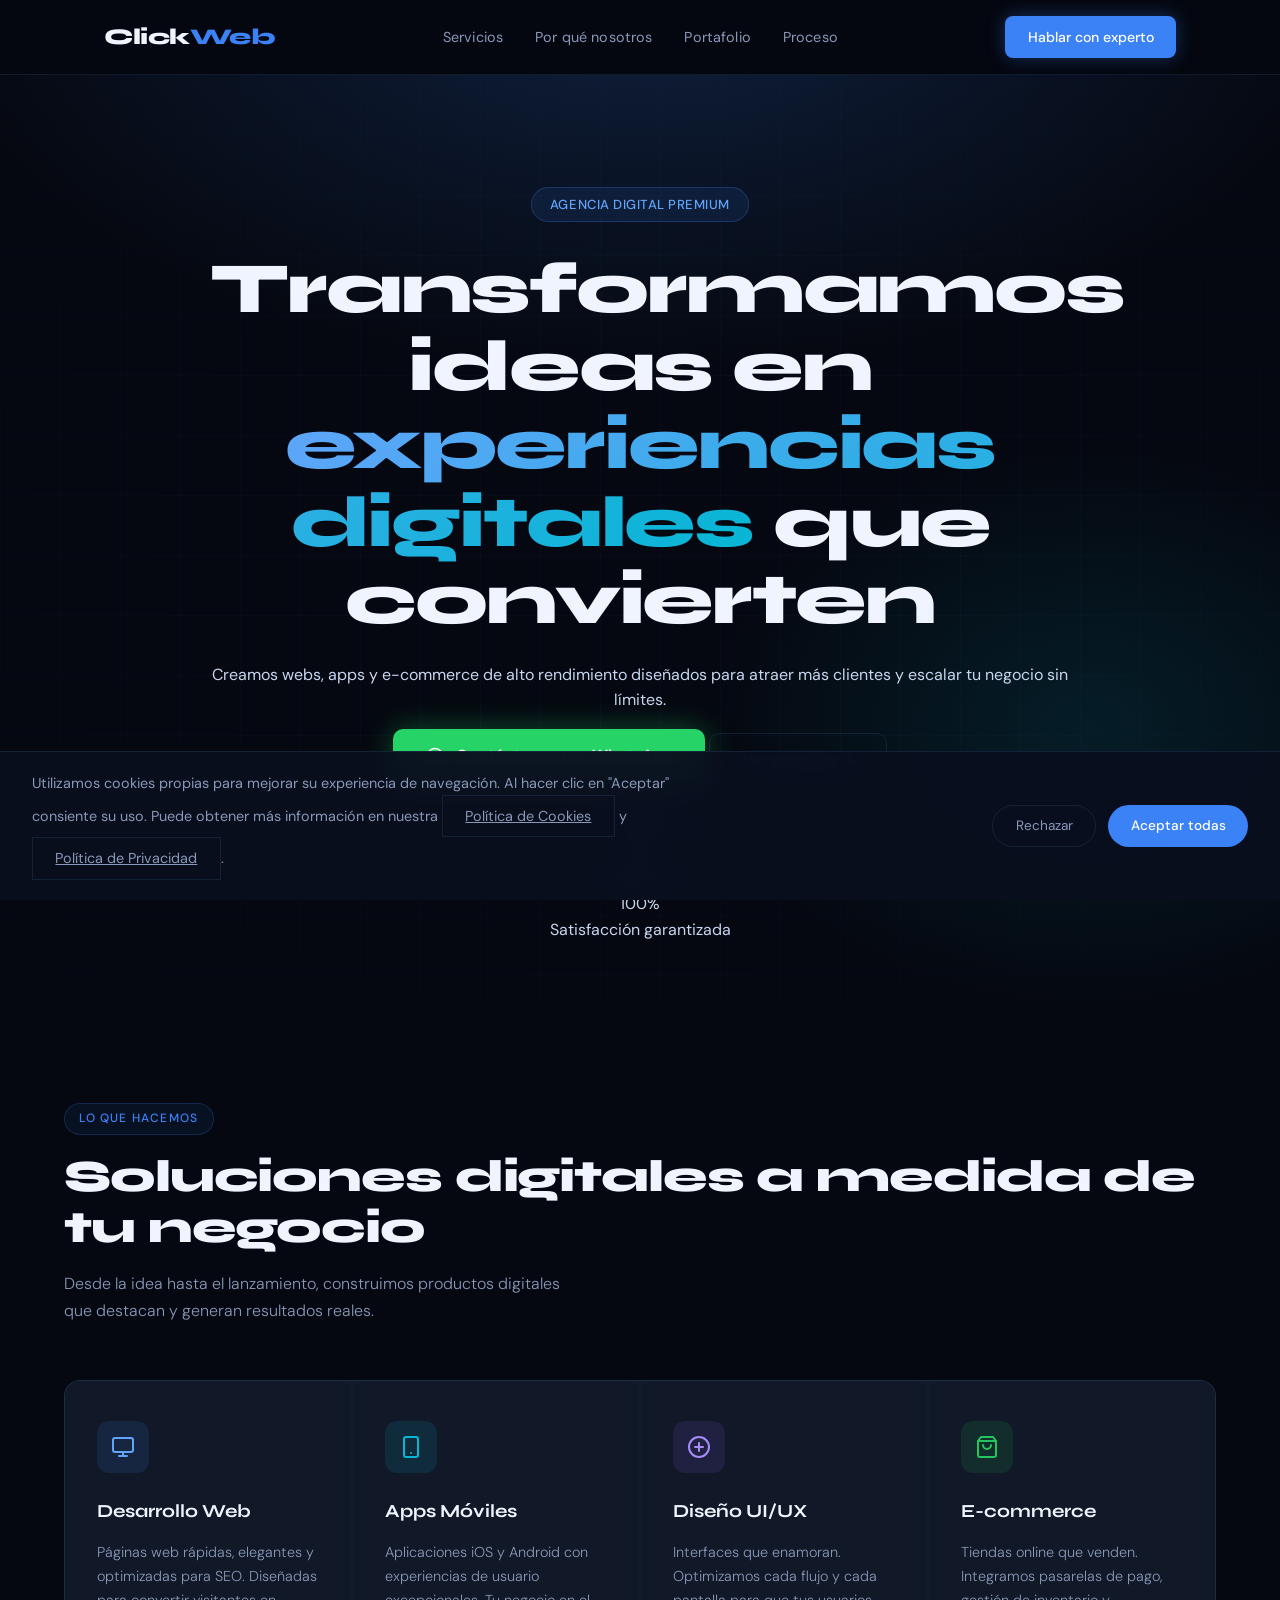
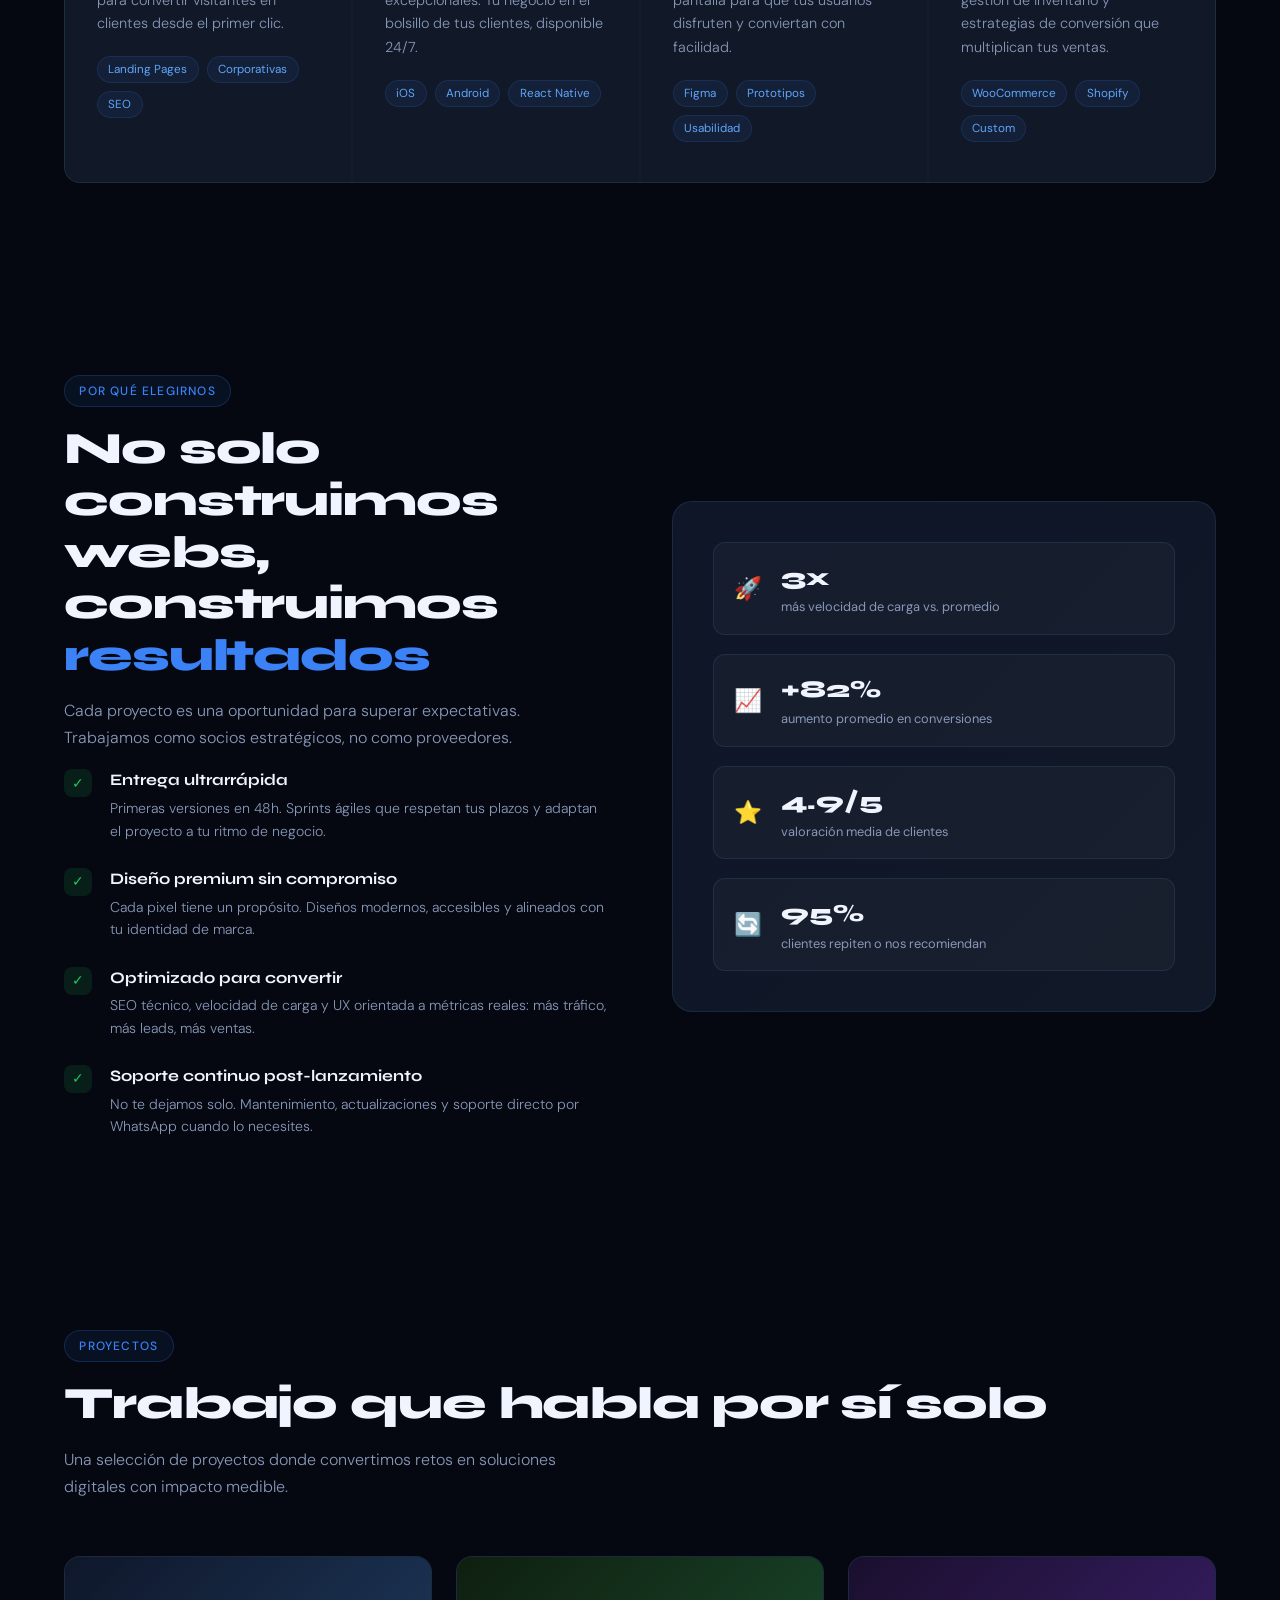
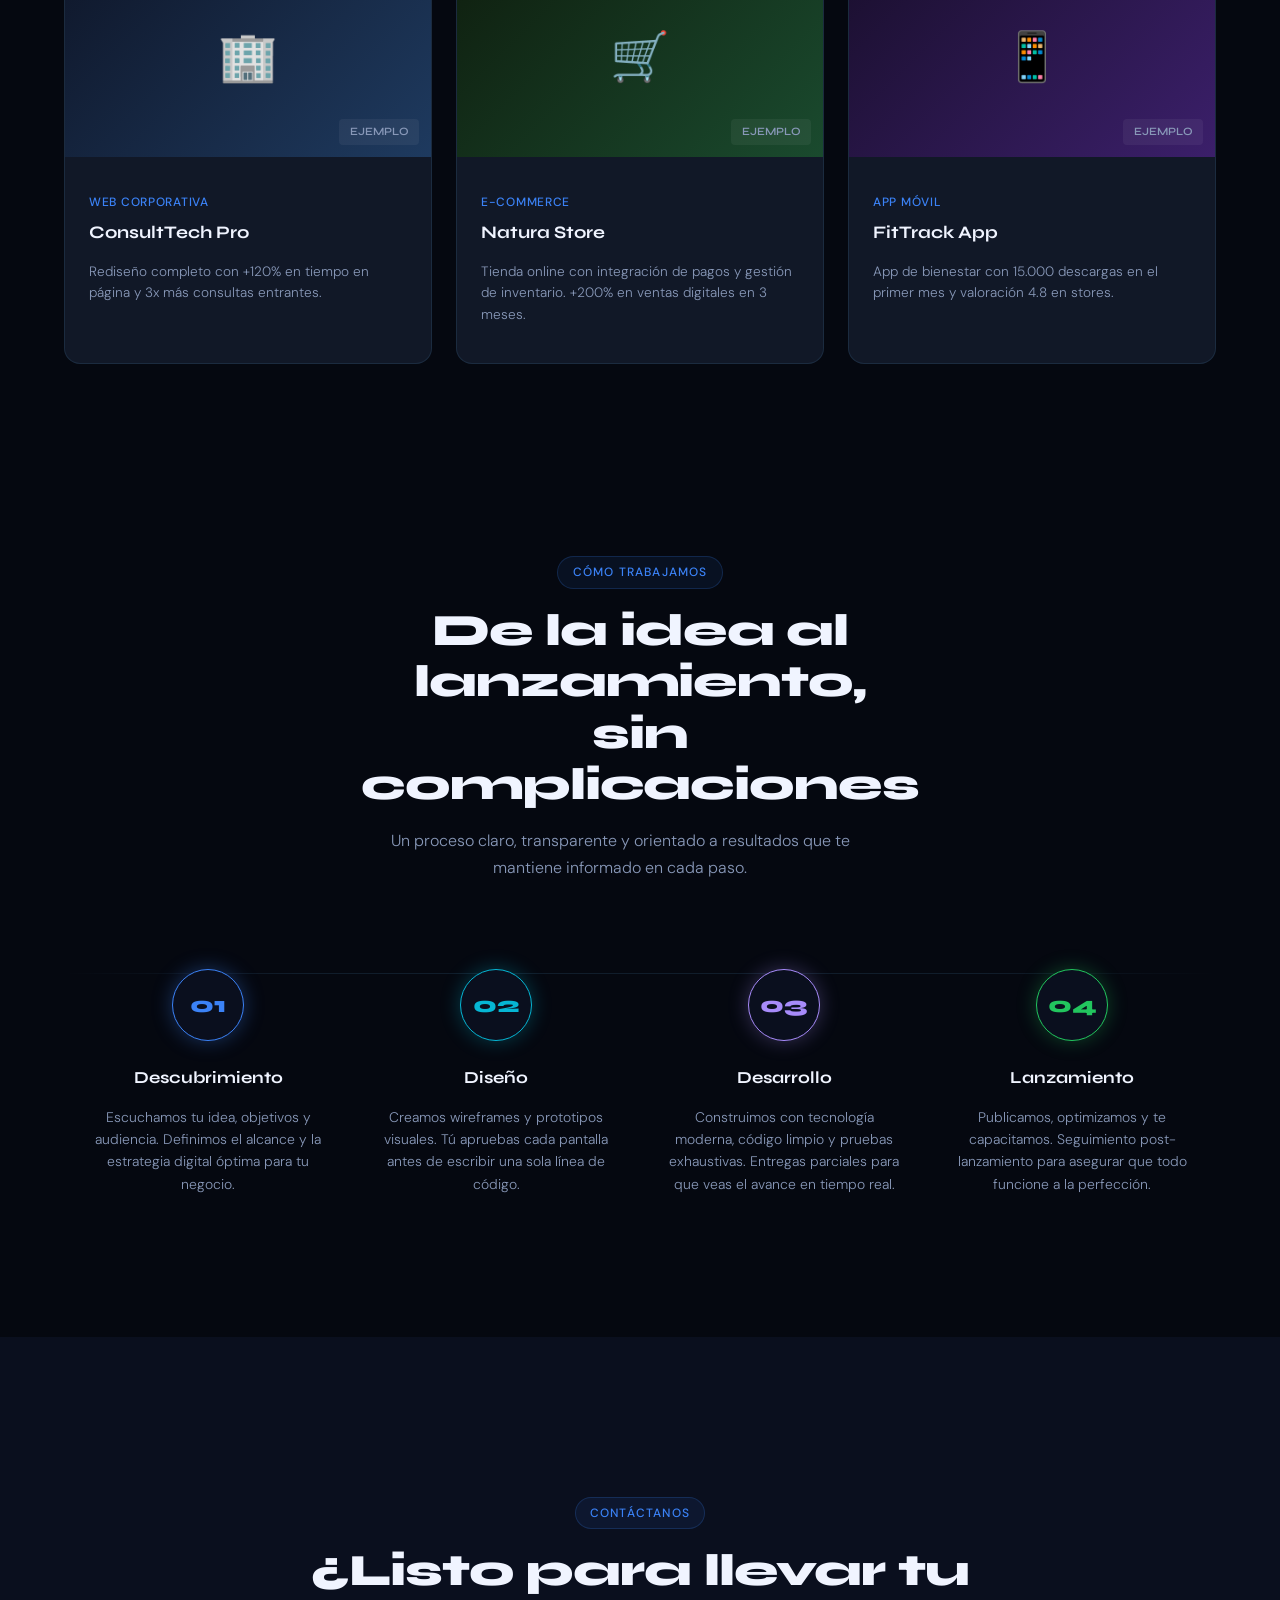
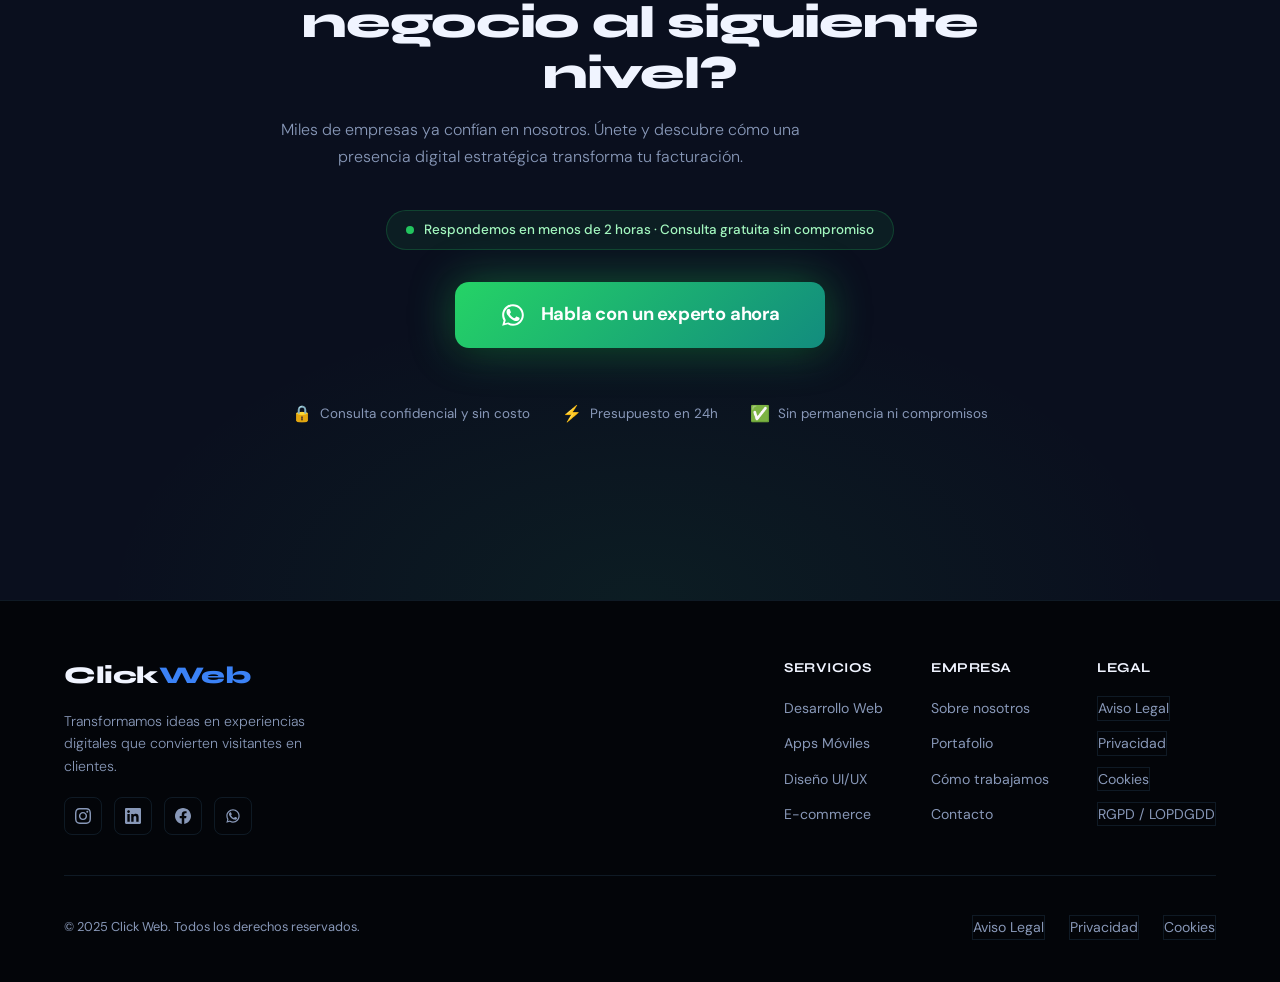
==== index.html @ bdb77111 "first commit" ====
<!DOCTYPE html>
<html lang="es">
<head>
  <meta charset="UTF-8" />
  <meta name="viewport" content="width=device-width, initial-scale=1.0" />
  <title>Click Web — Soluciones Digitales que Convierten</title>
  <meta name="description" content="Click Web: desarrollo web, apps móviles, UI/UX y e-commerce. Transformamos ideas en experiencias digitales que generan resultados." />
  <link rel="preconnect" href="https://fonts.googleapis.com" />
  <link rel="preconnect" href="https://fonts.gstatic.com" crossorigin />
  <link href="https://fonts.googleapis.com/css2?family=Syne:wght@400;600;700;800&family=DM+Sans:ital,wght@0,300;0,400;0,500;1,300&display=swap" rel="stylesheet" />
  <link rel="stylesheet" href="assets/css/styles.css" />
</head>
<body>
  <a class="skip-link" href="#main-content">Saltar al contenido</a>

  <div id="cookie-banner" class="cookie-banner" role="dialog" aria-live="polite" aria-label="Aviso de cookies" aria-hidden="true">
    <p>Utilizamos cookies propias para mejorar su experiencia de navegación. Al hacer clic en "Aceptar" consiente su uso. Puede obtener más información en nuestra <button class="link-button" data-open-modal="modal-cookies">Política de Cookies</button> y <button class="link-button" data-open-modal="modal-privacidad">Política de Privacidad</button>.</p>
    <div class="cookie-btns">
      <button type="button" class="btn-cookie-reject" data-cookie-action="reject">Rechazar</button>
      <button type="button" class="btn-cookie-accept" data-cookie-action="accept">Aceptar todas</button>
    </div>
  </div>

  <header class="site-header">
    <nav class="site-nav" aria-label="Navegación principal">
      <a href="#main-content" class="nav-logo">Click<span>Web</span></a>
      <button id="burgerButton" class="nav-burger" aria-controls="mobileNav" aria-expanded="false" aria-label="Abrir menú">
        <span></span>
        <span></span>
        <span></span>
      </button>
      <ul class="nav-links">
        <li><a href="#servicios">Servicios</a></li>
        <li><a href="#por-que">Por qué nosotros</a></li>
        <li><a href="#portafolio">Portafolio</a></li>
        <li><a href="#proceso">Proceso</a></li>
      </ul>
      <a class="nav-cta" href="https://wa.me/573001234567?text=Hola%20Click%20Web%2C%20me%20gustar%C3%ADa%20hablar%20sobre%20mi%20proyecto%20digital.%20%C2%BFPodemos%20agendar%20una%20llamada%3F" target="_blank" rel="noopener noreferrer">Hablar con experto</a>
    </nav>

    <nav id="mobileNav" class="mobile-nav" aria-label="Menú móvil" aria-hidden="true">
      <a href="#servicios">Servicios</a>
      <a href="#por-que">Por qué nosotros</a>
      <a href="#portafolio">Portafolio</a>
      <a href="#proceso">Proceso</a>
      <a href="https://wa.me/573001234567?text=Hola%20Click%20Web%2C%20me%20gustar%C3%ADa%20hablar%20sobre%20mi%20proyecto%20digital.%20%C2%BFPodemos%20agendar%20una%20llamada%3F" target="_blank" rel="noopener noreferrer">Contáctanos ↗</a>
    </nav>
  </header>

  <main id="main-content">
    <section id="hero" class="hero" aria-labelledby="hero-title">
      <div class="hero-bg"></div>
      <div class="hero-grid"></div>
      <div class="hero-content">
        <div class="hero-badge">Agencia Digital Premium</div>
        <h1 id="hero-title">Transformamos ideas en <span class="grad">experiencias digitales</span> que convierten</h1>
        <p class="hero-sub">Creamos webs, apps y e-commerce de alto rendimiento diseñados para atraer más clientes y escalar tu negocio sin límites.</p>
        <div class="hero-btns">
          <a class="btn-wa" href="https://wa.me/573001234567?text=Hola%20Click%20Web%2C%20me%20gustar%C3%ADa%20hablar%20sobre%20mi%20proyecto%20digital.%20%C2%BFPodemos%20agendar%20una%20llamada%3F" target="_blank" rel="noopener noreferrer">
            <svg width="20" height="20" viewBox="0 0 24 24" fill="currentColor" aria-hidden="true"><path d="M17.472 14.382c-.297-.149-1.758-.867-2.03-.967-.273-.099-.471-.148-.67.15-.197.297-.767.966-.94 1.164-.173.199-.347.223-.644.075-.297-.15-1.255-.463-2.39-1.475-.883-.788-1.48-1.761-1.653-2.059-.173-.297-.018-.458.13-.606.134-.133.298-.347.446-.52.149-.174.198-.298.298-.497.099-.198.05-.371-.025-.52-.075-.149-.669-1.612-.916-2.207-.242-.579-.487-.5-.669-.51-.173-.008-.371-.01-.57-.01-.198 0-.52.074-.792.372-.272.297-1.04 1.016-1.04 2.479 0 1.462 1.065 2.875 1.213 3.074.149.198 2.096 3.2 5.077 4.487.709.306 1.262.489 1.694.625.712.227 1.36.195 1.871.118.571-.085 1.758-.719 2.006-1.413.248-.694.248-1.289.173-1.413-.074-.124-.272-.198-.57-.347z"/><path d="M11.999 2C6.478 2 2 6.478 2 12c0 1.85.504 3.58 1.38 5.07L2 22l5.13-1.347A9.953 9.953 0 0012 22c5.522 0 10-4.478 10-10S17.522 2 12 2zm0 18.153a8.128 8.128 0 01-4.146-1.134l-.298-.177-3.046.798.814-2.974-.194-.306A8.113 8.113 0 013.847 12c0-4.497 3.657-8.153 8.152-8.153 4.496 0 8.153 3.656 8.153 8.153 0 4.496-3.657 8.153-8.153 8.153z"/></svg>
            Contáctanos por WhatsApp
          </a>
          <a class="btn-secondary" href="#servicios">Ver servicios →</a>
        </div>
        <div class="hero-stats">
          <div class="stat"><div class="stat-num">+80<span>%</span></div><div class="stat-label">Más conversiones</div></div>
          <div class="stat"><div class="stat-num">48<span>h</span></div><div class="stat-label">Entrega inicial</div></div>
          <div class="stat"><div class="stat-num">100<span>%</span></div><div class="stat-label">Satisfacción garantizada</div></div>
        </div>
      </div>
    </section>

    <section id="servicios" class="section section-services" aria-labelledby="servicios-title">
      <div class="section-head reveal">
        <span class="section-tag">Lo que hacemos</span>
        <h2 id="servicios-title" class="section-title">Soluciones digitales a medida de tu negocio</h2>
        <p class="section-sub">Desde la idea hasta el lanzamiento, construimos productos digitales que destacan y generan resultados reales.</p>
      </div>
      <div class="services-grid reveal">
        <article class="service-card">
          <div class="svc-icon blue" aria-hidden="true">
            <svg width="24" height="24" viewBox="0 0 24 24" fill="none" stroke="#60a5fa" stroke-width="2" stroke-linecap="round" stroke-linejoin="round"><rect x="2" y="3" width="20" height="14" rx="2"/><path d="M8 21h8M12 17v4"/></svg>
          </div>
          <h3 class="svc-title">Desarrollo Web</h3>
          <p class="svc-desc">Páginas web rápidas, elegantes y optimizadas para SEO. Diseñadas para convertir visitantes en clientes desde el primer clic.</p>
          <div class="svc-tags"><span class="svc-tag">Landing Pages</span><span class="svc-tag">Corporativas</span><span class="svc-tag">SEO</span></div>
        </article>
        <article class="service-card">
          <div class="svc-icon cyan" aria-hidden="true">
            <svg width="24" height="24" viewBox="0 0 24 24" fill="none" stroke="#06b6d4" stroke-width="2" stroke-linecap="round" stroke-linejoin="round"><rect x="5" y="2" width="14" height="20" rx="2"/><path d="M12 18h.01"/></svg>
          </div>
          <h3 class="svc-title">Apps Móviles</h3>
          <p class="svc-desc">Aplicaciones iOS y Android con experiencias de usuario excepcionales. Tu negocio en el bolsillo de tus clientes, disponible 24/7.</p>
          <div class="svc-tags"><span class="svc-tag">iOS</span><span class="svc-tag">Android</span><span class="svc-tag">React Native</span></div>
        </article>
        <article class="service-card">
          <div class="svc-icon purple" aria-hidden="true">
            <svg width="24" height="24" viewBox="0 0 24 24" fill="none" stroke="#a78bfa" stroke-width="2" stroke-linecap="round" stroke-linejoin="round"><circle cx="12" cy="12" r="10"/><path d="M8 12h8M12 8v8"/></svg>
          </div>
          <h3 class="svc-title">Diseño UI/UX</h3>
          <p class="svc-desc">Interfaces que enamoran. Optimizamos cada flujo y cada pantalla para que tus usuarios disfruten y conviertan con facilidad.</p>
          <div class="svc-tags"><span class="svc-tag">Figma</span><span class="svc-tag">Prototipos</span><span class="svc-tag">Usabilidad</span></div>
        </article>
        <article class="service-card">
          <div class="svc-icon green" aria-hidden="true">
            <svg width="24" height="24" viewBox="0 0 24 24" fill="none" stroke="#22c55e" stroke-width="2" stroke-linecap="round" stroke-linejoin="round"><path d="M6 2L3 6v14a2 2 0 002 2h14a2 2 0 002-2V6l-3-4z"/><line x1="3" y1="6" x2="21" y2="6"/><path d="M16 10a4 4 0 01-8 0"/></svg>
          </div>
          <h3 class="svc-title">E-commerce</h3>
          <p class="svc-desc">Tiendas online que venden. Integramos pasarelas de pago, gestión de inventario y estrategias de conversión que multiplican tus ventas.</p>
          <div class="svc-tags"><span class="svc-tag">WooCommerce</span><span class="svc-tag">Shopify</span><span class="svc-tag">Custom</span></div>
        </article>
      </div>
    </section>

    <section id="por-que" class="section section-why" aria-labelledby="por-que-title">
      <div class="why-grid">
        <div class="reveal">
          <span class="section-tag">Por qué elegirnos</span>
          <h2 id="por-que-title" class="section-title">No solo construimos webs, construimos <span class="accent-text">resultados</span></h2>
          <p class="section-sub">Cada proyecto es una oportunidad para superar expectativas. Trabajamos como socios estratégicos, no como proveedores.</p>
          <div class="benefits">
            <div class="benefit">
              <div class="benefit-check">✓</div>
              <div><div class="benefit-title">Entrega ultrarrápida</div><div class="benefit-desc">Primeras versiones en 48h. Sprints ágiles que respetan tus plazos y adaptan el proyecto a tu ritmo de negocio.</div></div>
            </div>
            <div class="benefit">
              <div class="benefit-check">✓</div>
              <div><div class="benefit-title">Diseño premium sin compromiso</div><div class="benefit-desc">Cada pixel tiene un propósito. Diseños modernos, accesibles y alineados con tu identidad de marca.</div></div>
            </div>
            <div class="benefit">
              <div class="benefit-check">✓</div>
              <div><div class="benefit-title">Optimizado para convertir</div><div class="benefit-desc">SEO técnico, velocidad de carga y UX orientada a métricas reales: más tráfico, más leads, más ventas.</div></div>
            </div>
            <div class="benefit">
              <div class="benefit-check">✓</div>
              <div><div class="benefit-title">Soporte continuo post-lanzamiento</div><div class="benefit-desc">No te dejamos solo. Mantenimiento, actualizaciones y soporte directo por WhatsApp cuando lo necesites.</div></div>
            </div>
          </div>
        </div>
        <div class="why-visual reveal" aria-hidden="true">
          <div class="why-metric">
            <div class="why-metric-icon">🚀</div>
            <div><div class="why-metric-num">3x</div><div class="why-metric-label">más velocidad de carga vs. promedio</div></div>
          </div>
          <div class="why-metric">
            <div class="why-metric-icon">📈</div>
            <div><div class="why-metric-num">+82%</div><div class="why-metric-label">aumento promedio en conversiones</div></div>
          </div>
          <div class="why-metric">
            <div class="why-metric-icon">⭐</div>
            <div><div class="why-metric-num">4.9/5</div><div class="why-metric-label">valoración media de clientes</div></div>
          </div>
          <div class="why-metric">
            <div class="why-metric-icon">🔄</div>
            <div><div class="why-metric-num">95%</div><div class="why-metric-label">clientes repiten o nos recomiendan</div></div>
          </div>
        </div>
      </div>
    </section>

    <section id="portafolio" class="section section-portfolio" aria-labelledby="portafolio-title">
      <div class="section-head reveal">
        <span class="section-tag">Proyectos</span>
        <h2 id="portafolio-title" class="section-title">Trabajo que habla por sí solo</h2>
        <p class="section-sub">Una selección de proyectos donde convertimos retos en soluciones digitales con impacto medible.</p>
      </div>
      <div class="portfolio-grid reveal">
        <article class="portfolio-card">
          <div class="portfolio-thumb portfolio-thumb-1" aria-hidden="true">
            <span>🏢</span>
            <div class="portfolio-overlay"><span>Ver proyecto →</span></div>
            <span class="portfolio-mock-label">EJEMPLO</span>
          </div>
          <div class="portfolio-info">
            <p class="portfolio-cat">Web Corporativa</p>
            <h3 class="portfolio-name">ConsultTech Pro</h3>
            <p class="portfolio-desc">Rediseño completo con +120% en tiempo en página y 3x más consultas entrantes.</p>
          </div>
        </article>
        <article class="portfolio-card">
          <div class="portfolio-thumb portfolio-thumb-2" aria-hidden="true">
            <span>🛒</span>
            <div class="portfolio-overlay"><span>Ver proyecto →</span></div>
            <span class="portfolio-mock-label">EJEMPLO</span>
          </div>
          <div class="portfolio-info">
            <p class="portfolio-cat">E-commerce</p>
            <h3 class="portfolio-name">Natura Store</h3>
            <p class="portfolio-desc">Tienda online con integración de pagos y gestión de inventario. +200% en ventas digitales en 3 meses.</p>
          </div>
        </article>
        <article class="portfolio-card">
          <div class="portfolio-thumb portfolio-thumb-3" aria-hidden="true">
            <span>📱</span>
            <div class="portfolio-overlay"><span>Ver proyecto →</span></div>
            <span class="portfolio-mock-label">EJEMPLO</span>
          </div>
          <div class="portfolio-info">
            <p class="portfolio-cat">App Móvil</p>
            <h3 class="portfolio-name">FitTrack App</h3>
            <p class="portfolio-desc">App de bienestar con 15.000 descargas en el primer mes y valoración 4.8 en stores.</p>
          </div>
        </article>
      </div>
    </section>

    <section id="proceso" class="section section-process" aria-labelledby="proceso-title">
      <div class="section-head reveal section-head-centered">
        <span class="section-tag">Cómo trabajamos</span>
        <h2 id="proceso-title" class="section-title">De la idea al lanzamiento, sin complicaciones</h2>
        <p class="section-sub">Un proceso claro, transparente y orientado a resultados que te mantiene informado en cada paso.</p>
      </div>
      <div class="process-steps reveal">
        <article class="step">
          <div class="step-num s1">01</div>
          <h3 class="step-title">Descubrimiento</h3>
          <p class="step-desc">Escuchamos tu idea, objetivos y audiencia. Definimos el alcance y la estrategia digital óptima para tu negocio.</p>
        </article>
        <article class="step">
          <div class="step-num s2">02</div>
          <h3 class="step-title">Diseño</h3>
          <p class="step-desc">Creamos wireframes y prototipos visuales. Tú apruebas cada pantalla antes de escribir una sola línea de código.</p>
        </article>
        <article class="step">
          <div class="step-num s3">03</div>
          <h3 class="step-title">Desarrollo</h3>
          <p class="step-desc">Construimos con tecnología moderna, código limpio y pruebas exhaustivas. Entregas parciales para que veas el avance en tiempo real.</p>
        </article>
        <article class="step">
          <div class="step-num s4">04</div>
          <h3 class="step-title">Lanzamiento</h3>
          <p class="step-desc">Publicamos, optimizamos y te capacitamos. Seguimiento post-lanzamiento para asegurar que todo funcione a la perfección.</p>
        </article>
      </div>
    </section>

    <section id="contacto" class="section section-contact" aria-labelledby="contacto-title">
      <div class="contact-bg"></div>
      <div class="contact-inner reveal">
        <span class="section-tag">Contáctanos</span>
        <h2 id="contacto-title" class="section-title">¿Listo para llevar tu negocio al siguiente nivel?</h2>
        <p class="section-sub">Miles de empresas ya confían en nosotros. Únete y descubre cómo una presencia digital estratégica transforma tu facturación.</p>
        <div class="urgency-bar">
          <span class="urgency-dot"></span>
          Respondemos en menos de 2 horas · Consulta gratuita sin compromiso
        </div>
        <a class="btn-wa-big" href="https://wa.me/573001234567?text=Hola%20Click%20Web%20%F0%9F%91%8B%20Quiero%20una%20consulta%20gratuita%20para%20mi%20proyecto%20digital.%20%C2%BFTienen%20disponibilidad%20hoy%3F" target="_blank" rel="noopener noreferrer">
          <svg width="26" height="26" viewBox="0 0 24 24" fill="currentColor" aria-hidden="true"><path d="M17.472 14.382c-.297-.149-1.758-.867-2.03-.967-.273-.099-.471-.148-.67.15-.197.297-.767.966-.94 1.164-.173.199-.347.223-.644.075-.297-.15-1.255-.463-2.39-1.475-.883-.788-1.48-1.761-1.653-2.059-.173-.297-.018-.458.13-.606.134-.133.298-.347.446-.52.149-.174.198-.298.298-.497.099-.198.05-.371-.025-.52-.075-.149-.669-1.612-.916-2.207-.242-.579-.487-.5-.669-.51-.173-.008-.371-.01-.57-.01-.198 0-.52.074-.792.372-.272.297-1.04 1.016-1.04 2.479 0 1.462 1.065 2.875 1.213 3.074.149.198 2.096 3.2 5.077 4.487.709.306 1.262.489 1.694.625.712.227 1.36.195 1.871.118.571-.085 1.758-.719 2.006-1.413.248-.694.248-1.289.173-1.413-.074-.124-.272-.198-.57-.347z"/><path d="M11.999 2C6.478 2 2 6.478 2 12c0 1.85.504 3.58 1.38 5.07L2 22l5.13-1.347A9.953 9.953 0 0012 22c5.522 0 10-4.478 10-10S17.522 2 12 2zm0 18.153a8.128 8.128 0 01-4.146-1.134l-.298-.177-3.046.798.814-2.974-.194-.306A8.113 8.113 0 013.847 12c0-4.497 3.657-8.153 8.152-8.153 4.496 0 8.153 3.656 8.153 8.153 0 4.496-3.657 8.153-8.153 8.153z"/></svg>
          Habla con un experto ahora
        </a>
        <div class="contact-trust">
          <p class="trust-item"><strong>🔒</strong> Consulta confidencial y sin costo</p>
          <p class="trust-item"><strong>⚡</strong> Presupuesto en 24h</p>
          <p class="trust-item"><strong>✅</strong> Sin permanencia ni compromisos</p>
        </div>
      </div>
    </section>
  </main>

  <footer class="site-footer">
    <div class="footer-main">
      <div class="footer-brand">
        <a href="#main-content" class="nav-logo">Click<span>Web</span></a>
        <p class="footer-tagline">Transformamos ideas en experiencias digitales que convierten visitantes en clientes.</p>
        <div class="socials">
          <a href="#" class="social-link" aria-label="Instagram">
            <svg width="16" height="16" viewBox="0 0 24 24" fill="currentColor" aria-hidden="true"><path d="M12 2.163c3.204 0 3.584.012 4.85.07 3.252.148 4.771 1.691 4.919 4.919.058 1.265.069 1.645.069 4.849 0 3.205-.012 3.584-.069 4.849-.149 3.225-1.664 4.771-4.919 4.919-1.266.058-1.644.07-4.85.07-3.204 0-3.584-.012-4.849-.07-3.26-.149-4.771-1.699-4.919-4.92-.058-1.265-.07-1.644-.07-4.849 0-3.204.013-3.583.07-4.849.149-3.227 1.664-4.771 4.919-4.919 1.266-.057 1.645-.069 4.849-.069zm0-2.163c-3.259 0-3.667.014-4.947.072-4.358.2-6.78 2.618-6.98 6.98-.059 1.281-.073 1.689-.073 4.948 0 3.259.014 3.668.072 4.948.2 4.358 2.618 6.78 6.98 6.98 1.281.058 1.689.072 4.948.072 3.259 0 3.668-.014 4.948-.072 4.354-.2 6.782-2.618 6.979-6.98.059-1.28.073-1.689.073-4.948 0-3.259-.014-3.667-.072-4.947-.196-4.354-2.617-6.78-6.979-6.98-1.281-.059-1.69-.073-4.949-.073zm0 5.838c-3.403 0-6.162 2.759-6.162 6.162s2.759 6.163 6.162 6.163 6.162-2.759 6.162-6.163c0-3.403-2.759-6.162-6.162-6.162zm0 10.162c-2.209 0-4-1.79-4-4 0-2.209 1.791-4 4-4s4 1.791 4 4c0 2.21-1.791 4-4 4zm6.406-11.845c-.796 0-1.441.645-1.441 1.44s.645 1.44 1.441 1.44c.795 0 1.439-.645 1.439-1.44s-.644-1.44-1.439-1.44z"/></svg>
          </a>
          <a href="#" class="social-link" aria-label="LinkedIn">
            <svg width="16" height="16" viewBox="0 0 24 24" fill="currentColor" aria-hidden="true"><path d="M20.447 20.452h-3.554v-5.569c0-1.328-.027-3.037-1.852-3.037-1.853 0-2.136 1.445-2.136 2.939v5.667H9.351V9h3.414v1.561h.046c.477-.9 1.637-1.85 3.37-1.85 3.601 0 4.267 2.37 4.267 5.455v6.286zM5.337 7.433c-1.144 0-2.063-.926-2.063-2.065 0-1.138.92-2.063 2.063-2.063 1.14 0 2.064.925 2.064 2.063 0 1.139-.925 2.065-2.064 2.065zm1.782 13.019H3.555V9h3.564v11.452zM22.225 0H1.771C.792 0 0 .774 0 1.729v20.542C0 23.227.792 24 1.771 24h20.451C23.2 24 24 23.227 24 22.271V1.729C24 .774 23.2 0 22.222 0h.003z"/></svg>
          </a>
          <a href="#" class="social-link" aria-label="Facebook">
            <svg width="16" height="16" viewBox="0 0 24 24" fill="currentColor" aria-hidden="true"><path d="M24 12.073c0-6.627-5.373-12-12-12s-12 5.373-12 12c0 5.99 4.388 10.954 10.125 11.854v-8.385H7.078v-3.47h3.047V9.43c0-3.007 1.792-4.669 4.533-4.669 1.312 0 2.686.235 2.686.235v2.953H15.83c-1.491 0-1.956.925-1.956 1.874v2.25h3.328l-.532 3.47h-2.796v8.385C19.612 23.027 24 18.062 24 12.073z"/></svg>
          </a>
          <a href="https://wa.me/573001234567" target="_blank" rel="noopener noreferrer" class="social-link" aria-label="WhatsApp">
            <svg width="16" height="16" viewBox="0 0 24 24" fill="currentColor" aria-hidden="true"><path d="M17.472 14.382c-.297-.149-1.758-.867-2.03-.967-.273-.099-.471-.148-.67.15-.197.297-.767.966-.94 1.164-.173.199-.347.223-.644.075-.297-.15-1.255-.463-2.39-1.475-.883-.788-1.48-1.761-1.653-2.059-.173-.297-.018-.458.13-.606.134-.133.298-.347.446-.52.149-.174.198-.298.298-.497.099-.198.05-.371-.025-.52-.075-.149-.669-1.612-.916-2.207-.242-.579-.487-.5-.669-.51-.173-.008-.371-.01-.57-.01-.198 0-.52.074-.792.372-.272.297-1.04 1.016-1.04 2.479 0 1.462 1.065 2.875 1.213 3.074.149.198 2.096 3.2 5.077 4.487.709.306 1.262.489 1.694.625.712.227 1.36.195 1.871.118.571-.085 1.758-.719 2.006-1.413.248-.694.248-1.289.173-1.413-.074-.124-.272-.198-.57-.347z"/><path d="M11.999 2C6.478 2 2 6.478 2 12c0 1.85.504 3.58 1.38 5.07L2 22l5.13-1.347A9.953 9.953 0 0012 22c5.522 0 10-4.478 10-10S17.522 2 12 2zm0 18.153a8.128 8.128 0 01-4.146-1.134l-.298-.177-3.046.798.814-2.974-.194-.306A8.113 8.113 0 013.847 12c0-4.497 3.657-8.153 8.152-8.153 4.496 0 8.153 3.656 8.153 8.153 0 4.496-3.657 8.153-8.153 8.153z"/></svg>
          </a>
        </div>
      </div>

      <div class="footer-links">
        <div class="footer-col">
          <h4>Servicios</h4>
          <ul>
            <li><a href="#servicios">Desarrollo Web</a></li>
            <li><a href="#servicios">Apps Móviles</a></li>
            <li><a href="#servicios">Diseño UI/UX</a></li>
            <li><a href="#servicios">E-commerce</a></li>
          </ul>
        </div>
        <div class="footer-col">
          <h4>Empresa</h4>
          <ul>
            <li><a href="#por-que">Sobre nosotros</a></li>
            <li><a href="#portafolio">Portafolio</a></li>
            <li><a href="#proceso">Cómo trabajamos</a></li>
            <li><a href="#contacto">Contacto</a></li>
          </ul>
        </div>
        <div class="footer-col">
          <h4>Legal</h4>
          <ul>
            <li><button class="link-button" data-open-modal="modal-aviso">Aviso Legal</button></li>
            <li><button class="link-button" data-open-modal="modal-privacidad">Privacidad</button></li>
            <li><button class="link-button" data-open-modal="modal-cookies">Cookies</button></li>
            <li><button class="link-button" data-open-modal="modal-rgpd">RGPD / LOPDGDD</button></li>
          </ul>
        </div>
      </div>
    </div>

    <div class="footer-bottom">
      <p class="footer-copy">© 2025 Click Web. Todos los derechos reservados.</p>
      <div class="footer-legal">
        <button class="link-button" data-open-modal="modal-aviso">Aviso Legal</button>
        <button class="link-button" data-open-modal="modal-privacidad">Privacidad</button>
        <button class="link-button" data-open-modal="modal-cookies">Cookies</button>
      </div>
    </div>
  </footer>

  <div class="modal-overlay" id="modal-aviso" role="dialog" aria-modal="true" aria-labelledby="aviso-title" aria-hidden="true">
    <div class="modal">
      <button class="modal-close" type="button" data-close-modal="modal-aviso" aria-label="Cerrar">×</button>
      <h2 id="aviso-title">Aviso Legal</h2>
      <h3>1. Identificación del Responsable</h3>
      <p><strong>Razón Social:</strong> Click Web S.A.S.<br>
      <strong>CIF/NIT:</strong> [Número de identificación tributaria]<br>
      <strong>Domicilio social:</strong> [Dirección completa]<br>
      <strong>Correo electrónico:</strong> legal@clickweb.co<br>
      <strong>Teléfono:</strong> +57 300 123 4567</p>
      <h3>2. Objeto y Ámbito de Aplicación</h3>
      <p>El presente Aviso Legal regula el acceso y uso del sitio web <strong>clickweb.co</strong> (en adelante, "el Sitio Web"), titularidad de Click Web S.A.S., con domicilio en Colombia. El acceso al Sitio Web implica la aceptación plena y sin reservas de todas y cada una de las disposiciones incluidas en este Aviso Legal.</p>
      <h3>3. Condiciones de Uso</h3>
      <p>El usuario se compromete a hacer un uso adecuado del Sitio Web y a no emplearlo para actividades ilícitas, contrarias a la buena fe o al orden público. Click Web S.A.S. se reserva el derecho a denegar o retirar el acceso al Sitio Web a cualquier usuario que incumpla estas condiciones.</p>
      <h3>4. Propiedad Intelectual e Industrial</h3>
      <p>Todos los contenidos del Sitio Web (textos, fotografías, gráficos, imágenes, iconos, tecnología, software, marcas, etc.) son titularidad de Click Web S.A.S. o de terceros que han autorizado su uso. Queda expresamente prohibida su reproducción, distribución, comunicación pública o transformación sin autorización previa y por escrito.</p>
      <h3>5. Exclusión de Responsabilidad</h3>
      <p>Click Web S.A.S. no se responsabiliza de los daños o perjuicios de cualquier naturaleza que puedan derivarse del acceso o uso del Sitio Web, incluyendo los causados por virus informáticos o los producidos por el mal uso de los contenidos.</p>
      <h3>6. Legislación Aplicable y Jurisdicción</h3>
      <p>Este Aviso Legal se rige por la legislación colombiana vigente. Para cualquier controversia serán competentes los Juzgados y Tribunales de la ciudad de Bogotá, Colombia.</p>
    </div>
  </div>

  <div class="modal-overlay" id="modal-privacidad" role="dialog" aria-modal="true" aria-labelledby="privacidad-title" aria-hidden="true">
    <div class="modal">
      <button class="modal-close" type="button" data-close-modal="modal-privacidad" aria-label="Cerrar">×</button>
      <h2 id="privacidad-title">Política de Privacidad</h2>
      <h3>1. Responsable del Tratamiento</h3>
      <p>Click Web S.A.S., con domicilio en Colombia, es el responsable del tratamiento de los datos personales recabados a través de este Sitio Web, de conformidad con el Reglamento (UE) 2016/679 (RGPD), la Ley Orgánica 3/2018 (LOPDGDD) para usuarios en España/UE, y la Ley 1581 de 2012 de Protección de Datos Personales de Colombia.</p>
      <h3>2. Datos Personales Recabados</h3>
      <ul>
        <li>Datos de contacto: nombre, número de teléfono (WhatsApp), correo electrónico.</li>
        <li>Datos de navegación: dirección IP, tipo de navegador, páginas visitadas (ver Política de Cookies).</li>
      </ul>
      <h3>3. Finalidad y Base Legitimadora</h3>
      <p>Los datos se tratan para: (a) gestionar las consultas comerciales y dar respuesta a través de WhatsApp o email —base legal: ejecución de un contrato o medidas precontractuales—; (b) enviar comunicaciones comerciales con su consentimiento previo (base legal: consentimiento del interesado).</p>
      <h3>4. Conservación de los Datos</h3>
      <p>Los datos se conservarán durante el tiempo necesario para la prestación del servicio y, en su caso, durante los plazos legales aplicables. Los datos de comunicaciones comerciales se conservarán hasta que el interesado retire su consentimiento.</p>
      <h3>5. Comunicación a Terceros</h3>
      <p>No se cederán datos a terceros salvo obligación legal o encargos de tratamiento necesarios para la prestación del servicio (p. ej. proveedores de hosting o herramientas de analítica bajo acuerdo de confidencialidad).</p>
      <h3>6. Derechos del Interesado</h3>
      <p>Puede ejercer sus derechos de acceso, rectificación, supresión, portabilidad, limitación y oposición enviando un correo a <strong>privacidad@clickweb.co</strong> con su solicitud y documento de identidad. Tiene derecho a presentar una reclamación ante la autoridad de control competente (en Colombia: Superintendencia de Industria y Comercio; en la UE: la AEPD u homóloga).</p>
      <h3>7. Seguridad</h3>
      <p>Click Web adopta las medidas técnicas y organizativas necesarias para garantizar la seguridad de los datos personales y evitar su alteración, pérdida o acceso no autorizado.</p>
    </div>
  </div>

  <div class="modal-overlay" id="modal-cookies" role="dialog" aria-modal="true" aria-labelledby="cookies-title" aria-hidden="true">
    <div class="modal">
      <button class="modal-close" type="button" data-close-modal="modal-cookies" aria-label="Cerrar">×</button>
      <h2 id="cookies-title">Política de Cookies</h2>
      <h3>¿Qué son las cookies?</h3>
      <p>Las cookies son pequeños archivos de texto que se almacenan en su dispositivo cuando visita un sitio web. Permiten recordar sus preferencias y mejorar la experiencia de navegación.</p>
      <h3>Tipos de Cookies que utilizamos</h3>
      <ul>
        <li><strong>Cookies técnicas (necesarias):</strong> Imprescindibles para el funcionamiento del Sitio Web. No requieren consentimiento.</li>
        <li><strong>Cookies analíticas:</strong> Nos permiten analizar el uso del Sitio Web de forma anonimizada para mejorarlo (p. ej. Google Analytics). Requieren su consentimiento.</li>
        <li><strong>Cookies de preferencias:</strong> Recuerdan sus opciones y configuraciones para personalizar su experiencia. Requieren su consentimiento.</li>
      </ul>
      <h3>¿Cómo gestionar las cookies?</h3>
      <p>Puede aceptar, rechazar o gestionar las cookies a través del banner de cookies que aparece al acceder al Sitio Web. Asimismo, puede configurar su navegador para bloquear o eliminar cookies. Tenga en cuenta que deshabilitar ciertas cookies puede afectar la funcionalidad del Sitio Web.</p>
      <h3>Base legal</h3>
      <p>El uso de cookies analíticas y de preferencias se basa en su consentimiento, de conformidad con el RGPD y la normativa colombiana vigente. Puede retirar su consentimiento en cualquier momento.</p>
      <h3>Más información</h3>
      <p>Para más información sobre el tratamiento de sus datos, consulte nuestra <button class="link-button" data-open-modal="modal-privacidad">Política de Privacidad</button>.</p>
    </div>
  </div>

  <div class="modal-overlay" id="modal-rgpd" role="dialog" aria-modal="true" aria-labelledby="rgpd-title" aria-hidden="true">
    <div class="modal">
      <button class="modal-close" type="button" data-close-modal="modal-rgpd" aria-label="Cerrar">×</button>
      <h2 id="rgpd-title">Cumplimiento RGPD / LOPDGDD</h2>
      <h3>Reglamento General de Protección de Datos (RGPD)</h3>
      <p>Click Web S.A.S. trata los datos personales de usuarios de la Unión Europea conforme al Reglamento (UE) 2016/679. Garantizamos el cumplimiento de los principios de licitud, lealtad, transparencia, limitación de la finalidad, minimización de datos, exactitud, limitación del plazo de conservación e integridad y confidencialidad.</p>
      <h3>Ley Orgánica 3/2018 (LOPDGDD) — España</h3>
      <p>Para usuarios residentes en España, complementamos el RGPD con las disposiciones de la LOPDGDD, incluyendo el derecho al olvido digital, el derecho a la portabilidad y el derecho de acceso reforzado. Los interesados pueden ejercer sus derechos dirigiéndose a <strong>privacidad@clickweb.co</strong>.</p>
      <h3>Ley 1581 de 2012 — Colombia</h3>
      <p>En cumplimiento de la Ley Estatutaria 1581 de 2012 y el Decreto 1377 de 2013, Click Web S.A.S. solicita autorización previa, expresa e informada para el tratamiento de datos personales. Los titulares tienen derecho a conocer, actualizar, rectificar y suprimir sus datos, así como a revocar la autorización otorgada.</p>
      <h3>Transferencias Internacionales de Datos</h3>
      <p>En caso de transferir datos fuera de Colombia o del Espacio Económico Europeo, Click Web garantizará que el país destinatario ofrece un nivel adecuado de protección o que se han implementado garantías apropiadas.</p>
      <h3>Libro de Reclamaciones (normativa local)</h3>
      <p>En cumplimiento de normativas locales aplicables, el usuario puede presentar reclamaciones a través del correo <strong>reclamaciones@clickweb.co</strong>. Nos comprometemos a responder en un plazo máximo de 15 días hábiles.</p>
    </div>
  </div>

  <script src="assets/js/scripts.js"></script>
</body>
</html>
---- assets/css/styles.css ----
:root {
  --night: #050810;
  --deep: #0a0f1e;
  --surface: #0e1628;
  --card: #111827;
  --border: rgba(99,179,237,0.12);
  --accent: #3b82f6;
  --accent-light: #60a5fa;
  --accent-glow: rgba(59,130,246,0.35);
  --cyan: #06b6d4;
  --cyan-glow: rgba(6,182,212,0.3);
  --white: #f0f4ff;
  --muted: #8898b8;
  --text: #c8d6f0;
  --green: #22c55e;
  --wa: #25D366;
  --wa-dark: #128C7E;
  --max-width: 1200px;
}

*, *::before, *::after {
  box-sizing: border-box;
}
html {
  scroll-behavior: smooth;
  font-size: 16px;
}
body {
  margin: 0;
  font-family: 'DM Sans', sans-serif;
  background: var(--night);
  color: var(--text);
  line-height: 1.6;
  min-height: 100vh;
}

img,
svg {
  display: block;
  max-width: 100%;
}

button,
a {
  font: inherit;
}

button {
  border: none;
  background: none;
  color: inherit;
}

button:focus-visible,
a:focus-visible {
  outline: 3px solid var(--accent-light);
  outline-offset: 3px;
}

.skip-link {
  position: absolute;
  left: -999px;
  top: auto;
  width: 1px;
  height: 1px;
  overflow: hidden;
}

.skip-link:focus {
  left: 1rem;
  top: 1rem;
  width: auto;
  height: auto;
  padding: 0.9rem 1.2rem;
  background: var(--accent);
  color: #fff;
  border-radius: 8px;
  z-index: 9999;
}

.cookie-banner,
.modal-overlay {
  transition: opacity 0.3s ease, transform 0.3s ease;
}

.cookie-banner {
  position: fixed;
  bottom: 0;
  left: 0;
  right: 0;
  z-index: 9999;
  background: rgba(10,15,30,0.97);
  border-top: 1px solid var(--border);
  padding: 1.25rem 2rem;
  display: flex;
  align-items: center;
  justify-content: space-between;
  flex-wrap: wrap;
  gap: 1rem;
  backdrop-filter: blur(14px);
  transform: translateY(110%);
  opacity: 0;
}

.cookie-banner[data-visible="true"] {
  transform: translateY(0);
  opacity: 1;
}

.cookie-banner p {
  font-size: 0.9rem;
  color: var(--muted);
  max-width: 70ch;
  margin: 0;
}

.cookie-banner a,
.link-button {
  color: var(--accent-light);
  text-decoration: underline;
  cursor: pointer;
}

.cookie-btns {
  display: flex;
  gap: 0.75rem;
  flex-shrink: 0;
}

.btn-cookie-accept,
.btn-cookie-reject,
.btn-wa,
.btn-secondary,
.btn-wa-big,
.modal-close {
  border-radius: 999px;
  transition: transform 0.2s ease, background 0.2s ease, box-shadow 0.2s ease;
}

.btn-cookie-accept,
.btn-wa,
.btn-wa-big,
.nav-cta {
  background: var(--accent);
  color: #fff;
}

.btn-cookie-accept:hover,
.btn-wa:hover,
.btn-wa-big:hover,
.nav-cta:hover {
  transform: translateY(-2px);
}

.btn-cookie-reject,
.btn-secondary,
.link-button {
  color: var(--muted);
  border: 1px solid var(--border);
  padding: 0.55rem 1.4rem;
  background: transparent;
}

.btn-cookie-accept {
  padding: 0.55rem 1.4rem;
  font-size: 0.85rem;
  font-weight: 500;
}

.btn-cookie-reject {
  padding: 0.55rem 1.4rem;
  font-size: 0.85rem;
  font-weight: 400;
}

.nav-cta {
  padding: 0.6rem 1.4rem;
  border-radius: 8px;
  text-decoration: none;
  display: inline-flex;
  align-items: center;
  justify-content: center;
  font-size: 0.88rem;
  font-weight: 500;
  box-shadow: 0 0 18px var(--accent-glow);
}

.btn-wa,
.btn-secondary {
  display: inline-flex;
  align-items: center;
  justify-content: center;
  gap: 0.65rem;
  text-decoration: none;
  padding: 0.9rem 2rem;
  border-radius: 10px;
  font-size: 1rem;
  font-weight: 600;
}

.btn-wa {
  background: var(--wa);
  box-shadow: 0 0 30px rgba(37,211,102,0.35);
}

.btn-secondary {
  border: 1px solid var(--border);
  color: var(--text);
  font-weight: 500;
}

.btn-secondary:hover {
  border-color: var(--accent);
  color: var(--white);
}

.btn-wa-big {
  display: inline-flex;
  align-items: center;
  justify-content: center;
  gap: 0.9rem;
  background: linear-gradient(135deg, #25D366, #128C7E);
  color: #fff;
  padding: 1.15rem 2.8rem;
  border-radius: 14px;
  font-size: 1.15rem;
  font-weight: 700;
  letter-spacing: -0.01em;
  box-shadow: 0 0 45px rgba(37,211,102,0.4), 0 4px 20px rgba(0,0,0,0.4);
  text-decoration: none;
}

.site-header {
  position: sticky;
  top: 0;
  z-index: 100;
  background: rgba(5,8,16,0.85);
  border-bottom: 1px solid var(--border);
  backdrop-filter: blur(18px);
}

.site-nav {
  display: flex;
  align-items: center;
  justify-content: space-between;
  gap: 1rem;
  padding: 1rem 5%;
  max-width: var(--max-width);
  margin: 0 auto;
}

.nav-logo {
  font-family: 'Syne', sans-serif;
  font-weight: 800;
  font-size: 1.4rem;
  color: var(--white);
  text-decoration: none;
  letter-spacing: -0.02em;
}

.nav-logo span {
  color: var(--accent);
}

.nav-links {
  display: flex;
  gap: 2rem;
  list-style: none;
  margin: 0;
  padding: 0;
}

.nav-links a {
  color: var(--muted);
  text-decoration: none;
  font-size: 0.9rem;
  font-weight: 400;
  letter-spacing: 0.01em;
}

.nav-links a:hover {
  color: var(--white);
}

.nav-burger {
  display: none;
  width: 46px;
  height: 42px;
  border-radius: 14px;
  background: rgba(255,255,255,0.05);
  border: 1px solid var(--border);
  padding: 0.75rem;
  align-items: center;
  justify-content: center;
  gap: 5px;
  cursor: pointer;
}

.nav-burger span {
  width: 24px;
  height: 2px;
  background: var(--white);
  border-radius: 2px;
}

.hero {
  min-height: 100vh;
  display: flex;
  align-items: center;
  justify-content: center;
  position: relative;
  overflow: hidden;
  padding: 7rem 5% 4rem;
  text-align: center;
}

.hero-bg,
.hero-grid {
  position: absolute;
  inset: 0;
  z-index: 0;
}

.hero-bg {
  background: radial-gradient(ellipse 80% 60% at 50% -10%, rgba(59,130,246,0.2) 0%, transparent 70%),
              radial-gradient(ellipse 50% 50% at 85% 70%, rgba(6,182,212,0.12) 0%, transparent 60%),
              var(--night);
}

.hero-grid {
  background-image:
    linear-gradient(rgba(59,130,246,0.04) 1px, transparent 1px),
    linear-gradient(90deg, rgba(59,130,246,0.04) 1px, transparent 1px);
  background-size: 60px 60px;
  mask-image: radial-gradient(ellipse 80% 80% at 50% 50%, black 30%, transparent 100%);
}

.hero-content {
  position: relative;
  z-index: 1;
  max-width: 860px;
  margin: 0 auto;
}

.hero-badge {
  display: inline-flex;
  align-items: center;
  gap: 0.5rem;
  background: rgba(59,130,246,0.1);
  border: 1px solid rgba(59,130,246,0.25);
  padding: 0.4rem 1.1rem;
  border-radius: 50px;
  font-size: 0.82rem;
  color: var(--accent-light);
  font-weight: 500;
  margin-bottom: 1.75rem;
  letter-spacing: 0.04em;
  text-transform: uppercase;
}

h1,
h2,
h3,
h4 {
  margin: 0;
}

h1 {
  font-family: 'Syne', sans-serif;
  font-size: clamp(2.4rem, 6vw, 4.5rem);
  font-weight: 800;
  line-height: 1.08;
  letter-spacing: -0.03em;
  color: var(--white);
  margin-bottom: 1.4rem;
}

.grad {
  background: linear-gradient(135deg, var(--accent-light) 0%, var(--cyan) 100%);
  -webkit-background-clip: text;
  -webkit-text-fill-color: transparent;
}

.section {
  padding: 6rem 5%;
}

.section-title {
  font-family: 'Syne', sans-serif;
  font-size: clamp(1.8rem, 4vw, 2.8rem);
  font-weight: 800;
  color: var(--white);
  line-height: 1.15;
  letter-spacing: -0.025em;
  margin-bottom: 0.75rem;
}

.accent-text {
  color: var(--accent);
}

.section-sub {
  color: var(--muted);
  max-width: 520px;
  font-size: 1rem;
  line-height: 1.7;
  font-weight: 300;
}

.section-head {
  margin-bottom: 3.5rem;
}

.section-tag {
  display: inline-block;
  font-size: 0.75rem;
  font-weight: 500;
  letter-spacing: 0.1em;
  text-transform: uppercase;
  color: var(--accent);
  background: rgba(59,130,246,0.08);
  border: 1px solid rgba(59,130,246,0.2);
  padding: 0.35rem 0.9rem;
  border-radius: 50px;
  margin-bottom: 1rem;
}

.section-head-centered {
  text-align: center;
  margin-left: auto;
  margin-right: auto;
  max-width: 560px;
}

.services-grid {
  display: grid;
  grid-template-columns: repeat(auto-fit, minmax(260px, 1fr));
  gap: 1.5px;
  background: var(--border);
  border: 1px solid var(--border);
  border-radius: 16px;
  overflow: hidden;
}

.service-card {
  background: var(--card);
  padding: 2.5rem 2rem;
  transition: background 0.3s ease, transform 0.3s ease;
  position: relative;
  overflow: hidden;
}

.service-card:hover {
  background: #141e33;
}

.service-card:hover::before {
  transform: scaleX(1);
}

.service-card::before {
  content: '';
  position: absolute;
  top: 0;
  left: 0;
  right: 0;
  height: 2px;
  background: linear-gradient(90deg, var(--accent), var(--cyan));
  transform: scaleX(0);
  transform-origin: left;
  transition: transform 0.35s ease;
}

.svc-icon {
  width: 52px;
  height: 52px;
  border-radius: 12px;
  display: flex;
  align-items: center;
  justify-content: center;
  margin-bottom: 1.5rem;
  font-size: 1.4rem;
}

.svc-icon.blue {
  background: rgba(59,130,246,0.12);
}

.svc-icon.cyan {
  background: rgba(6,182,212,0.12);
}

.svc-icon.purple {
  background: rgba(139,92,246,0.12);
}

.svc-icon.green {
  background: rgba(34,197,94,0.12);
}

.svc-title {
  font-family: 'Syne', sans-serif;
  font-size: 1.15rem;
  font-weight: 700;
  color: var(--white);
  margin-bottom: 0.6rem;
}

.svc-desc {
  font-size: 0.9rem;
  color: var(--muted);
  line-height: 1.65;
  font-weight: 300;
}

.svc-tags {
  display: flex;
  gap: 0.5rem;
  flex-wrap: wrap;
  margin-top: 1.25rem;
}

.svc-tag {
  font-size: 0.73rem;
  color: var(--accent-light);
  background: rgba(59,130,246,0.08);
  border: 1px solid rgba(59,130,246,0.15);
  padding: 0.2rem 0.65rem;
  border-radius: 50px;
}

.why-grid {
  display: grid;
  grid-template-columns: 1fr 1fr;
  gap: 4rem;
  align-items: center;
}

.why-visual {
  position: relative;
  border-radius: 20px;
  overflow: hidden;
  background: linear-gradient(135deg, var(--surface), var(--card));
  border: 1px solid var(--border);
  padding: 2.5rem;
  display: flex;
  flex-direction: column;
  gap: 1.2rem;
}

.why-metric {
  display: flex;
  align-items: center;
  gap: 1.2rem;
  background: rgba(255,255,255,0.03);
  border: 1px solid var(--border);
  border-radius: 12px;
  padding: 1rem 1.25rem;
}

.why-metric-icon {
  font-size: 1.4rem;
  flex-shrink: 0;
}

.why-metric-num {
  font-family: 'Syne', sans-serif;
  font-size: 1.5rem;
  font-weight: 800;
  color: var(--white);
}

.why-metric-label {
  font-size: 0.8rem;
  color: var(--muted);
}

.benefits {
  display: flex;
  flex-direction: column;
  gap: 1.5rem;
}

.benefit {
  display: flex;
  gap: 1.1rem;
  align-items: flex-start;
}

.benefit-check {
  width: 28px;
  height: 28px;
  border-radius: 8px;
  flex-shrink: 0;
  background: rgba(34,197,94,0.12);
  display: flex;
  align-items: center;
  justify-content: center;
  color: var(--green);
  font-size: 0.85rem;
  margin-top: 2px;
}

.benefit-title {
  font-family: 'Syne', sans-serif;
  font-weight: 700;
  color: var(--white);
  font-size: 1rem;
  margin-bottom: 0.25rem;
}

.benefit-desc {
  font-size: 0.88rem;
  color: var(--muted);
  font-weight: 300;
  line-height: 1.6;
}

.portfolio-grid {
  display: grid;
  grid-template-columns: repeat(auto-fit, minmax(300px, 1fr));
  gap: 1.5rem;
}

.portfolio-card {
  border-radius: 16px;
  overflow: hidden;
  border: 1px solid var(--border);
  background: var(--card);
  transition: transform 0.3s ease, box-shadow 0.3s ease;
}

.portfolio-card:hover {
  transform: translateY(-6px);
  box-shadow: 0 20px 50px rgba(0,0,0,0.5);
}

.portfolio-thumb {
  height: 200px;
  display: flex;
  align-items: center;
  justify-content: center;
  font-size: 3rem;
  position: relative;
  overflow: hidden;
}

.portfolio-thumb-1 {
  background: linear-gradient(135deg, #0f172a, #1e3a5f);
}

.portfolio-thumb-2 {
  background: linear-gradient(135deg, #0f1f0f, #1a4a2e);
}

.portfolio-thumb-3 {
  background: linear-gradient(135deg, #1a0f2e, #3b1f6a);
}

.portfolio-overlay {
  position: absolute;
  inset: 0;
  background: rgba(59,130,246,0.08);
  display: flex;
  align-items: center;
  justify-content: center;
  opacity: 0;
  transition: opacity 0.3s ease;
}

.portfolio-card:hover .portfolio-overlay {
  opacity: 1;
}

.portfolio-info {
  padding: 1.5rem;
}

.portfolio-cat {
  font-size: 0.75rem;
  color: var(--accent);
  letter-spacing: 0.06em;
  text-transform: uppercase;
  font-weight: 500;
  margin-bottom: 0.4rem;
}

.portfolio-name {
  font-family: 'Syne', sans-serif;
  font-size: 1.1rem;
  font-weight: 700;
  color: var(--white);
  margin-bottom: 0.4rem;
}

.portfolio-desc {
  font-size: 0.85rem;
  color: var(--muted);
  font-weight: 300;
}

.portfolio-mock-label {
  font-family: 'Syne', sans-serif;
  font-size: 0.7rem;
  font-weight: 600;
  color: var(--muted);
  background: rgba(255,255,255,0.05);
  padding: 0.25rem 0.65rem;
  border-radius: 4px;
  position: absolute;
  bottom: 0.75rem;
  right: 0.75rem;
}

.section-process {
  background: var(--night);
}

.process-steps {
  display: grid;
  grid-template-columns: repeat(auto-fit, minmax(220px, 1fr));
  gap: 0;
  position: relative;
}

.process-steps::before {
  content: '';
  position: absolute;
  top: 36px;
  left: 0;
  right: 0;
  height: 1px;
  background: linear-gradient(90deg, transparent, var(--border) 20%, var(--border) 80%, transparent);
  z-index: 0;
}

.step {
  text-align: center;
  padding: 2rem 1.5rem;
  position: relative;
  z-index: 1;
}

.step-num {
  width: 72px;
  height: 72px;
  border-radius: 50%;
  display: flex;
  align-items: center;
  justify-content: center;
  margin: 0 auto 1.5rem;
  font-family: 'Syne', sans-serif;
  font-size: 1.4rem;
  font-weight: 800;
  border: 1px solid var(--border);
  background: var(--deep);
  position: relative;
  transition: transform 0.3s ease;
}

.step:hover .step-num {
  transform: scale(1.08);
}

.step-num.s1 {
  color: var(--accent);
  box-shadow: 0 0 20px var(--accent-glow);
  border-color: var(--accent);
}

.step-num.s2 {
  color: var(--cyan);
  box-shadow: 0 0 20px var(--cyan-glow);
  border-color: var(--cyan);
}

.step-num.s3 {
  color: #a78bfa;
  box-shadow: 0 0 20px rgba(167,139,250,0.3);
  border-color: #a78bfa;
}

.step-num.s4 {
  color: var(--green);
  box-shadow: 0 0 20px rgba(34,197,94,0.3);
  border-color: var(--green);
}

.step-title {
  font-family: 'Syne', sans-serif;
  font-weight: 700;
  color: var(--white);
  font-size: 1.05rem;
  margin-bottom: 0.5rem;
}

.step-desc {
  font-size: 0.87rem;
  color: var(--muted);
  font-weight: 300;
  line-height: 1.6;
}

.section-contact {
  background: var(--deep);
  position: relative;
  overflow: hidden;
}

.contact-bg {
  position: absolute;
  inset: 0;
  z-index: 0;
  background: radial-gradient(ellipse 60% 50% at 50% 100%, rgba(37,211,102,0.07) 0%, transparent 70%);
}

.contact-inner {
  position: relative;
  z-index: 1;
  max-width: 720px;
  margin: 0 auto;
  text-align: center;
  padding: 4rem 0;
}

.urgency-bar {
  display: inline-flex;
  align-items: center;
  gap: 0.6rem;
  background: rgba(37,211,102,0.08);
  border: 1px solid rgba(37,211,102,0.2);
  padding: 0.5rem 1.2rem;
  border-radius: 50px;
  margin: 1.5rem 0 2rem;
  font-size: 0.84rem;
  color: #a3f7bf;
  font-weight: 500;
}

.urgency-dot {
  width: 8px;
  height: 8px;
  border-radius: 50%;
  background: var(--green);
  animation: pulse 1.5s infinite;
}

.contact-trust {
  display: flex;
  justify-content: center;
  gap: 2rem;
  margin-top: 2.5rem;
  flex-wrap: wrap;
}

.trust-item {
  display: flex;
  align-items: center;
  gap: 0.5rem;
  font-size: 0.84rem;
  color: var(--muted);
}

.trust-item strong {
  font-size: 1rem;
}

.site-footer {
  background: #030509;
  border-top: 1px solid var(--border);
  padding: 3.5rem 5% 2rem;
}

.footer-main {
  display: flex;
  justify-content: space-between;
  align-items: flex-start;
  flex-wrap: wrap;
  gap: 2rem;
  margin-bottom: 2.5rem;
}

.footer-brand .nav-logo {
  font-size: 1.5rem;
  display: block;
  margin-bottom: 0.75rem;
}

.footer-tagline {
  font-size: 0.88rem;
  color: var(--muted);
  font-weight: 300;
  max-width: 280px;
  line-height: 1.6;
}

.footer-links {
  display: flex;
  gap: 3rem;
  flex-wrap: wrap;
}

.footer-col h4 {
  font-family: 'Syne', sans-serif;
  font-size: 0.85rem;
  font-weight: 700;
  color: var(--white);
  margin-bottom: 1rem;
  letter-spacing: 0.04em;
  text-transform: uppercase;
}

.footer-col ul {
  list-style: none;
  display: flex;
  flex-direction: column;
  gap: 0.6rem;
  margin: 0;
  padding: 0;
}

.footer-col ul a,
.footer-col ul .link-button,
.footer-legal .link-button {
  font-size: 0.88rem;
  color: var(--muted);
  text-decoration: none;
  transition: color 0.2s ease;
  background: none;
  padding: 0;
}

.footer-col ul a:hover,
.footer-col ul .link-button:hover,
.footer-legal .link-button:hover {
  color: var(--white);
}

.socials {
  display: flex;
  gap: 0.75rem;
  margin-top: 1.25rem;
}

.social-link {
  width: 38px;
  height: 38px;
  border-radius: 8px;
  border: 1px solid var(--border);
  display: flex;
  align-items: center;
  justify-content: center;
  color: var(--muted);
  text-decoration: none;
  font-size: 0.9rem;
  transition: border-color 0.2s ease, color 0.2s ease;
}

.social-link:hover {
  border-color: var(--accent);
  color: var(--accent-light);
}

.footer-bottom {
  border-top: 1px solid var(--border);
  padding-top: 1.75rem;
  display: flex;
  justify-content: space-between;
  align-items: center;
  flex-wrap: wrap;
  gap: 0.75rem;
}

.footer-copy,
.footer-legal {
  font-size: 0.8rem;
  color: var(--muted);
}

.footer-legal {
  display: flex;
  gap: 1.5rem;
}

.modal-overlay {
  position: fixed;
  inset: 0;
  z-index: 9000;
  background: rgba(0,0,0,0.8);
  backdrop-filter: blur(8px);
  display: none;
  align-items: center;
  justify-content: center;
  padding: 1rem;
}

.modal-overlay.open {
  display: flex;
}

.modal {
  background: var(--card);
  border: 1px solid var(--border);
  border-radius: 16px;
  max-width: 680px;
  width: 100%;
  max-height: 85vh;
  overflow-y: auto;
  padding: 2.5rem;
  position: relative;
}

.modal h2 {
  font-family: 'Syne', sans-serif;
  font-size: 1.5rem;
  font-weight: 800;
  color: var(--white);
  margin-bottom: 1rem;
}

.modal h3 {
  font-family: 'Syne', sans-serif;
  font-size: 1rem;
  font-weight: 700;
  color: var(--accent-light);
  margin: 1.5rem 0 0.5rem;
}

.modal p,
.modal li {
  font-size: 0.88rem;
  color: var(--muted);
  line-height: 1.7;
  font-weight: 300;
  margin-bottom: 0.5rem;
}

.modal ul {
  padding-left: 1.25rem;
}

.modal-close {
  position: absolute;
  top: 1rem;
  right: 1.25rem;
  color: var(--muted);
  font-size: 1.4rem;
  cursor: pointer;
  background: none;
  border: none;
}

.modal-close:hover {
  color: var(--white);
}

.reveal {
  opacity: 0;
  transform: translateY(30px);
  transition: opacity 0.7s ease, transform 0.7s ease;
}

.reveal.visible {
  opacity: 1;
  transform: translateY(0);
}

@keyframes fadeUp {
  from { opacity: 0; transform: translateY(24px); }
  to { opacity: 1; transform: translateY(0); }
}

@keyframes fadeDown {
  from { opacity: 0; transform: translateY(-12px); }
  to { opacity: 1; transform: translateY(0); }
}

@keyframes pulse {
  0%, 100% { opacity: 1; transform: scale(1); }
  50% { opacity: 0.5; transform: scale(1.4); }
}

.mobile-nav {
  position: fixed;
  top: 0;
  left: 0;
  right: 0;
  bottom: 0;
  z-index: 99;
  background: rgba(5,8,16,0.97);
  backdrop-filter: blur(20px);
  display: flex;
  flex-direction: column;
  align-items: center;
  justify-content: center;
  gap: 2.5rem;
  transform: translateX(100%);
  transition: transform 0.35s ease;
}

.mobile-nav.open {
  transform: translateX(0);
}

.mobile-nav a {
  font-family: 'Syne', sans-serif;
  font-size: 1.5rem;
  font-weight: 700;
  color: var(--white);
  text-decoration: none;
}

.mobile-nav a:hover {
  color: var(--accent);
}

@media (max-width: 860px) {
  .nav-links,
  .nav-cta {
    display: none;
  }

  .nav-burger {
    display: flex;
  }

  .why-grid {
    grid-template-columns: 1fr;
  }

  .why-visual {
    display: none;
  }

  .process-steps::before {
    display: none;
  }

  .footer-main {
    flex-direction: column;
  }
}

@media (max-width: 600px) {
  .section {
    padding: 4rem 4%;
  }

  .hero-stats {
    gap: 1.5rem;
  }

  .portfolio-grid {
    grid-template-columns: 1fr;
  }
}
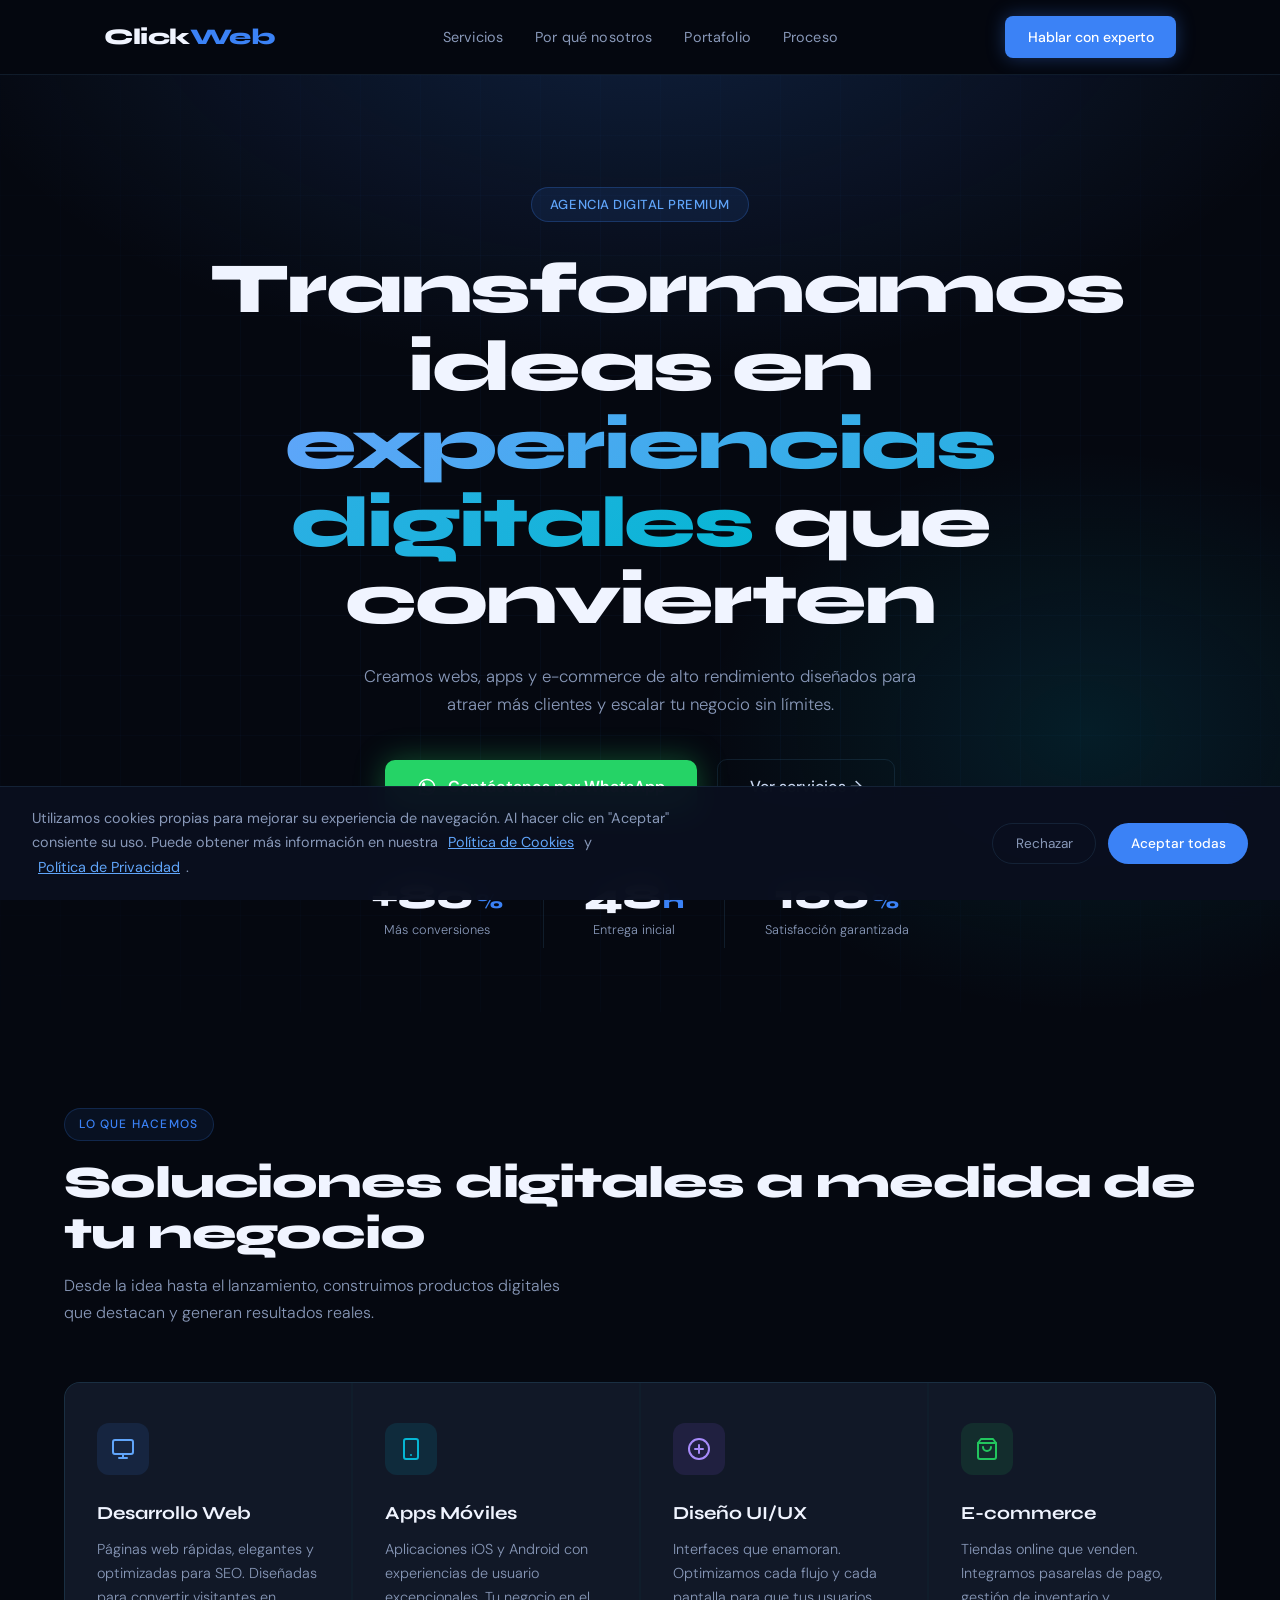
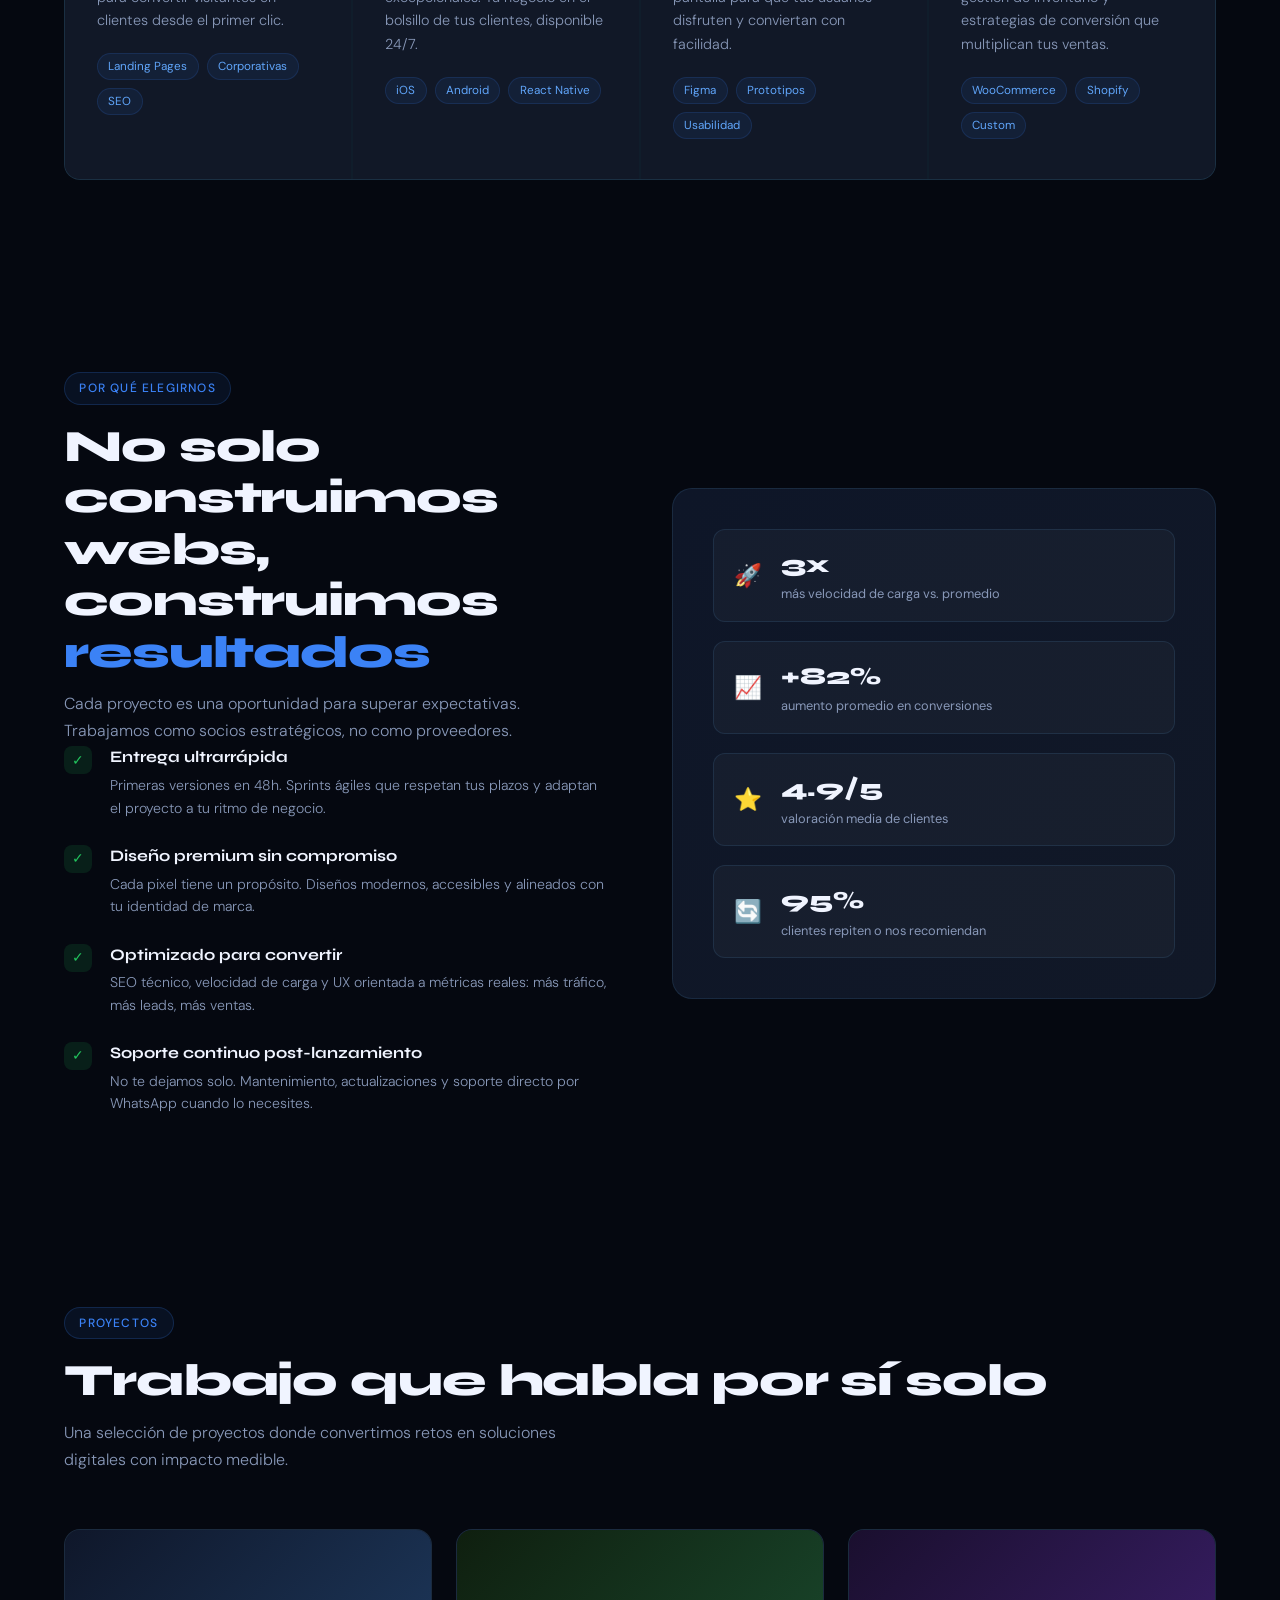
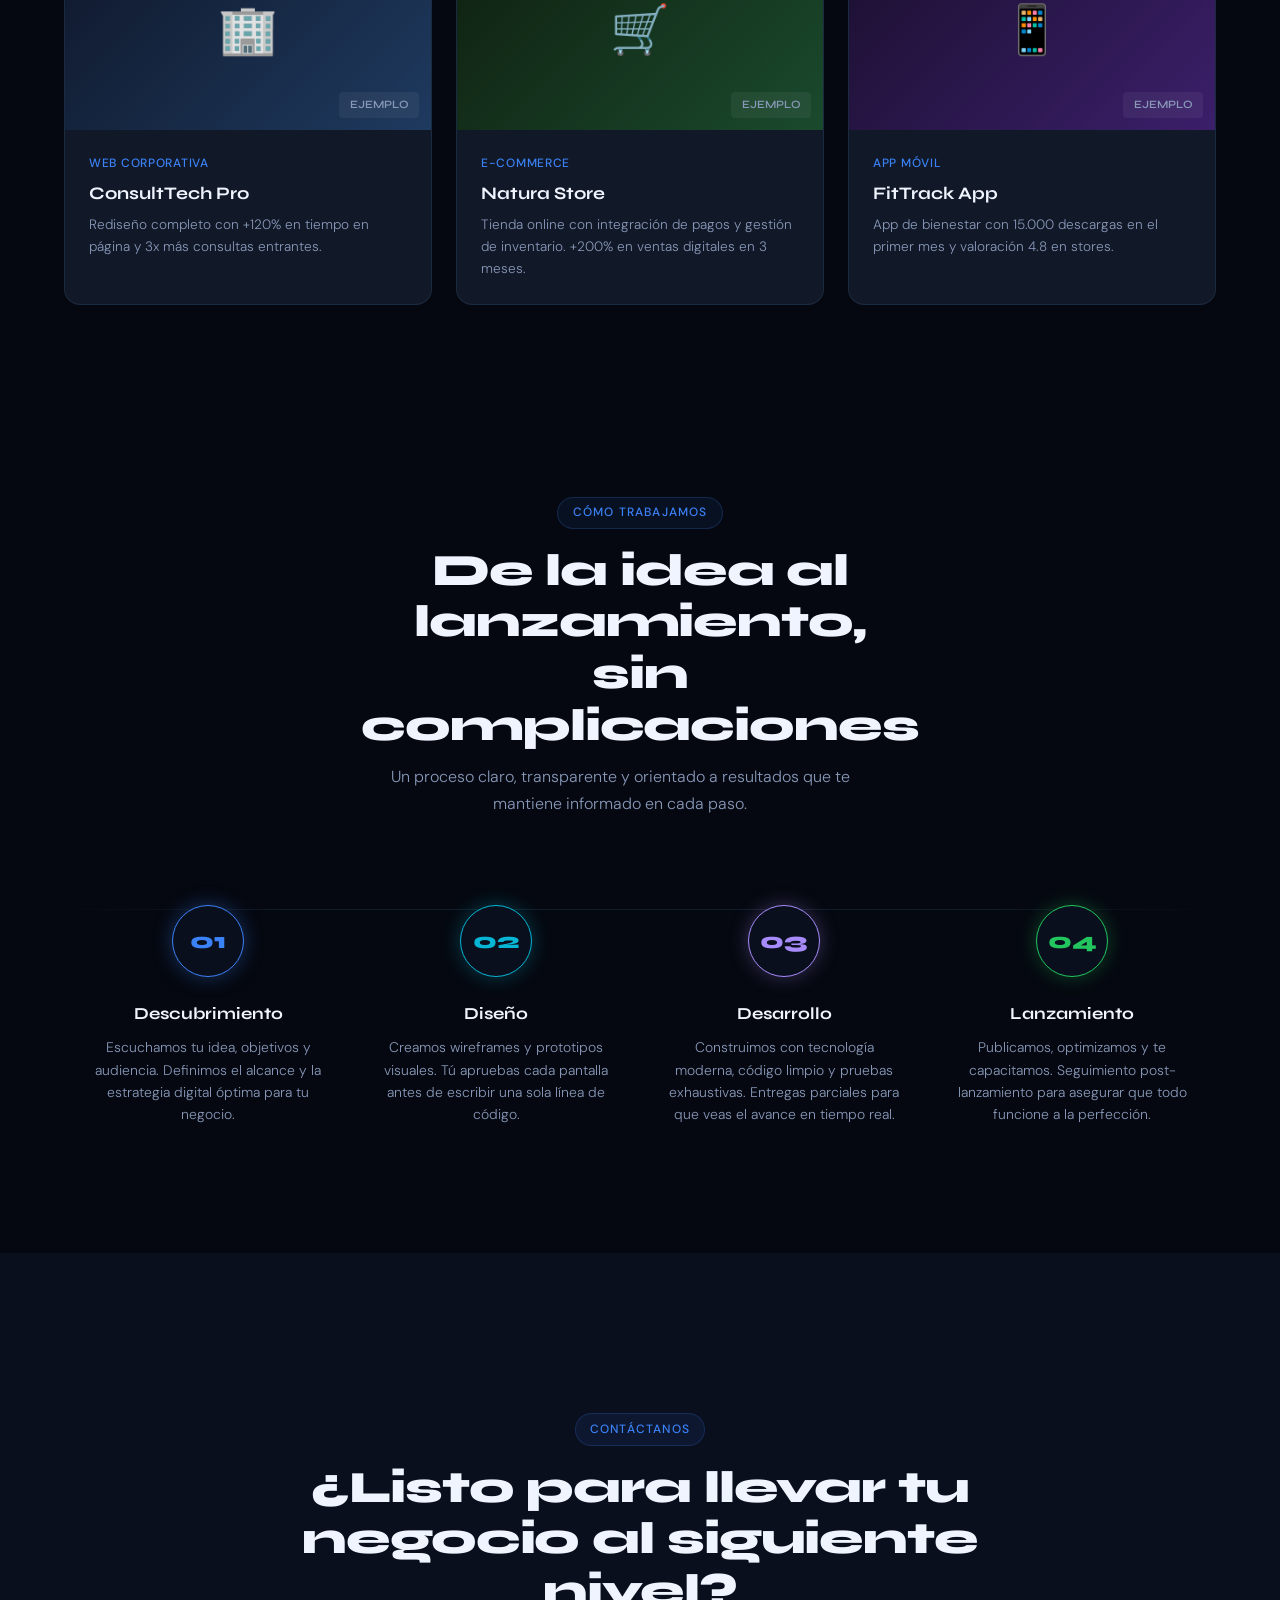
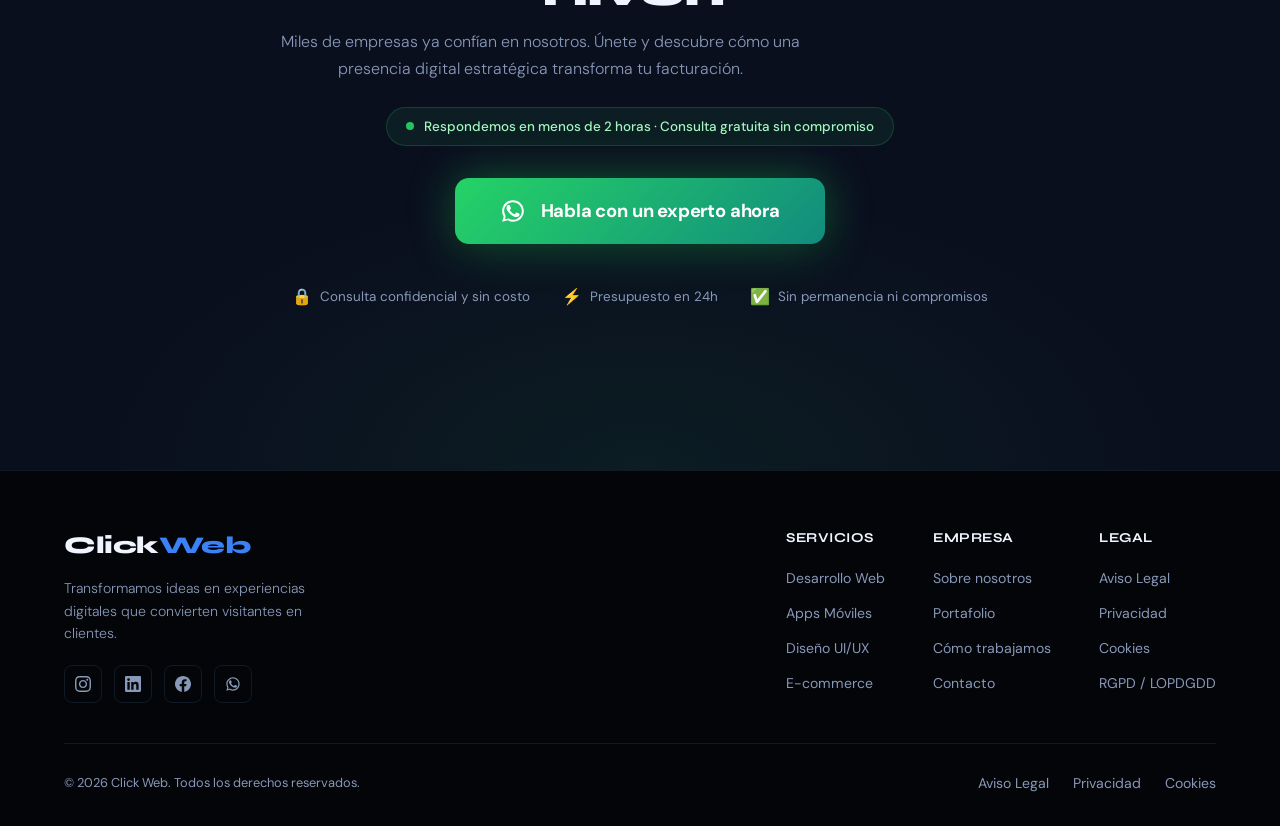
==== commit ba349a76: "feat: correciones en la pagina" ====
--- a/index.html
+++ b/index.html
@@ -5,6 +5,16 @@
   <meta name="viewport" content="width=device-width, initial-scale=1.0" />
   <title>Click Web — Soluciones Digitales que Convierten</title>
   <meta name="description" content="Click Web: desarrollo web, apps móviles, UI/UX y e-commerce. Transformamos ideas en experiencias digitales que generan resultados." />
+  <meta name="robots" content="index, follow" />
+  <meta name="author" content="Click Web" />
+  <meta name="theme-color" content="#050810" />
+  <meta property="og:type" content="website" />
+  <meta property="og:title" content="Click Web — Soluciones Digitales que Convierten" />
+  <meta property="og:description" content="Click Web: desarrollo web, apps móviles, UI/UX y e-commerce. Transformamos ideas en experiencias digitales que generan resultados." />
+  <meta property="og:locale" content="es_CO" />
+  <meta name="twitter:card" content="summary_large_image" />
+  <meta name="twitter:title" content="Click Web — Soluciones Digitales que Convierten" />
+  <meta name="twitter:description" content="Click Web: desarrollo web, apps móviles, UI/UX y e-commerce. Transformamos ideas en experiencias digitales que generan resultados." />
   <link rel="preconnect" href="https://fonts.googleapis.com" />
   <link rel="preconnect" href="https://fonts.gstatic.com" crossorigin />
   <link href="https://fonts.googleapis.com/css2?family=Syne:wght@400;600;700;800&family=DM+Sans:ital,wght@0,300;0,400;0,500;1,300&display=swap" rel="stylesheet" />
@@ -310,7 +320,7 @@
     </div>
 
     <div class="footer-bottom">
-      <p class="footer-copy">© 2025 Click Web. Todos los derechos reservados.</p>
+      <p class="footer-copy">© 2026 Click Web. Todos los derechos reservados.</p>
       <div class="footer-legal">
         <button class="link-button" data-open-modal="modal-aviso">Aviso Legal</button>
         <button class="link-button" data-open-modal="modal-privacidad">Privacidad</button>
--- a/assets/css/styles.css
+++ b/assets/css/styles.css
@@ -153,8 +153,7 @@
 }
 
 .btn-cookie-reject,
-.btn-secondary,
-.link-button {
+.btn-secondary {
   color: var(--muted);
   border: 1px solid var(--border);
   padding: 0.55rem 1.4rem;
@@ -290,6 +289,7 @@
   background: rgba(255,255,255,0.05);
   border: 1px solid var(--border);
   padding: 0.75rem;
+  flex-direction: column;
   align-items: center;
   justify-content: center;
   gap: 5px;
@@ -361,7 +361,8 @@
 h1,
 h2,
 h3,
-h4 {
+h4,
+p {
   margin: 0;
 }
 
@@ -378,6 +379,7 @@
 .grad {
   background: linear-gradient(135deg, var(--accent-light) 0%, var(--cyan) 100%);
   -webkit-background-clip: text;
+  background-clip: text;
   -webkit-text-fill-color: transparent;
 }
 
@@ -405,6 +407,71 @@
   font-size: 1rem;
   line-height: 1.7;
   font-weight: 300;
+  margin: 0;
+}
+
+.hero-sub {
+  color: var(--muted);
+  font-size: 1.05rem;
+  line-height: 1.7;
+  font-weight: 300;
+  max-width: 600px;
+  margin: 0 auto 2.5rem;
+}
+
+.hero-btns {
+  display: flex;
+  align-items: center;
+  justify-content: center;
+  gap: 1.25rem;
+  flex-wrap: wrap;
+}
+
+.hero-stats {
+  display: flex;
+  justify-content: center;
+  align-items: center;
+  flex-wrap: wrap;
+  margin-top: 3.5rem;
+}
+
+.stat {
+  text-align: center;
+  padding: 0.5rem 2.5rem;
+  border-left: 1px solid var(--border);
+}
+
+.stat:first-child {
+  border-left: none;
+  padding-left: 0;
+}
+
+.stat:last-child {
+  padding-right: 0;
+}
+
+.stat-num {
+  font-family: 'Syne', sans-serif;
+  font-size: 2.2rem;
+  font-weight: 800;
+  color: var(--white);
+  line-height: 1;
+  display: flex;
+  align-items: baseline;
+  justify-content: center;
+  gap: 0.05em;
+}
+
+.stat-num span {
+  font-size: 1.3rem;
+  color: var(--accent);
+}
+
+.stat-label {
+  font-size: 0.8rem;
+  color: var(--muted);
+  font-weight: 300;
+  margin-top: 0.35rem;
 }
 
 .section-head {
@@ -859,6 +926,7 @@
   gap: 0.5rem;
   font-size: 0.84rem;
   color: var(--muted);
+  margin: 0;
 }
 
 .trust-item strong {
@@ -892,6 +960,7 @@
   font-weight: 300;
   max-width: 280px;
   line-height: 1.6;
+  margin: 0;
 }
 
 .footer-links {
@@ -927,6 +996,7 @@
   text-decoration: none;
   transition: color 0.2s ease;
   background: none;
+  border: none;
   padding: 0;
 }
 
@@ -975,6 +1045,7 @@
 .footer-legal {
   font-size: 0.8rem;
   color: var(--muted);
+  margin: 0;
 }
 
 .footer-legal {
@@ -1039,6 +1110,12 @@
   padding-left: 1.25rem;
 }
 
+.modal .link-button {
+  border: none;
+  padding: 0;
+  font-size: inherit;
+}
+
 .modal-close {
   position: absolute;
   top: 1rem;
@@ -1114,7 +1191,33 @@
   color: var(--accent);
 }
 
+@media (max-width: 1024px) {
+  .hero {
+    padding: 6rem 5% 3rem;
+  }
+
+  .hero-badge {
+    margin-bottom: 1.5rem;
+  }
+
+  .hero-sub {
+    max-width: 100%;
+  }
+
+  .hero-stats {
+    gap: 1.75rem;
+  }
+
+  .service-card {
+    padding: 2.2rem 1.6rem;
+  }
+}
+
 @media (max-width: 860px) {
+  .site-nav {
+    padding: 1rem 4%;
+  }
+
   .nav-links,
   .nav-cta {
     display: none;
@@ -1124,33 +1227,187 @@
     display: flex;
   }
 
+  .hero {
+    padding: 5.5rem 5% 3rem;
+  }
+
+  .hero-badge {
+    padding: 0.35rem 0.95rem;
+    font-size: 0.75rem;
+  }
+
+  .hero-sub {
+    margin: 0 auto 2rem;
+  }
+
+  .hero-btns {
+    display: flex;
+    flex-direction: column;
+    gap: 0.95rem;
+    width: min(100%, 380px);
+    margin: 0 auto;
+  }
+
+  .btn-wa,
+  .btn-secondary {
+    width: 100%;
+    justify-content: center;
+    padding: 0.95rem 1.15rem;
+  }
+
+  .hero-stats {
+    flex-direction: column;
+    gap: 1rem;
+  }
+
+  .stat {
+    width: 100%;
+    max-width: 320px;
+    margin: 0 auto;
+    border-left: none;
+    padding: 0;
+  }
+
   .why-grid {
     grid-template-columns: 1fr;
+    gap: 2.5rem;
   }
 
   .why-visual {
     display: none;
   }
 
+  .portfolio-grid {
+    gap: 1rem;
+  }
+
+  .portfolio-thumb {
+    height: 180px;
+  }
+
+  .process-steps {
+    gap: 1rem;
+  }
+
+  .step {
+    padding: 1.8rem 1.3rem;
+  }
+
+  .footer-main {
+    flex-direction: column;
+    align-items: center;
+  }
+
+  .footer-links {
+    width: 100%;
+    gap: 1.75rem;
+    justify-content: space-between;
+  }
+
+  .footer-col {
+    min-width: 180px;
+  }
+
+  .footer-bottom {
+    flex-direction: column;
+    align-items: center;
+    text-align: center;
+    gap: 0.75rem;
+  }
+
+  .footer-legal {
+    justify-content: center;
+    flex-wrap: wrap;
+  }
+
+  .cookie-banner {
+    padding: 1rem 1rem 1.2rem;
+  }
+
+  .cookie-banner p {
+    max-width: 100%;
+  }
+
+  .cookie-btns {
+    width: 100%;
+    justify-content: flex-start;
+    flex-wrap: wrap;
+  }
+
+  .modal {
+    max-width: 95%;
+    padding: 1.75rem;
+  }
+}
+
+@media (max-width: 600px) {
+  .site-nav {
+    padding: 0.85rem 4%;
+  }
+
+  .hero {
+    padding: 5rem 4% 2.5rem;
+  }
+
+  h1 {
+    font-size: clamp(2rem, 8vw, 3.4rem);
+  }
+
+  .hero-sub {
+    font-size: 1rem;
+  }
+
+  .hero-btns {
+    width: 100%;
+    gap: 0.85rem;
+  }
+
+  .btn-wa,
+  .btn-secondary {
+    font-size: 0.95rem;
+    padding: 0.9rem 1.1rem;
+  }
+
+  .hero-stats {
+    gap: 0.9rem;
+  }
+
+  .portfolio-thumb {
+    height: 160px;
+  }
+
+  .section {
+    padding: 4rem 4%;
+  }
+
+  .section-title {
+    font-size: clamp(1.7rem, 6vw, 2.3rem);
+  }
+
+  .section-sub {
+    max-width: 100%;
+  }
+
   .process-steps::before {
     display: none;
   }
 
-  .footer-main {
+  .step {
+    padding: 1.5rem 1rem;
+  }
+
+  .footer-links {
     flex-direction: column;
-  }
-}
-
-@media (max-width: 600px) {
-  .section {
-    padding: 4rem 4%;
-  }
-
-  .hero-stats {
     gap: 1.5rem;
   }
 
-  .portfolio-grid {
-    grid-template-columns: 1fr;
-  }
-}
+  .socials {
+    justify-content: center;
+  }
+
+  .trust-item {
+    width: 100%;
+    justify-content: center;
+    text-align: center;
+  }
+}
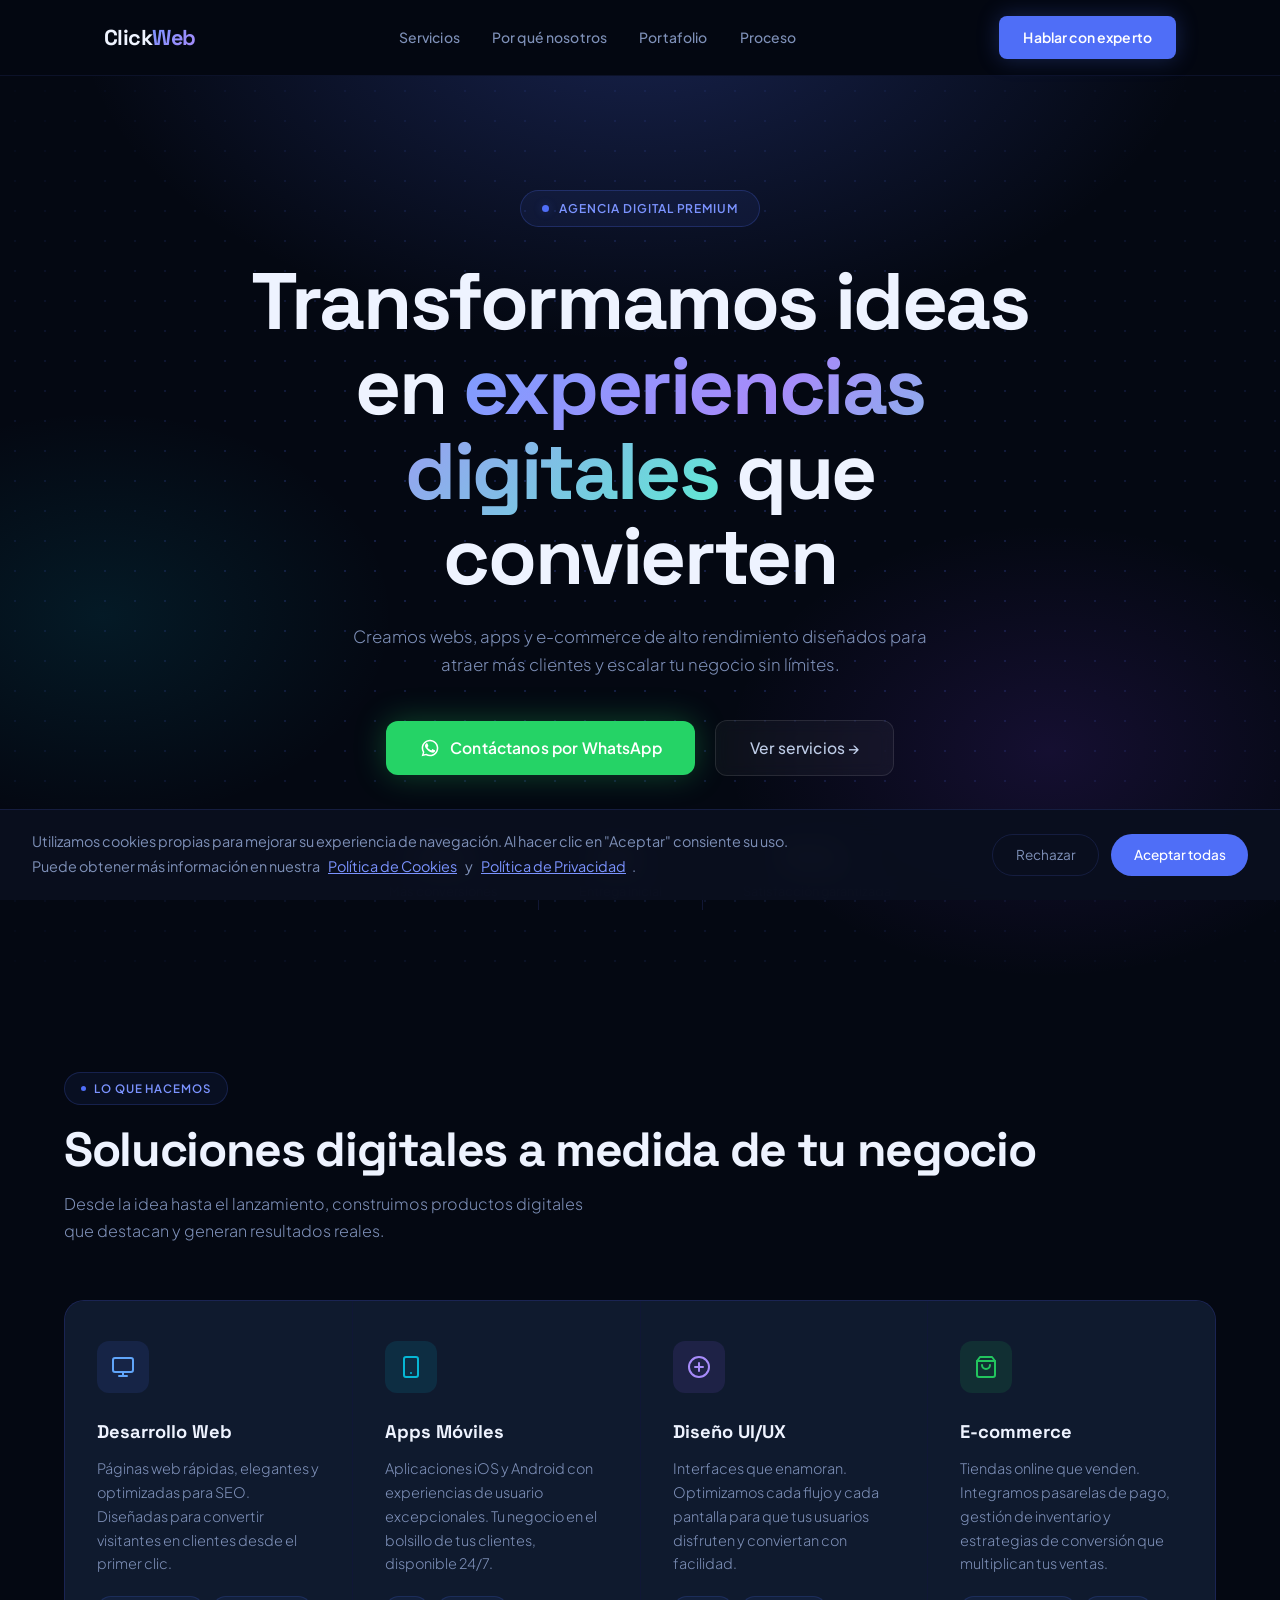
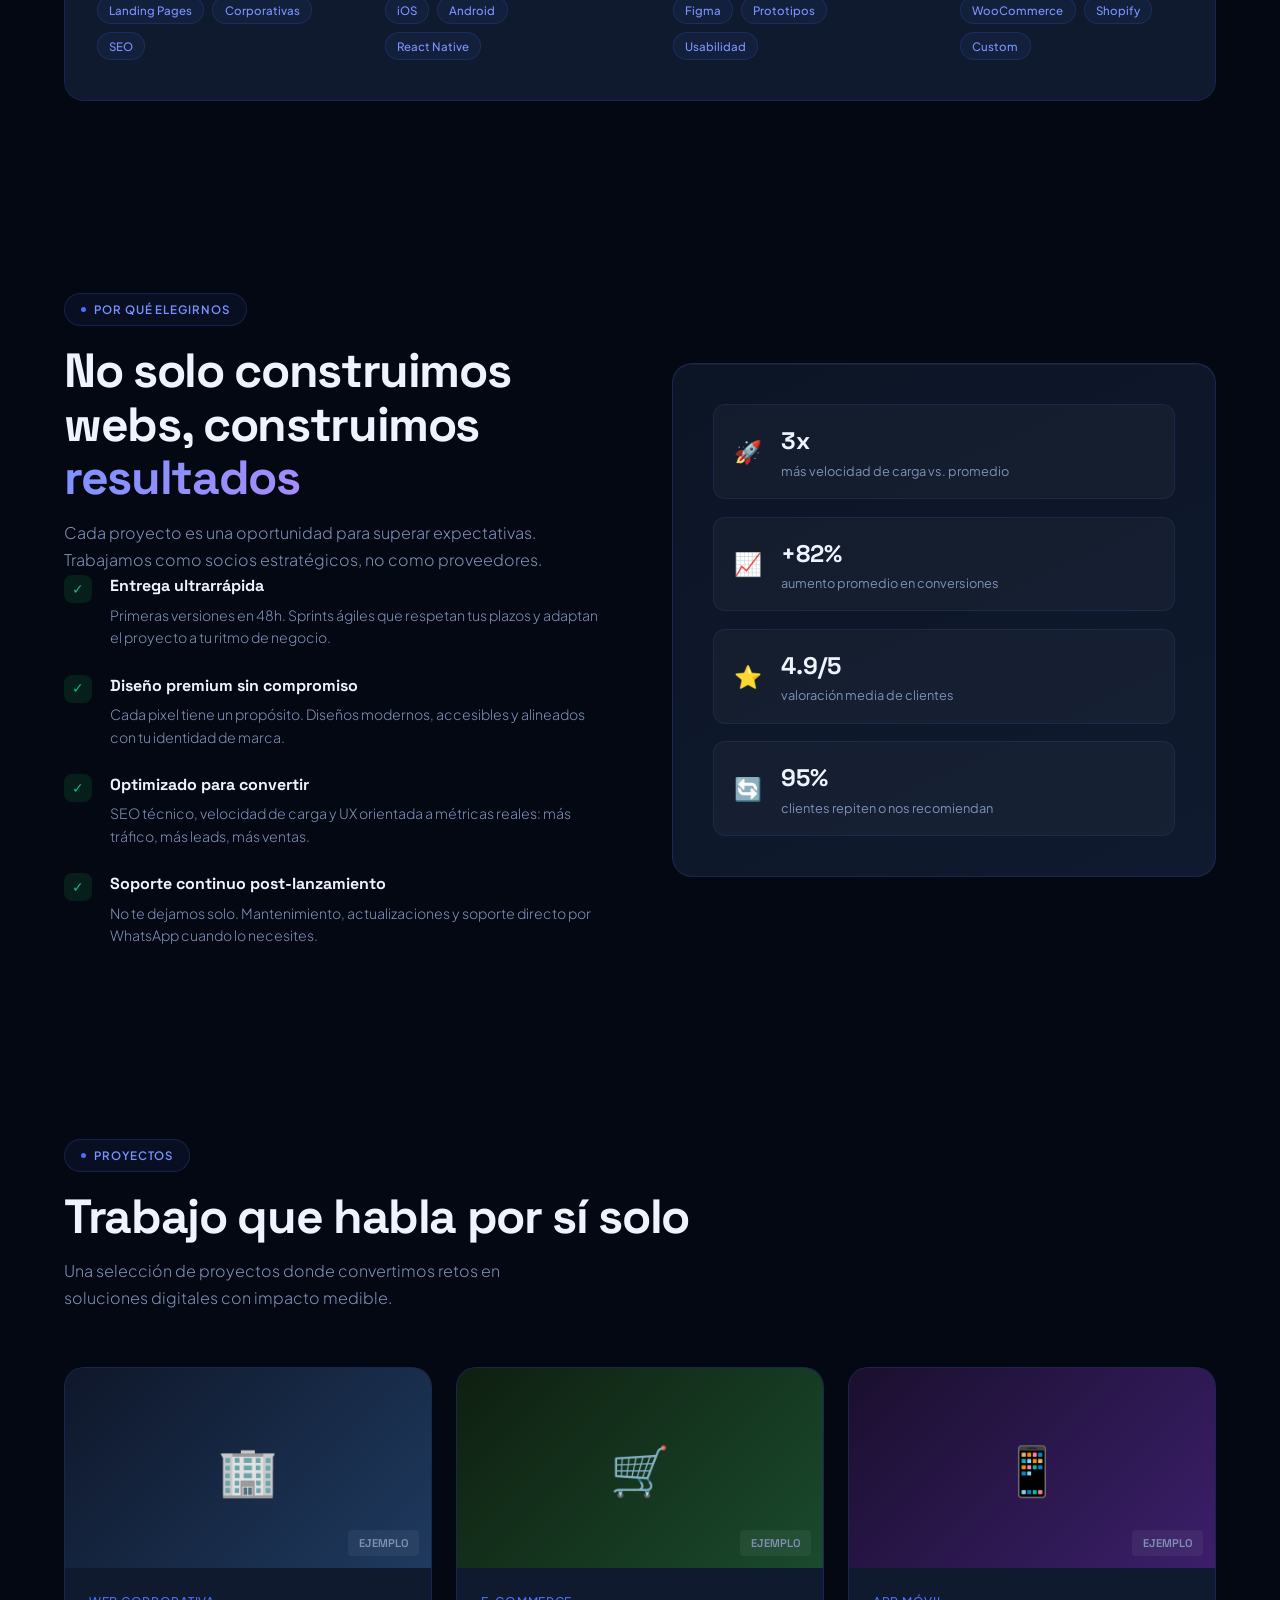
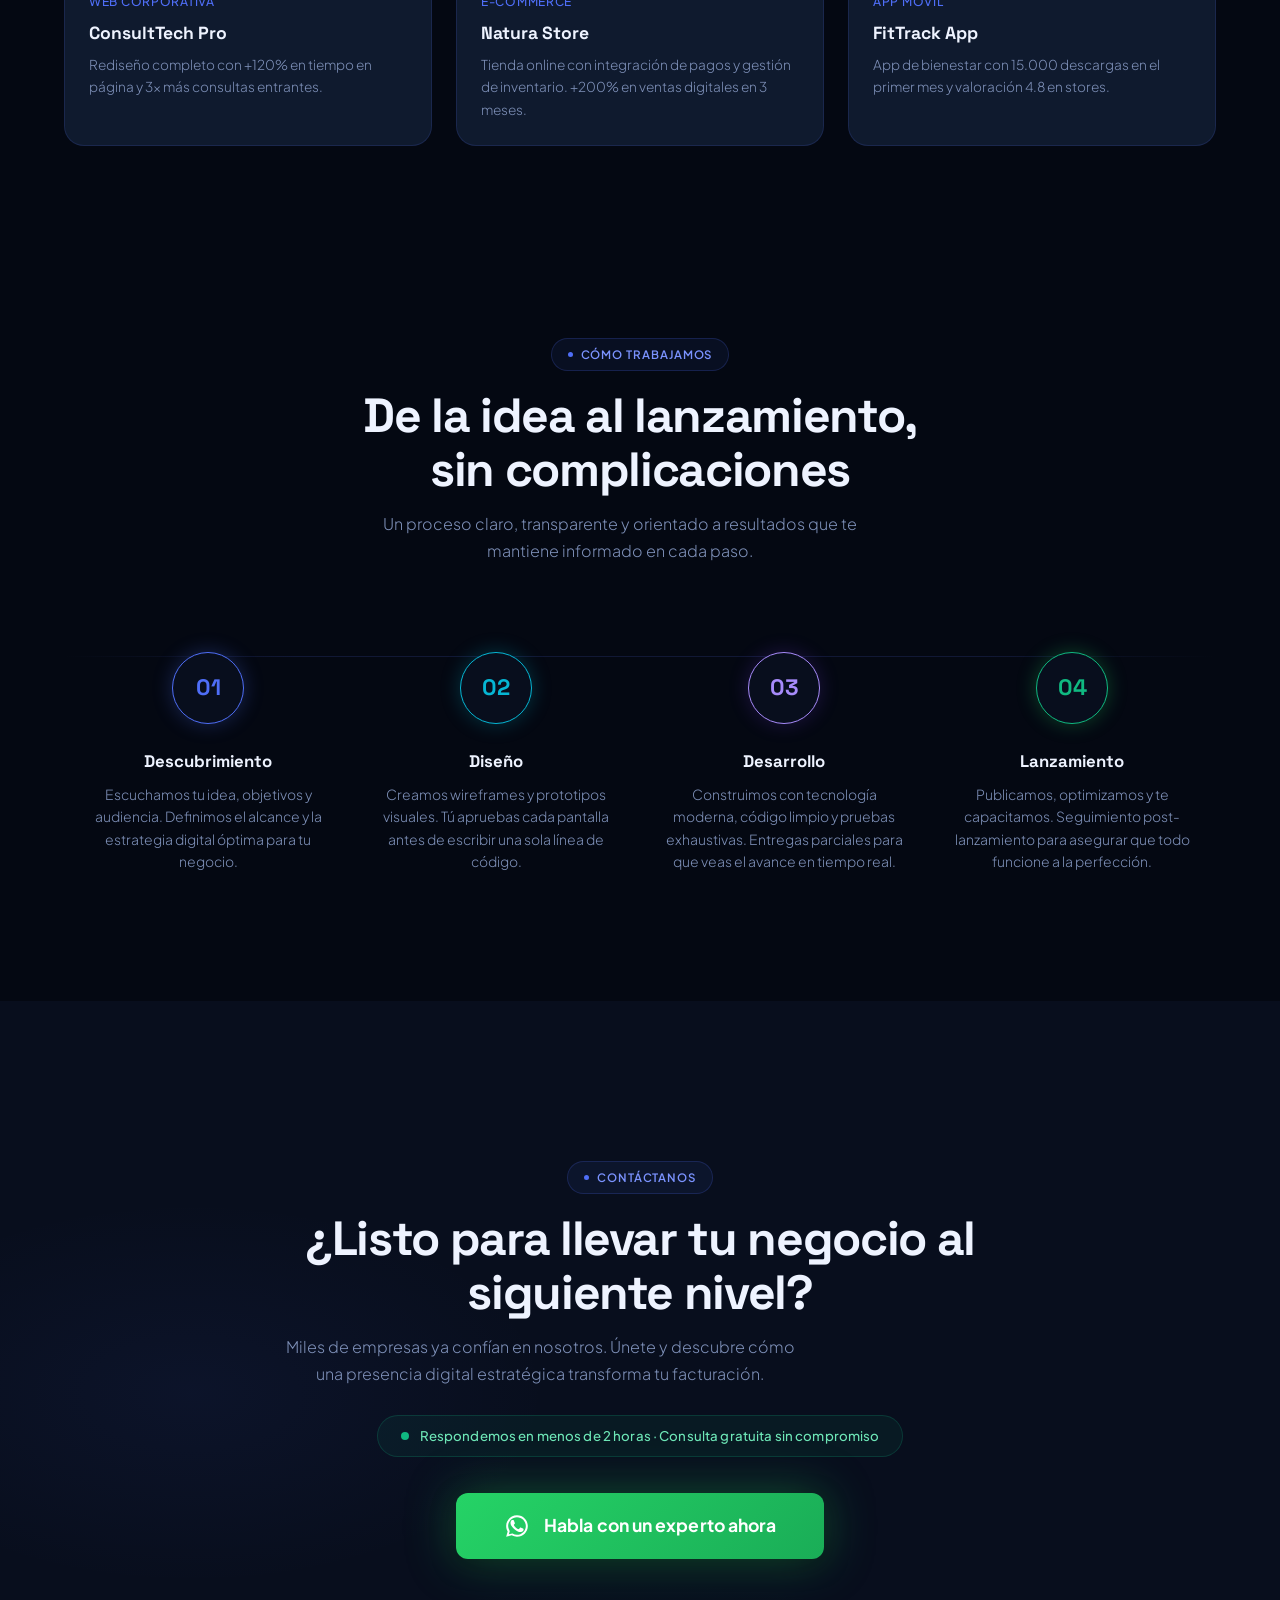
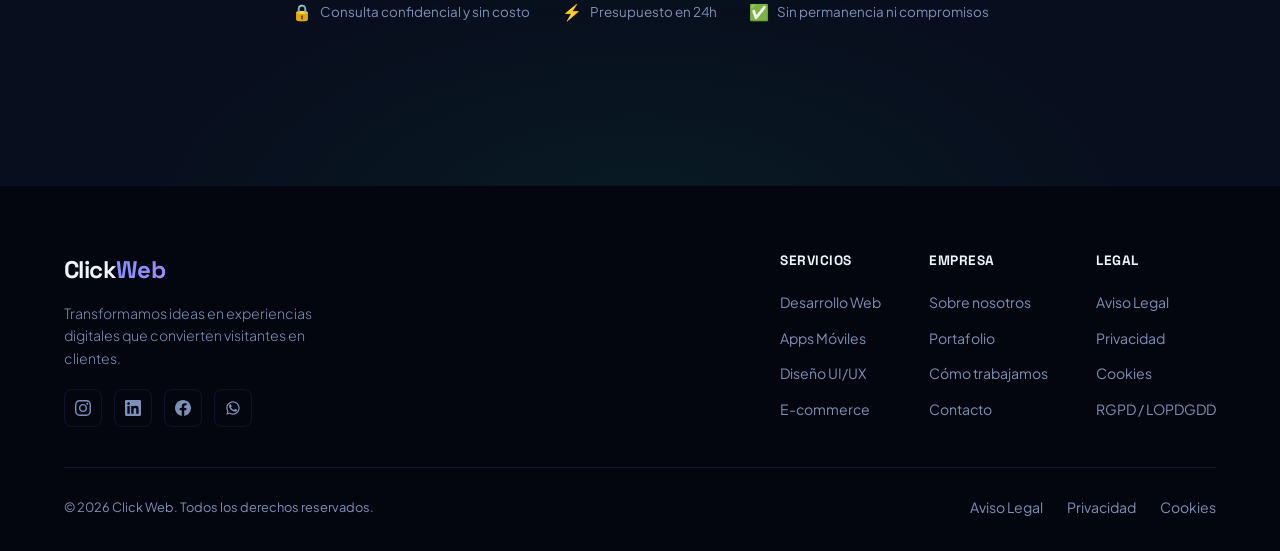
==== commit c08a256e: "Rediseño estético completo: Space Grotesk + Plus Jakarta Sans, paleta índigo-violeta, dot-grid hero," ====
--- a/index.html
+++ b/index.html
@@ -17,7 +17,7 @@
   <meta name="twitter:description" content="Click Web: desarrollo web, apps móviles, UI/UX y e-commerce. Transformamos ideas en experiencias digitales que generan resultados." />
   <link rel="preconnect" href="https://fonts.googleapis.com" />
   <link rel="preconnect" href="https://fonts.gstatic.com" crossorigin />
-  <link href="https://fonts.googleapis.com/css2?family=Syne:wght@400;600;700;800&family=DM+Sans:ital,wght@0,300;0,400;0,500;1,300&display=swap" rel="stylesheet" />
+  <link href="https://fonts.googleapis.com/css2?family=Space+Grotesk:wght@400;500;600;700&family=Plus+Jakarta+Sans:ital,wght@0,300;0,400;0,500;0,600;1,400&display=swap" rel="stylesheet" />
   <link rel="stylesheet" href="assets/css/styles.css" />
 </head>
 <body>
--- a/assets/css/styles.css
+++ b/assets/css/styles.css
@@ -1,21 +1,27 @@
 :root {
-  --night: #050810;
-  --deep: #0a0f1e;
-  --surface: #0e1628;
-  --card: #111827;
-  --border: rgba(99,179,237,0.12);
-  --accent: #3b82f6;
-  --accent-light: #60a5fa;
-  --accent-glow: rgba(59,130,246,0.35);
+  --night: #040812;
+  --deep: #080e1d;
+  --surface: #0c1526;
+  --card: #0f1a2e;
+  --border: rgba(91,115,255,0.15);
+  --accent: #4f6ef7;
+  --accent-light: #7b93ff;
+  --accent-glow: rgba(79,110,247,0.28);
+  --violet: #7c3aed;
+  --violet-light: #a78bfa;
+  --violet-glow: rgba(124,58,237,0.22);
   --cyan: #06b6d4;
-  --cyan-glow: rgba(6,182,212,0.3);
-  --white: #f0f4ff;
-  --muted: #8898b8;
-  --text: #c8d6f0;
-  --green: #22c55e;
+  --cyan-glow: rgba(6,182,212,0.25);
+  --white: #eef3ff;
+  --muted: #7e90b8;
+  --text: #bfcde8;
+  --green: #10b981;
   --wa: #25D366;
   --wa-dark: #128C7E;
   --max-width: 1200px;
+  --radius-sm: 8px;
+  --radius-md: 12px;
+  --radius-lg: 20px;
 }
 
 *, *::before, *::after {
@@ -27,11 +33,13 @@
 }
 body {
   margin: 0;
-  font-family: 'DM Sans', sans-serif;
+  font-family: 'Plus Jakarta Sans', sans-serif;
   background: var(--night);
   color: var(--text);
-  line-height: 1.6;
+  line-height: 1.65;
   min-height: 100vh;
+  -webkit-font-smoothing: antialiased;
+  -moz-osx-font-smoothing: grayscale;
 }
 
 img,
@@ -173,15 +181,16 @@
 }
 
 .nav-cta {
-  padding: 0.6rem 1.4rem;
-  border-radius: 8px;
+  padding: 0.62rem 1.5rem;
+  border-radius: var(--radius-sm);
   text-decoration: none;
   display: inline-flex;
   align-items: center;
   justify-content: center;
-  font-size: 0.88rem;
-  font-weight: 500;
-  box-shadow: 0 0 18px var(--accent-glow);
+  font-size: 0.875rem;
+  font-weight: 600;
+  letter-spacing: 0.01em;
+  box-shadow: 0 0 22px var(--accent-glow);
 }
 
 .btn-wa,
@@ -191,26 +200,30 @@
   justify-content: center;
   gap: 0.65rem;
   text-decoration: none;
-  padding: 0.9rem 2rem;
-  border-radius: 10px;
-  font-size: 1rem;
+  padding: 0.9rem 2.1rem;
+  border-radius: var(--radius-md);
+  font-size: 0.975rem;
   font-weight: 600;
+  letter-spacing: 0.01em;
 }
 
 .btn-wa {
   background: var(--wa);
-  box-shadow: 0 0 30px rgba(37,211,102,0.35);
+  box-shadow: 0 0 32px rgba(37,211,102,0.3);
 }
 
 .btn-secondary {
-  border: 1px solid var(--border);
+  border: 1px solid rgba(255,255,255,0.1);
   color: var(--text);
   font-weight: 500;
+  background: rgba(255,255,255,0.04);
+  backdrop-filter: blur(8px);
 }
 
 .btn-secondary:hover {
-  border-color: var(--accent);
-  color: var(--white);
+  border-color: rgba(79,110,247,0.4);
+  color: var(--white);
+  background: rgba(79,110,247,0.08);
 }
 
 .btn-wa-big {
@@ -218,14 +231,14 @@
   align-items: center;
   justify-content: center;
   gap: 0.9rem;
-  background: linear-gradient(135deg, #25D366, #128C7E);
+  background: linear-gradient(135deg, #25D366 0%, #1aad57 100%);
   color: #fff;
-  padding: 1.15rem 2.8rem;
-  border-radius: 14px;
-  font-size: 1.15rem;
+  padding: 1.15rem 3rem;
+  border-radius: var(--radius-md);
+  font-size: 1.1rem;
   font-weight: 700;
-  letter-spacing: -0.01em;
-  box-shadow: 0 0 45px rgba(37,211,102,0.4), 0 4px 20px rgba(0,0,0,0.4);
+  letter-spacing: 0.005em;
+  box-shadow: 0 0 50px rgba(37,211,102,0.35), 0 6px 24px rgba(0,0,0,0.4);
   text-decoration: none;
 }
 
@@ -233,9 +246,10 @@
   position: sticky;
   top: 0;
   z-index: 100;
-  background: rgba(5,8,16,0.85);
-  border-bottom: 1px solid var(--border);
-  backdrop-filter: blur(18px);
+  background: rgba(4,8,18,0.82);
+  border-bottom: 1px solid rgba(91,115,255,0.1);
+  backdrop-filter: blur(20px);
+  -webkit-backdrop-filter: blur(20px);
 }
 
 .site-nav {
@@ -249,16 +263,19 @@
 }
 
 .nav-logo {
-  font-family: 'Syne', sans-serif;
-  font-weight: 800;
-  font-size: 1.4rem;
+  font-family: 'Space Grotesk', sans-serif;
+  font-weight: 700;
+  font-size: 1.35rem;
   color: var(--white);
   text-decoration: none;
-  letter-spacing: -0.02em;
+  letter-spacing: -0.025em;
 }
 
 .nav-logo span {
-  color: var(--accent);
+  background: linear-gradient(135deg, var(--accent-light), var(--violet-light));
+  -webkit-background-clip: text;
+  background-clip: text;
+  -webkit-text-fill-color: transparent;
 }
 
 .nav-links {
@@ -272,9 +289,10 @@
 .nav-links a {
   color: var(--muted);
   text-decoration: none;
-  font-size: 0.9rem;
-  font-weight: 400;
+  font-size: 0.875rem;
+  font-weight: 500;
   letter-spacing: 0.01em;
+  transition: color 0.2s ease;
 }
 
 .nav-links a:hover {
@@ -322,17 +340,17 @@
 }
 
 .hero-bg {
-  background: radial-gradient(ellipse 80% 60% at 50% -10%, rgba(59,130,246,0.2) 0%, transparent 70%),
-              radial-gradient(ellipse 50% 50% at 85% 70%, rgba(6,182,212,0.12) 0%, transparent 60%),
-              var(--night);
+  background:
+    radial-gradient(ellipse 65% 55% at 50% -8%, rgba(79,110,247,0.26) 0%, transparent 68%),
+    radial-gradient(ellipse 42% 42% at 82% 75%, rgba(124,58,237,0.14) 0%, transparent 60%),
+    radial-gradient(ellipse 38% 38% at 8% 60%, rgba(6,182,212,0.1) 0%, transparent 60%),
+    var(--night);
 }
 
 .hero-grid {
-  background-image:
-    linear-gradient(rgba(59,130,246,0.04) 1px, transparent 1px),
-    linear-gradient(90deg, rgba(59,130,246,0.04) 1px, transparent 1px);
-  background-size: 60px 60px;
-  mask-image: radial-gradient(ellipse 80% 80% at 50% 50%, black 30%, transparent 100%);
+  background-image: radial-gradient(rgba(79,110,247,0.22) 1px, transparent 1px);
+  background-size: 30px 30px;
+  mask-image: radial-gradient(ellipse 80% 70% at 50% 50%, black 25%, transparent 100%);
 }
 
 .hero-content {
@@ -345,17 +363,28 @@
 .hero-badge {
   display: inline-flex;
   align-items: center;
-  gap: 0.5rem;
-  background: rgba(59,130,246,0.1);
-  border: 1px solid rgba(59,130,246,0.25);
-  padding: 0.4rem 1.1rem;
+  gap: 0.65rem;
+  background: rgba(79,110,247,0.08);
+  border: 1px solid rgba(79,110,247,0.24);
+  padding: 0.5rem 1.3rem;
   border-radius: 50px;
-  font-size: 0.82rem;
+  font-size: 0.75rem;
   color: var(--accent-light);
-  font-weight: 500;
-  margin-bottom: 1.75rem;
-  letter-spacing: 0.04em;
+  font-weight: 600;
+  margin-bottom: 2rem;
+  letter-spacing: 0.08em;
   text-transform: uppercase;
+}
+
+.hero-badge::before {
+  content: '';
+  width: 7px;
+  height: 7px;
+  border-radius: 50%;
+  background: var(--accent);
+  box-shadow: 0 0 10px var(--accent-glow);
+  animation: pulse 2s infinite;
+  flex-shrink: 0;
 }
 
 h1,
@@ -367,17 +396,17 @@
 }
 
 h1 {
-  font-family: 'Syne', sans-serif;
-  font-size: clamp(2.4rem, 6vw, 4.5rem);
-  font-weight: 800;
-  line-height: 1.08;
+  font-family: 'Space Grotesk', sans-serif;
+  font-size: clamp(2.6rem, 6.5vw, 5rem);
+  font-weight: 700;
+  line-height: 1.06;
   letter-spacing: -0.03em;
   color: var(--white);
-  margin-bottom: 1.4rem;
+  margin-bottom: 1.5rem;
 }
 
 .grad {
-  background: linear-gradient(135deg, var(--accent-light) 0%, var(--cyan) 100%);
+  background: linear-gradient(135deg, #7b9fff 0%, #a78bfa 42%, #5eead4 100%);
   -webkit-background-clip: text;
   background-clip: text;
   -webkit-text-fill-color: transparent;
@@ -388,17 +417,20 @@
 }
 
 .section-title {
-  font-family: 'Syne', sans-serif;
-  font-size: clamp(1.8rem, 4vw, 2.8rem);
-  font-weight: 800;
-  color: var(--white);
-  line-height: 1.15;
-  letter-spacing: -0.025em;
-  margin-bottom: 0.75rem;
+  font-family: 'Space Grotesk', sans-serif;
+  font-size: clamp(1.9rem, 4vw, 3rem);
+  font-weight: 700;
+  color: var(--white);
+  line-height: 1.12;
+  letter-spacing: -0.028em;
+  margin-bottom: 0.85rem;
 }
 
 .accent-text {
-  color: var(--accent);
+  background: linear-gradient(135deg, var(--accent-light), var(--violet-light));
+  -webkit-background-clip: text;
+  background-clip: text;
+  -webkit-text-fill-color: transparent;
 }
 
 .section-sub {
@@ -451,9 +483,9 @@
 }
 
 .stat-num {
-  font-family: 'Syne', sans-serif;
+  font-family: 'Space Grotesk', sans-serif;
   font-size: 2.2rem;
-  font-weight: 800;
+  font-weight: 700;
   color: var(--white);
   line-height: 1;
   display: flex;
@@ -479,17 +511,28 @@
 }
 
 .section-tag {
-  display: inline-block;
-  font-size: 0.75rem;
-  font-weight: 500;
-  letter-spacing: 0.1em;
+  display: inline-flex;
+  align-items: center;
+  gap: 0.5rem;
+  font-size: 0.72rem;
+  font-weight: 600;
+  letter-spacing: 0.08em;
   text-transform: uppercase;
-  color: var(--accent);
-  background: rgba(59,130,246,0.08);
-  border: 1px solid rgba(59,130,246,0.2);
-  padding: 0.35rem 0.9rem;
+  color: var(--accent-light);
+  background: rgba(79,110,247,0.07);
+  border: 1px solid rgba(79,110,247,0.2);
+  padding: 0.38rem 1rem;
   border-radius: 50px;
-  margin-bottom: 1rem;
+  margin-bottom: 1.1rem;
+}
+
+.section-tag::before {
+  content: '';
+  width: 5px;
+  height: 5px;
+  border-radius: 50%;
+  background: var(--accent);
+  flex-shrink: 0;
 }
 
 .section-head-centered {
@@ -502,10 +545,10 @@
 .services-grid {
   display: grid;
   grid-template-columns: repeat(auto-fit, minmax(260px, 1fr));
-  gap: 1.5px;
+  gap: 1px;
   background: var(--border);
   border: 1px solid var(--border);
-  border-radius: 16px;
+  border-radius: var(--radius-lg);
   overflow: hidden;
 }
 
@@ -518,7 +561,7 @@
 }
 
 .service-card:hover {
-  background: #141e33;
+  background: #121c34;
 }
 
 .service-card:hover::before {
@@ -532,10 +575,10 @@
   left: 0;
   right: 0;
   height: 2px;
-  background: linear-gradient(90deg, var(--accent), var(--cyan));
+  background: linear-gradient(90deg, var(--accent), var(--violet), var(--cyan));
   transform: scaleX(0);
   transform-origin: left;
-  transition: transform 0.35s ease;
+  transition: transform 0.4s ease;
 }
 
 .svc-icon {
@@ -550,7 +593,7 @@
 }
 
 .svc-icon.blue {
-  background: rgba(59,130,246,0.12);
+  background: rgba(79,110,247,0.12);
 }
 
 .svc-icon.cyan {
@@ -566,7 +609,7 @@
 }
 
 .svc-title {
-  font-family: 'Syne', sans-serif;
+  font-family: 'Space Grotesk', sans-serif;
   font-size: 1.15rem;
   font-weight: 700;
   color: var(--white);
@@ -588,12 +631,13 @@
 }
 
 .svc-tag {
-  font-size: 0.73rem;
+  font-size: 0.72rem;
   color: var(--accent-light);
-  background: rgba(59,130,246,0.08);
-  border: 1px solid rgba(59,130,246,0.15);
-  padding: 0.2rem 0.65rem;
+  background: rgba(79,110,247,0.07);
+  border: 1px solid rgba(79,110,247,0.16);
+  padding: 0.22rem 0.7rem;
   border-radius: 50px;
+  font-weight: 500;
 }
 
 .why-grid {
@@ -605,14 +649,15 @@
 
 .why-visual {
   position: relative;
-  border-radius: 20px;
+  border-radius: var(--radius-lg);
   overflow: hidden;
-  background: linear-gradient(135deg, var(--surface), var(--card));
-  border: 1px solid var(--border);
+  background: linear-gradient(155deg, var(--surface) 0%, var(--card) 100%);
+  border: 1px solid rgba(79,110,247,0.18);
   padding: 2.5rem;
   display: flex;
   flex-direction: column;
-  gap: 1.2rem;
+  gap: 1.1rem;
+  box-shadow: inset 0 1px 0 rgba(255,255,255,0.04);
 }
 
 .why-metric {
@@ -620,9 +665,15 @@
   align-items: center;
   gap: 1.2rem;
   background: rgba(255,255,255,0.03);
-  border: 1px solid var(--border);
-  border-radius: 12px;
+  border: 1px solid rgba(91,115,255,0.12);
+  border-radius: var(--radius-md);
   padding: 1rem 1.25rem;
+  transition: border-color 0.25s ease, background 0.25s ease;
+}
+
+.why-metric:hover {
+  border-color: rgba(79,110,247,0.28);
+  background: rgba(79,110,247,0.05);
 }
 
 .why-metric-icon {
@@ -631,9 +682,9 @@
 }
 
 .why-metric-num {
-  font-family: 'Syne', sans-serif;
+  font-family: 'Space Grotesk', sans-serif;
   font-size: 1.5rem;
-  font-weight: 800;
+  font-weight: 700;
   color: var(--white);
 }
 
@@ -669,7 +720,7 @@
 }
 
 .benefit-title {
-  font-family: 'Syne', sans-serif;
+  font-family: 'Space Grotesk', sans-serif;
   font-weight: 700;
   color: var(--white);
   font-size: 1rem;
@@ -690,16 +741,17 @@
 }
 
 .portfolio-card {
-  border-radius: 16px;
+  border-radius: var(--radius-lg);
   overflow: hidden;
   border: 1px solid var(--border);
   background: var(--card);
-  transition: transform 0.3s ease, box-shadow 0.3s ease;
+  transition: transform 0.35s ease, box-shadow 0.35s ease, border-color 0.35s ease;
 }
 
 .portfolio-card:hover {
-  transform: translateY(-6px);
-  box-shadow: 0 20px 50px rgba(0,0,0,0.5);
+  transform: translateY(-8px);
+  box-shadow: 0 24px 60px rgba(0,0,0,0.55);
+  border-color: rgba(79,110,247,0.3);
 }
 
 .portfolio-thumb {
@@ -727,7 +779,7 @@
 .portfolio-overlay {
   position: absolute;
   inset: 0;
-  background: rgba(59,130,246,0.08);
+  background: linear-gradient(135deg, rgba(79,110,247,0.1), rgba(124,58,237,0.12));
   display: flex;
   align-items: center;
   justify-content: center;
@@ -753,7 +805,7 @@
 }
 
 .portfolio-name {
-  font-family: 'Syne', sans-serif;
+  font-family: 'Space Grotesk', sans-serif;
   font-size: 1.1rem;
   font-weight: 700;
   color: var(--white);
@@ -767,7 +819,7 @@
 }
 
 .portfolio-mock-label {
-  font-family: 'Syne', sans-serif;
+  font-family: 'Space Grotesk', sans-serif;
   font-size: 0.7rem;
   font-weight: 600;
   color: var(--muted);
@@ -816,9 +868,9 @@
   align-items: center;
   justify-content: center;
   margin: 0 auto 1.5rem;
-  font-family: 'Syne', sans-serif;
+  font-family: 'Space Grotesk', sans-serif;
   font-size: 1.4rem;
-  font-weight: 800;
+  font-weight: 700;
   border: 1px solid var(--border);
   background: var(--deep);
   position: relative;
@@ -842,9 +894,9 @@
 }
 
 .step-num.s3 {
-  color: #a78bfa;
-  box-shadow: 0 0 20px rgba(167,139,250,0.3);
-  border-color: #a78bfa;
+  color: var(--violet-light);
+  box-shadow: 0 0 20px var(--violet-glow);
+  border-color: var(--violet-light);
 }
 
 .step-num.s4 {
@@ -854,7 +906,7 @@
 }
 
 .step-title {
-  font-family: 'Syne', sans-serif;
+  font-family: 'Space Grotesk', sans-serif;
   font-weight: 700;
   color: var(--white);
   font-size: 1.05rem;
@@ -878,7 +930,9 @@
   position: absolute;
   inset: 0;
   z-index: 0;
-  background: radial-gradient(ellipse 60% 50% at 50% 100%, rgba(37,211,102,0.07) 0%, transparent 70%);
+  background:
+    radial-gradient(ellipse 55% 45% at 50% 105%, rgba(16,185,129,0.08) 0%, transparent 70%),
+    radial-gradient(ellipse 40% 35% at 15% 50%, rgba(79,110,247,0.06) 0%, transparent 70%);
 }
 
 .contact-inner {
@@ -893,15 +947,16 @@
 .urgency-bar {
   display: inline-flex;
   align-items: center;
-  gap: 0.6rem;
-  background: rgba(37,211,102,0.08);
-  border: 1px solid rgba(37,211,102,0.2);
-  padding: 0.5rem 1.2rem;
+  gap: 0.7rem;
+  background: rgba(16,185,129,0.07);
+  border: 1px solid rgba(16,185,129,0.2);
+  padding: 0.55rem 1.4rem;
   border-radius: 50px;
-  margin: 1.5rem 0 2rem;
-  font-size: 0.84rem;
-  color: #a3f7bf;
+  margin: 1.75rem 0 2.25rem;
+  font-size: 0.83rem;
+  color: #6ee7b7;
   font-weight: 500;
+  letter-spacing: 0.01em;
 }
 
 .urgency-dot {
@@ -934,9 +989,9 @@
 }
 
 .site-footer {
-  background: #030509;
-  border-top: 1px solid var(--border);
-  padding: 3.5rem 5% 2rem;
+  background: #03060f;
+  border-top: 1px solid rgba(91,115,255,0.1);
+  padding: 4rem 5% 2rem;
 }
 
 .footer-main {
@@ -970,7 +1025,7 @@
 }
 
 .footer-col h4 {
-  font-family: 'Syne', sans-serif;
+  font-family: 'Space Grotesk', sans-serif;
   font-size: 0.85rem;
   font-weight: 700;
   color: var(--white);
@@ -1015,20 +1070,21 @@
 .social-link {
   width: 38px;
   height: 38px;
-  border-radius: 8px;
-  border: 1px solid var(--border);
+  border-radius: var(--radius-sm);
+  border: 1px solid rgba(91,115,255,0.12);
   display: flex;
   align-items: center;
   justify-content: center;
   color: var(--muted);
   text-decoration: none;
   font-size: 0.9rem;
-  transition: border-color 0.2s ease, color 0.2s ease;
+  transition: border-color 0.25s ease, color 0.25s ease, background 0.25s ease;
 }
 
 .social-link:hover {
-  border-color: var(--accent);
+  border-color: rgba(79,110,247,0.4);
   color: var(--accent-light);
+  background: rgba(79,110,247,0.08);
 }
 
 .footer-bottom {
@@ -1070,9 +1126,9 @@
 }
 
 .modal {
-  background: var(--card);
+  background: var(--surface);
   border: 1px solid var(--border);
-  border-radius: 16px;
+  border-radius: var(--radius-lg);
   max-width: 680px;
   width: 100%;
   max-height: 85vh;
@@ -1082,15 +1138,15 @@
 }
 
 .modal h2 {
-  font-family: 'Syne', sans-serif;
+  font-family: 'Space Grotesk', sans-serif;
   font-size: 1.5rem;
-  font-weight: 800;
+  font-weight: 700;
   color: var(--white);
   margin-bottom: 1rem;
 }
 
 .modal h3 {
-  font-family: 'Syne', sans-serif;
+  font-family: 'Space Grotesk', sans-serif;
   font-size: 1rem;
   font-weight: 700;
   color: var(--accent-light);
@@ -1164,15 +1220,16 @@
   right: 0;
   bottom: 0;
   z-index: 99;
-  background: rgba(5,8,16,0.97);
-  backdrop-filter: blur(20px);
+  background: rgba(4,8,18,0.97);
+  backdrop-filter: blur(24px);
+  -webkit-backdrop-filter: blur(24px);
   display: flex;
   flex-direction: column;
   align-items: center;
   justify-content: center;
   gap: 2.5rem;
   transform: translateX(100%);
-  transition: transform 0.35s ease;
+  transition: transform 0.4s cubic-bezier(0.32, 0.72, 0, 1);
 }
 
 .mobile-nav.open {
@@ -1180,15 +1237,20 @@
 }
 
 .mobile-nav a {
-  font-family: 'Syne', sans-serif;
-  font-size: 1.5rem;
+  font-family: 'Space Grotesk', sans-serif;
+  font-size: 1.6rem;
   font-weight: 700;
   color: var(--white);
   text-decoration: none;
+  letter-spacing: -0.02em;
+  transition: color 0.2s ease;
 }
 
 .mobile-nav a:hover {
-  color: var(--accent);
+  background: linear-gradient(135deg, var(--accent-light), var(--violet-light));
+  -webkit-background-clip: text;
+  background-clip: text;
+  -webkit-text-fill-color: transparent;
 }
 
 @media (max-width: 1024px) {
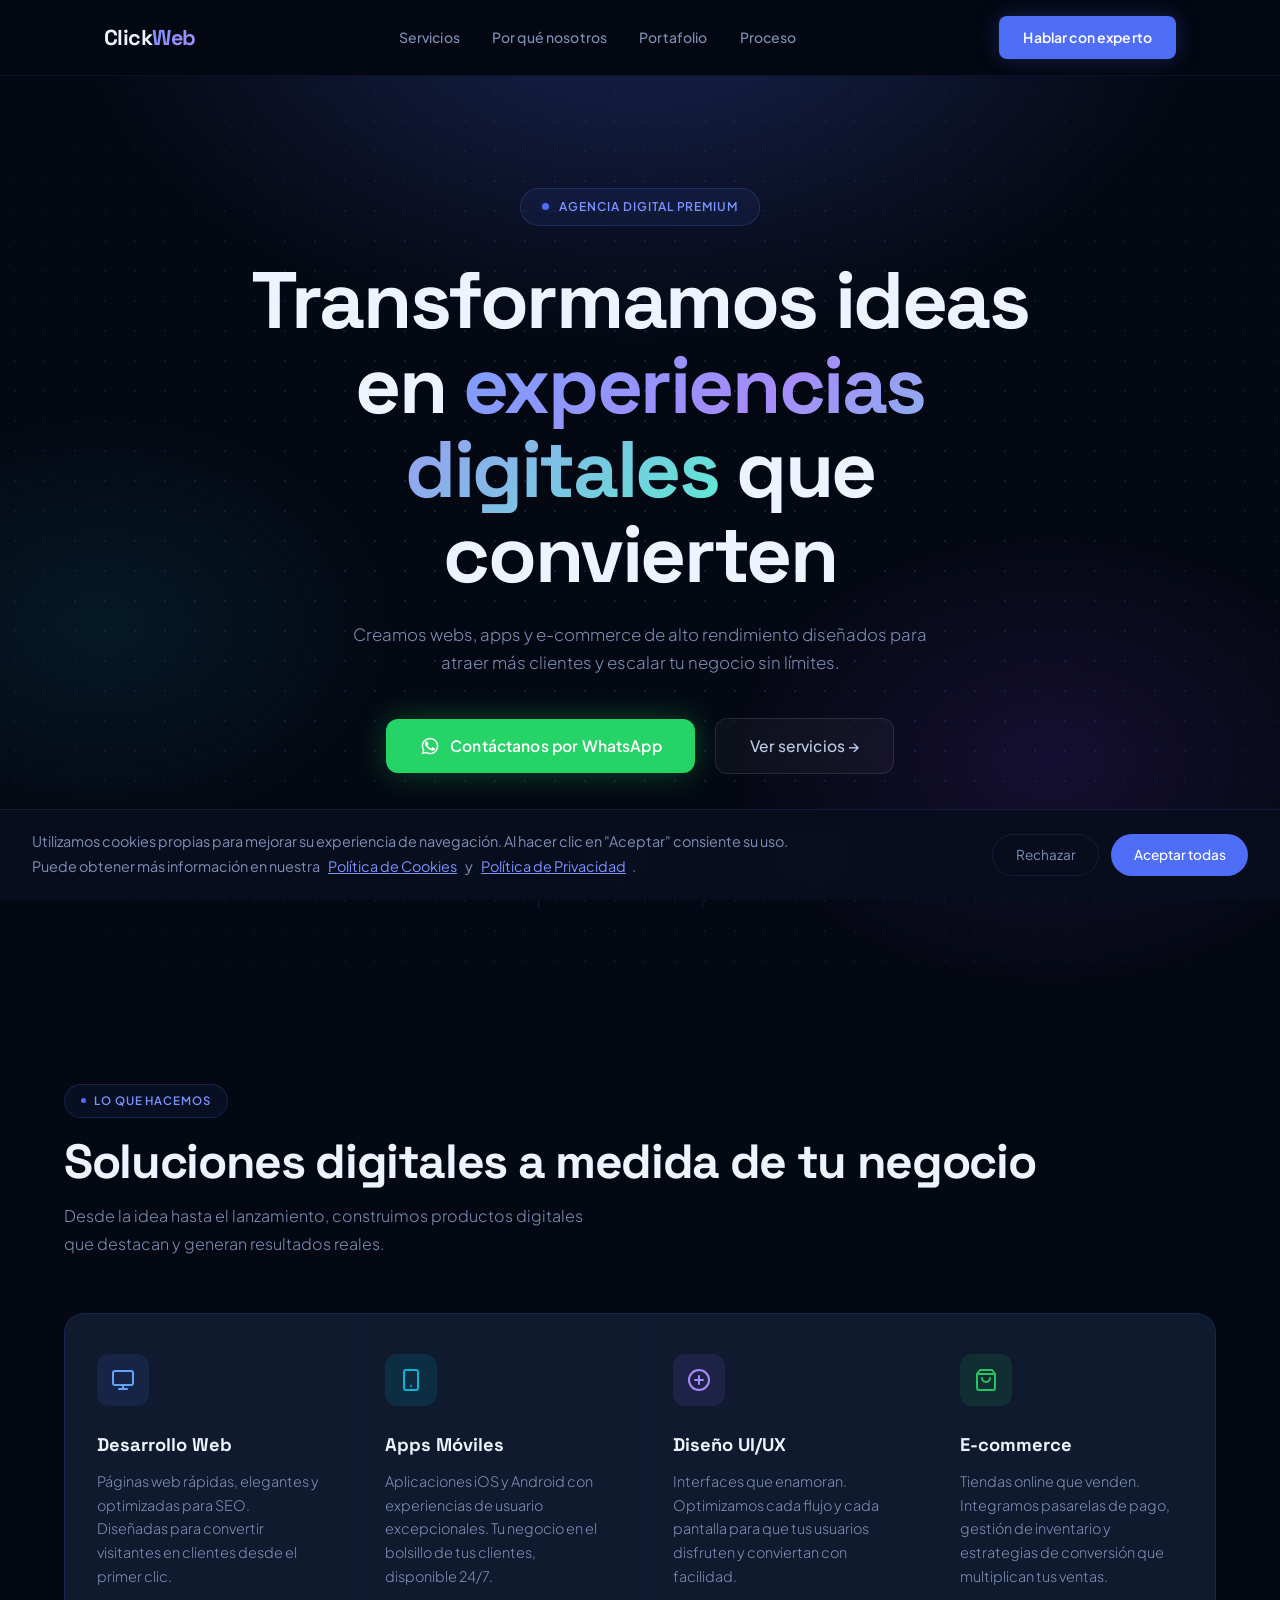
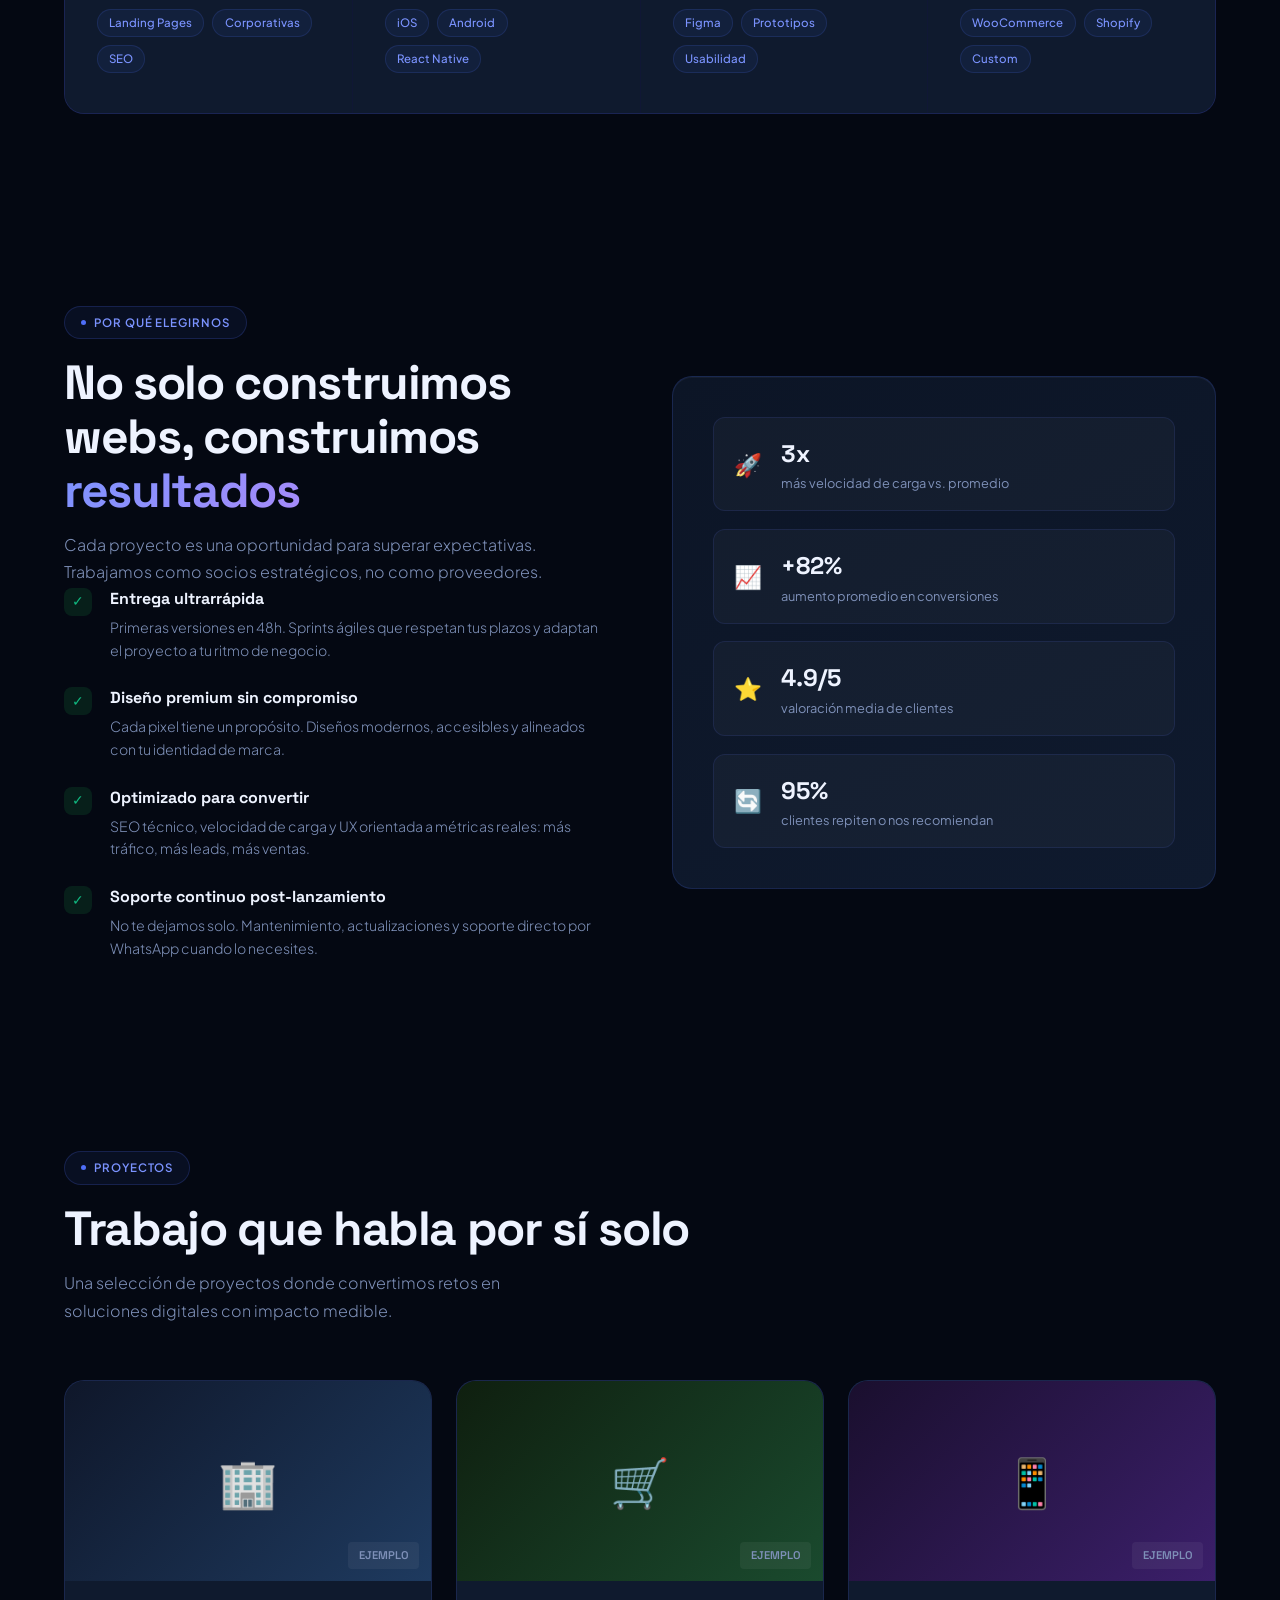
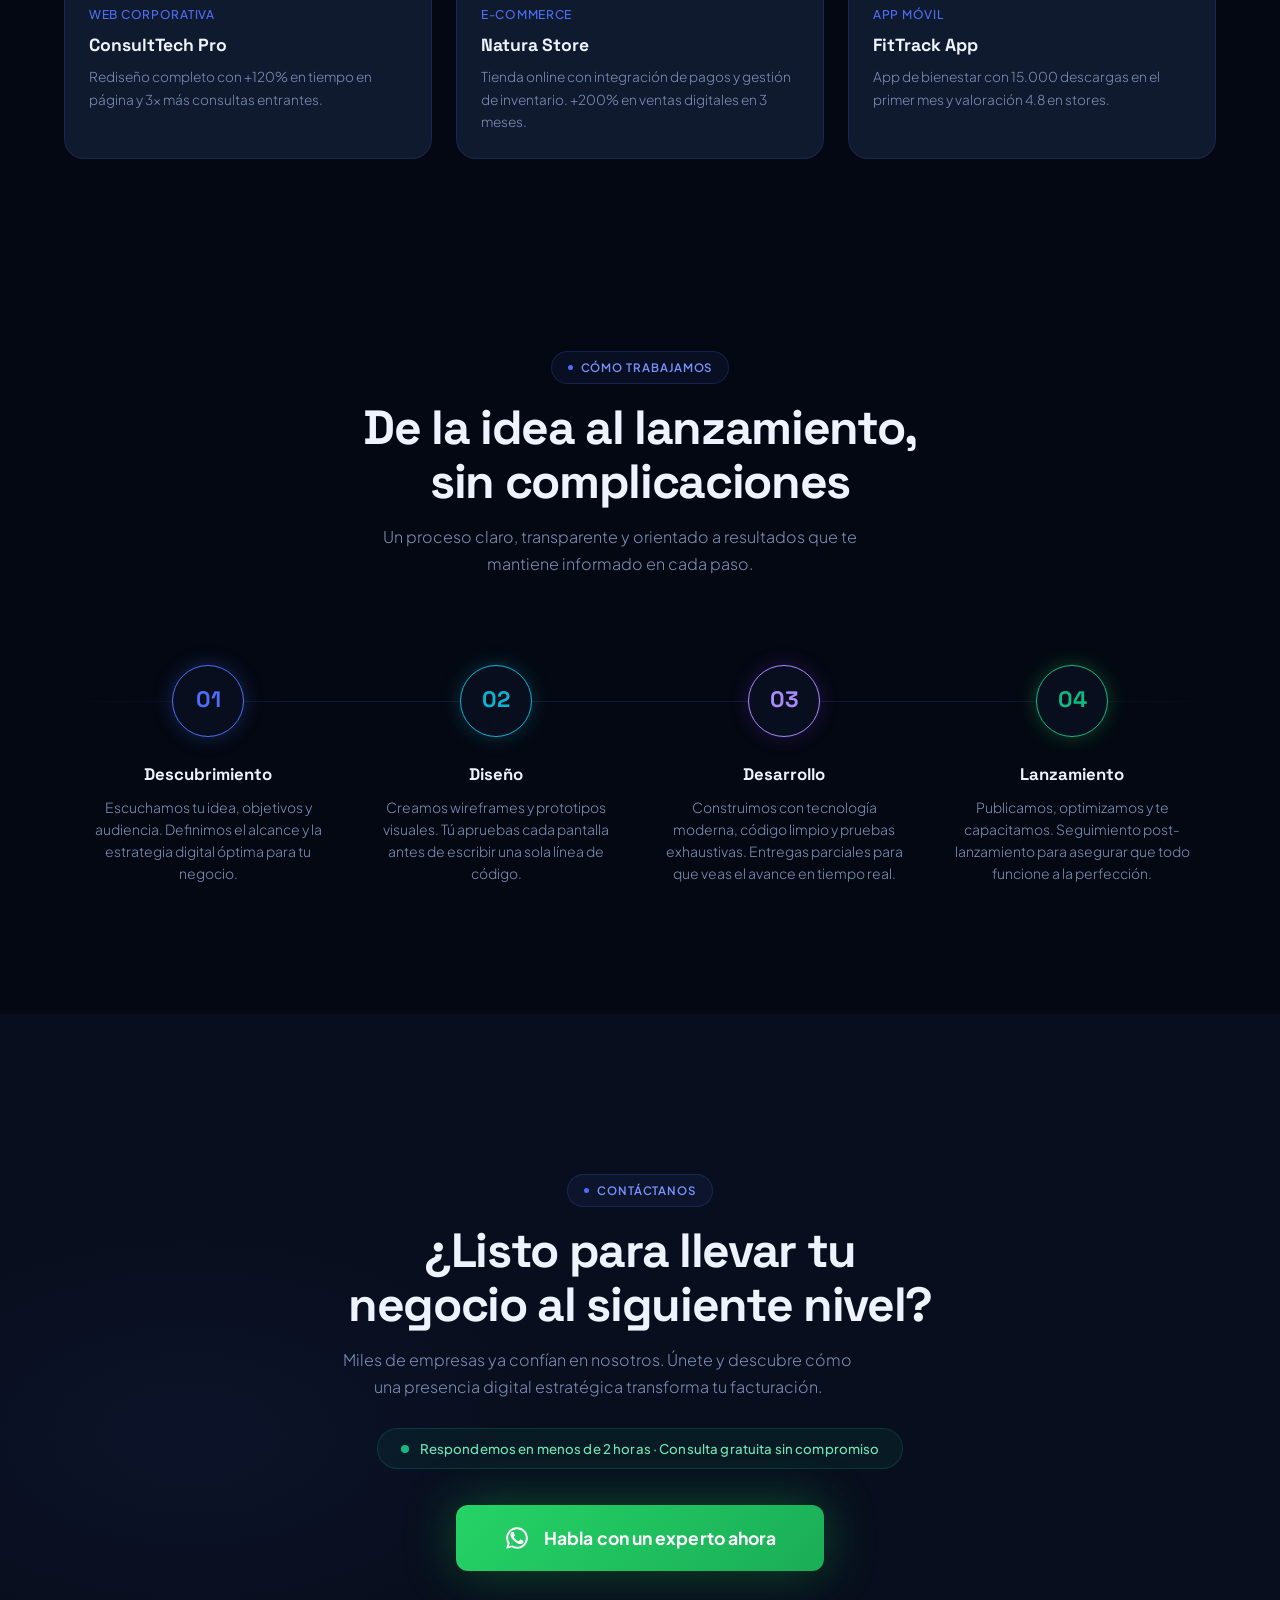
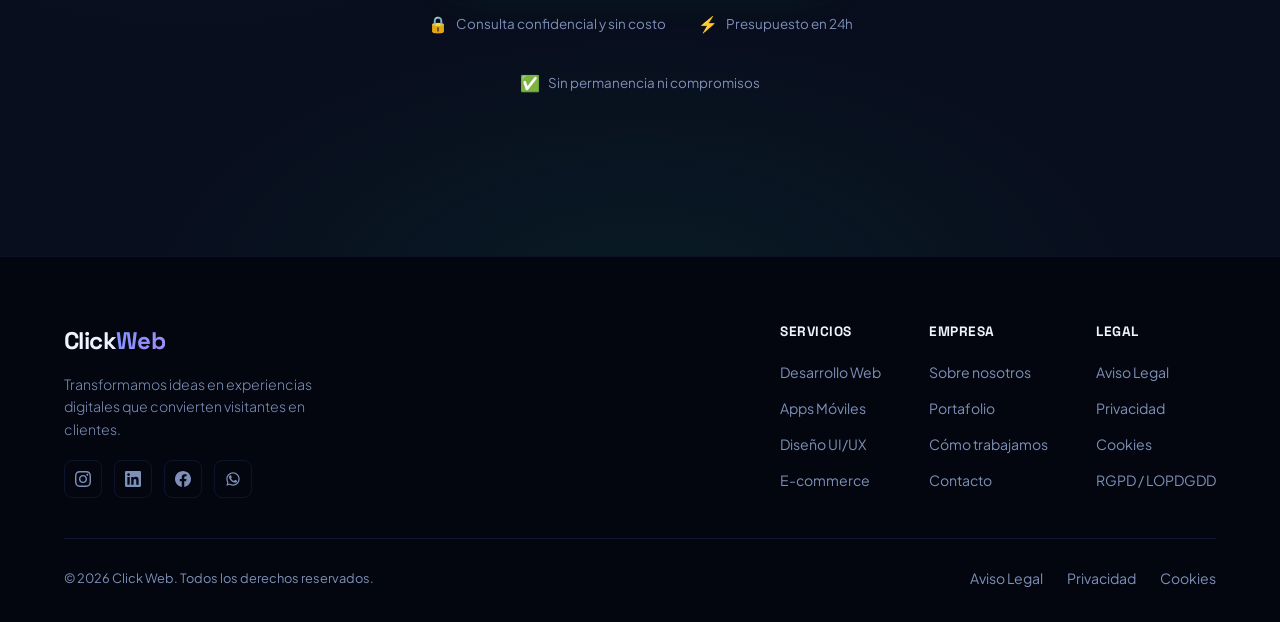
==== commit a4ab1e4f: "Fix menu movil, responsivo completo y bugs CSS/JS" ====
--- a/index.html
+++ b/index.html
@@ -49,6 +49,9 @@
     </nav>
 
     <nav id="mobileNav" class="mobile-nav" aria-label="Menú móvil" aria-hidden="true">
+      <button class="mobile-nav-close" id="mobileNavClose" type="button" aria-label="Cerrar menú">
+        <svg width="22" height="22" viewBox="0 0 24 24" fill="none" stroke="currentColor" stroke-width="2.5" stroke-linecap="round" aria-hidden="true"><path d="M18 6L6 18M6 6l12 12"/></svg>
+      </button>
       <a href="#servicios">Servicios</a>
       <a href="#por-que">Por qué nosotros</a>
       <a href="#portafolio">Portafolio</a>
--- a/assets/css/styles.css
+++ b/assets/css/styles.css
@@ -51,6 +51,7 @@
 button,
 a {
   font: inherit;
+  touch-action: manipulation;
 }
 
 button {
@@ -97,15 +98,19 @@
   left: 0;
   right: 0;
   z-index: 9999;
-  background: rgba(10,15,30,0.97);
+  background: rgba(8,14,29,0.97);
   border-top: 1px solid var(--border);
   padding: 1.25rem 2rem;
+  padding-bottom: max(1.25rem, env(safe-area-inset-bottom, 1.25rem));
+  padding-left: max(2rem, env(safe-area-inset-left, 2rem));
+  padding-right: max(2rem, env(safe-area-inset-right, 2rem));
   display: flex;
   align-items: center;
   justify-content: space-between;
   flex-wrap: wrap;
   gap: 1rem;
   backdrop-filter: blur(14px);
+  -webkit-backdrop-filter: blur(14px);
   transform: translateY(110%);
   opacity: 0;
 }
@@ -315,20 +320,36 @@
 }
 
 .nav-burger span {
-  width: 24px;
+  width: 22px;
   height: 2px;
   background: var(--white);
   border-radius: 2px;
+  transition: transform 0.3s ease, opacity 0.3s ease;
+  transform-origin: center;
+}
+
+.nav-burger[aria-expanded="true"] span:nth-child(1) {
+  transform: translateY(7px) rotate(45deg);
+}
+
+.nav-burger[aria-expanded="true"] span:nth-child(2) {
+  opacity: 0;
+  transform: scaleX(0);
+}
+
+.nav-burger[aria-expanded="true"] span:nth-child(3) {
+  transform: translateY(-7px) rotate(-45deg);
 }
 
 .hero {
   min-height: 100vh;
+  min-height: 100dvh;
   display: flex;
   align-items: center;
   justify-content: center;
   position: relative;
   overflow: hidden;
-  padding: 7rem 5% 4rem;
+  padding: 7rem 5% 5rem;
   text-align: center;
 }
 
@@ -845,7 +866,7 @@
 .process-steps::before {
   content: '';
   position: absolute;
-  top: 36px;
+  top: calc(2rem + 36px);
   left: 0;
   right: 0;
   height: 1px;
@@ -941,7 +962,7 @@
   max-width: 720px;
   margin: 0 auto;
   text-align: center;
-  padding: 4rem 0;
+  padding: 4rem 5%;
 }
 
 .urgency-bar {
@@ -1219,7 +1240,7 @@
   left: 0;
   right: 0;
   bottom: 0;
-  z-index: 99;
+  z-index: 200;
   background: rgba(4,8,18,0.97);
   backdrop-filter: blur(24px);
   -webkit-backdrop-filter: blur(24px);
@@ -1230,10 +1251,34 @@
   gap: 2.5rem;
   transform: translateX(100%);
   transition: transform 0.4s cubic-bezier(0.32, 0.72, 0, 1);
+  padding: env(safe-area-inset-top, 0px) env(safe-area-inset-right, 0px) env(safe-area-inset-bottom, 0px) env(safe-area-inset-left, 0px);
 }
 
 .mobile-nav.open {
   transform: translateX(0);
+}
+
+.mobile-nav-close {
+  position: absolute;
+  top: max(1.25rem, env(safe-area-inset-top, 1.25rem));
+  right: max(1.25rem, env(safe-area-inset-right, 1.25rem));
+  width: 48px;
+  height: 48px;
+  border-radius: 50%;
+  background: rgba(255,255,255,0.07);
+  border: 1px solid rgba(255,255,255,0.12);
+  color: var(--white);
+  display: flex;
+  align-items: center;
+  justify-content: center;
+  cursor: pointer;
+  transition: background 0.2s ease, transform 0.2s ease;
+  flex-shrink: 0;
+}
+
+.mobile-nav-close:hover {
+  background: rgba(255,255,255,0.14);
+  transform: scale(1.06);
 }
 
 .mobile-nav a {
@@ -1243,19 +1288,17 @@
   color: var(--white);
   text-decoration: none;
   letter-spacing: -0.02em;
-  transition: color 0.2s ease;
-}
-
-.mobile-nav a:hover {
-  background: linear-gradient(135deg, var(--accent-light), var(--violet-light));
-  -webkit-background-clip: text;
-  background-clip: text;
-  -webkit-text-fill-color: transparent;
+  transition: opacity 0.2s ease;
+}
+
+.mobile-nav a:hover,
+.mobile-nav a:active {
+  opacity: 0.7;
 }
 
 @media (max-width: 1024px) {
   .hero {
-    padding: 6rem 5% 3rem;
+    padding: 6rem 5% 4rem;
   }
 
   .hero-badge {
@@ -1267,17 +1310,21 @@
   }
 
   .hero-stats {
-    gap: 1.75rem;
+    gap: 1.5rem;
   }
 
   .service-card {
     padding: 2.2rem 1.6rem;
   }
+
+  .why-grid {
+    gap: 3rem;
+  }
 }
 
 @media (max-width: 860px) {
   .site-nav {
-    padding: 1rem 4%;
+    padding: 0.9rem 4%;
   }
 
   .nav-links,
@@ -1290,12 +1337,13 @@
   }
 
   .hero {
-    padding: 5.5rem 5% 3rem;
+    padding: 5.5rem 5% 4rem;
+    min-height: 100svh;
   }
 
   .hero-badge {
-    padding: 0.35rem 0.95rem;
-    font-size: 0.75rem;
+    padding: 0.4rem 1rem;
+    font-size: 0.72rem;
   }
 
   .hero-sub {
@@ -1306,7 +1354,7 @@
     display: flex;
     flex-direction: column;
     gap: 0.95rem;
-    width: min(100%, 380px);
+    width: min(100%, 400px);
     margin: 0 auto;
   }
 
@@ -1314,20 +1362,27 @@
   .btn-secondary {
     width: 100%;
     justify-content: center;
-    padding: 0.95rem 1.15rem;
+    padding: 1rem 1.5rem;
   }
 
   .hero-stats {
     flex-direction: column;
-    gap: 1rem;
+    gap: 1.25rem;
+    margin-top: 2.5rem;
   }
 
   .stat {
     width: 100%;
-    max-width: 320px;
+    max-width: 280px;
     margin: 0 auto;
     border-left: none;
-    padding: 0;
+    padding: 0.75rem 0;
+    border-top: 1px solid var(--border);
+  }
+
+  .stat:first-child {
+    border-top: none;
+    padding-top: 0;
   }
 
   .why-grid {
@@ -1340,34 +1395,53 @@
   }
 
   .portfolio-grid {
+    grid-template-columns: 1fr;
+    gap: 1.25rem;
+  }
+
+  .portfolio-thumb {
+    height: 200px;
+  }
+
+  .process-steps {
+    grid-template-columns: repeat(2, 1fr);
     gap: 1rem;
   }
 
-  .portfolio-thumb {
-    height: 180px;
-  }
-
-  .process-steps {
-    gap: 1rem;
+  .process-steps::before {
+    display: none;
   }
 
   .step {
-    padding: 1.8rem 1.3rem;
+    padding: 1.75rem 1.25rem;
+    background: var(--card);
+    border: 1px solid var(--border);
+    border-radius: var(--radius-lg);
+  }
+
+  .section-head-centered {
+    max-width: 100%;
+    text-align: left;
   }
 
   .footer-main {
     flex-direction: column;
-    align-items: center;
+    gap: 2rem;
+  }
+
+  .footer-brand {
+    width: 100%;
   }
 
   .footer-links {
     width: 100%;
-    gap: 1.75rem;
-    justify-content: space-between;
+    gap: 1.5rem;
+    justify-content: flex-start;
   }
 
   .footer-col {
-    min-width: 180px;
+    flex: 1;
+    min-width: 140px;
   }
 
   .footer-bottom {
@@ -1383,7 +1457,8 @@
   }
 
   .cookie-banner {
-    padding: 1rem 1rem 1.2rem;
+    padding: 1rem 1.25rem 1.25rem;
+    padding-bottom: max(1.25rem, env(safe-area-inset-bottom, 1.25rem));
   }
 
   .cookie-banner p {
@@ -1393,69 +1468,110 @@
   .cookie-btns {
     width: 100%;
     justify-content: flex-start;
+    gap: 0.6rem;
     flex-wrap: wrap;
   }
 
   .modal {
     max-width: 95%;
-    padding: 1.75rem;
+    padding: 1.75rem 1.5rem;
+    max-height: 90vh;
+  }
+
+  .contact-inner {
+    padding: 3.5rem 4%;
   }
 }
 
 @media (max-width: 600px) {
   .site-nav {
-    padding: 0.85rem 4%;
+    padding: 0.8rem 4%;
   }
 
   .hero {
-    padding: 5rem 4% 2.5rem;
+    padding: 4.5rem 4% 3.5rem;
+    min-height: 100svh;
   }
 
   h1 {
-    font-size: clamp(2rem, 8vw, 3.4rem);
+    font-size: clamp(2rem, 8.5vw, 3.2rem);
+    letter-spacing: -0.025em;
   }
 
   .hero-sub {
-    font-size: 1rem;
+    font-size: 0.975rem;
   }
 
   .hero-btns {
     width: 100%;
-    gap: 0.85rem;
+    gap: 0.8rem;
   }
 
   .btn-wa,
   .btn-secondary {
     font-size: 0.95rem;
-    padding: 0.9rem 1.1rem;
+    padding: 0.95rem 1.25rem;
   }
 
   .hero-stats {
-    gap: 0.9rem;
+    gap: 0;
+    margin-top: 2rem;
+  }
+
+  .stat {
+    max-width: 100%;
+    padding: 0.65rem 0;
+  }
+
+  .stat-num {
+    font-size: 1.9rem;
+  }
+
+  .portfolio-grid {
+    gap: 1rem;
   }
 
   .portfolio-thumb {
-    height: 160px;
+    height: 180px;
   }
 
   .section {
-    padding: 4rem 4%;
+    padding: 3.5rem 4%;
   }
 
   .section-title {
-    font-size: clamp(1.7rem, 6vw, 2.3rem);
+    font-size: clamp(1.65rem, 6vw, 2.2rem);
   }
 
   .section-sub {
     max-width: 100%;
-  }
-
-  .process-steps::before {
-    display: none;
+    font-size: 0.95rem;
+  }
+
+  .process-steps {
+    grid-template-columns: 1fr;
+    gap: 0.75rem;
   }
 
   .step {
-    padding: 1.5rem 1rem;
+    padding: 1.5rem 1.25rem;
+    display: flex;
+    align-items: flex-start;
+    gap: 1.25rem;
+    text-align: left;
+  }
+
+  .step-num {
+    width: 52px;
+    height: 52px;
+    font-size: 1.1rem;
+    flex-shrink: 0;
+    margin: 0;
+  }
+
+  .step-title {
+    margin-bottom: 0.3rem;
+    font-size: 1rem;
   }
 
   .footer-links {
@@ -1463,8 +1579,17 @@
     gap: 1.5rem;
   }
 
+  .footer-col {
+    min-width: 0;
+    width: 100%;
+  }
+
   .socials {
-    justify-content: center;
+    justify-content: flex-start;
+  }
+
+  .contact-trust {
+    gap: 0.75rem;
   }
 
   .trust-item {
@@ -1472,4 +1597,56 @@
     justify-content: center;
     text-align: center;
   }
-}
+
+  .btn-wa-big {
+    font-size: 1rem;
+    padding: 1rem 1.75rem;
+    width: 100%;
+    justify-content: center;
+  }
+
+  .urgency-bar {
+    font-size: 0.79rem;
+    padding: 0.5rem 1rem;
+  }
+
+  .modal {
+    padding: 1.5rem 1.25rem;
+    max-height: 92vh;
+    border-radius: var(--radius-md);
+  }
+
+  .modal h2 {
+    font-size: 1.25rem;
+    padding-right: 2rem;
+  }
+
+  .section-head-centered {
+    text-align: left;
+  }
+
+  .hero-badge {
+    font-size: 0.7rem;
+    padding: 0.4rem 0.95rem;
+    letter-spacing: 0.06em;
+  }
+}
+
+@media (max-width: 380px) {
+  .hero {
+    padding: 4rem 4% 3rem;
+  }
+
+  h1 {
+    font-size: clamp(1.85rem, 9vw, 2.8rem);
+  }
+
+  .btn-wa-big {
+    font-size: 0.95rem;
+    padding: 0.95rem 1.25rem;
+  }
+
+  .section {
+    padding: 3rem 4%;
+  }
+}
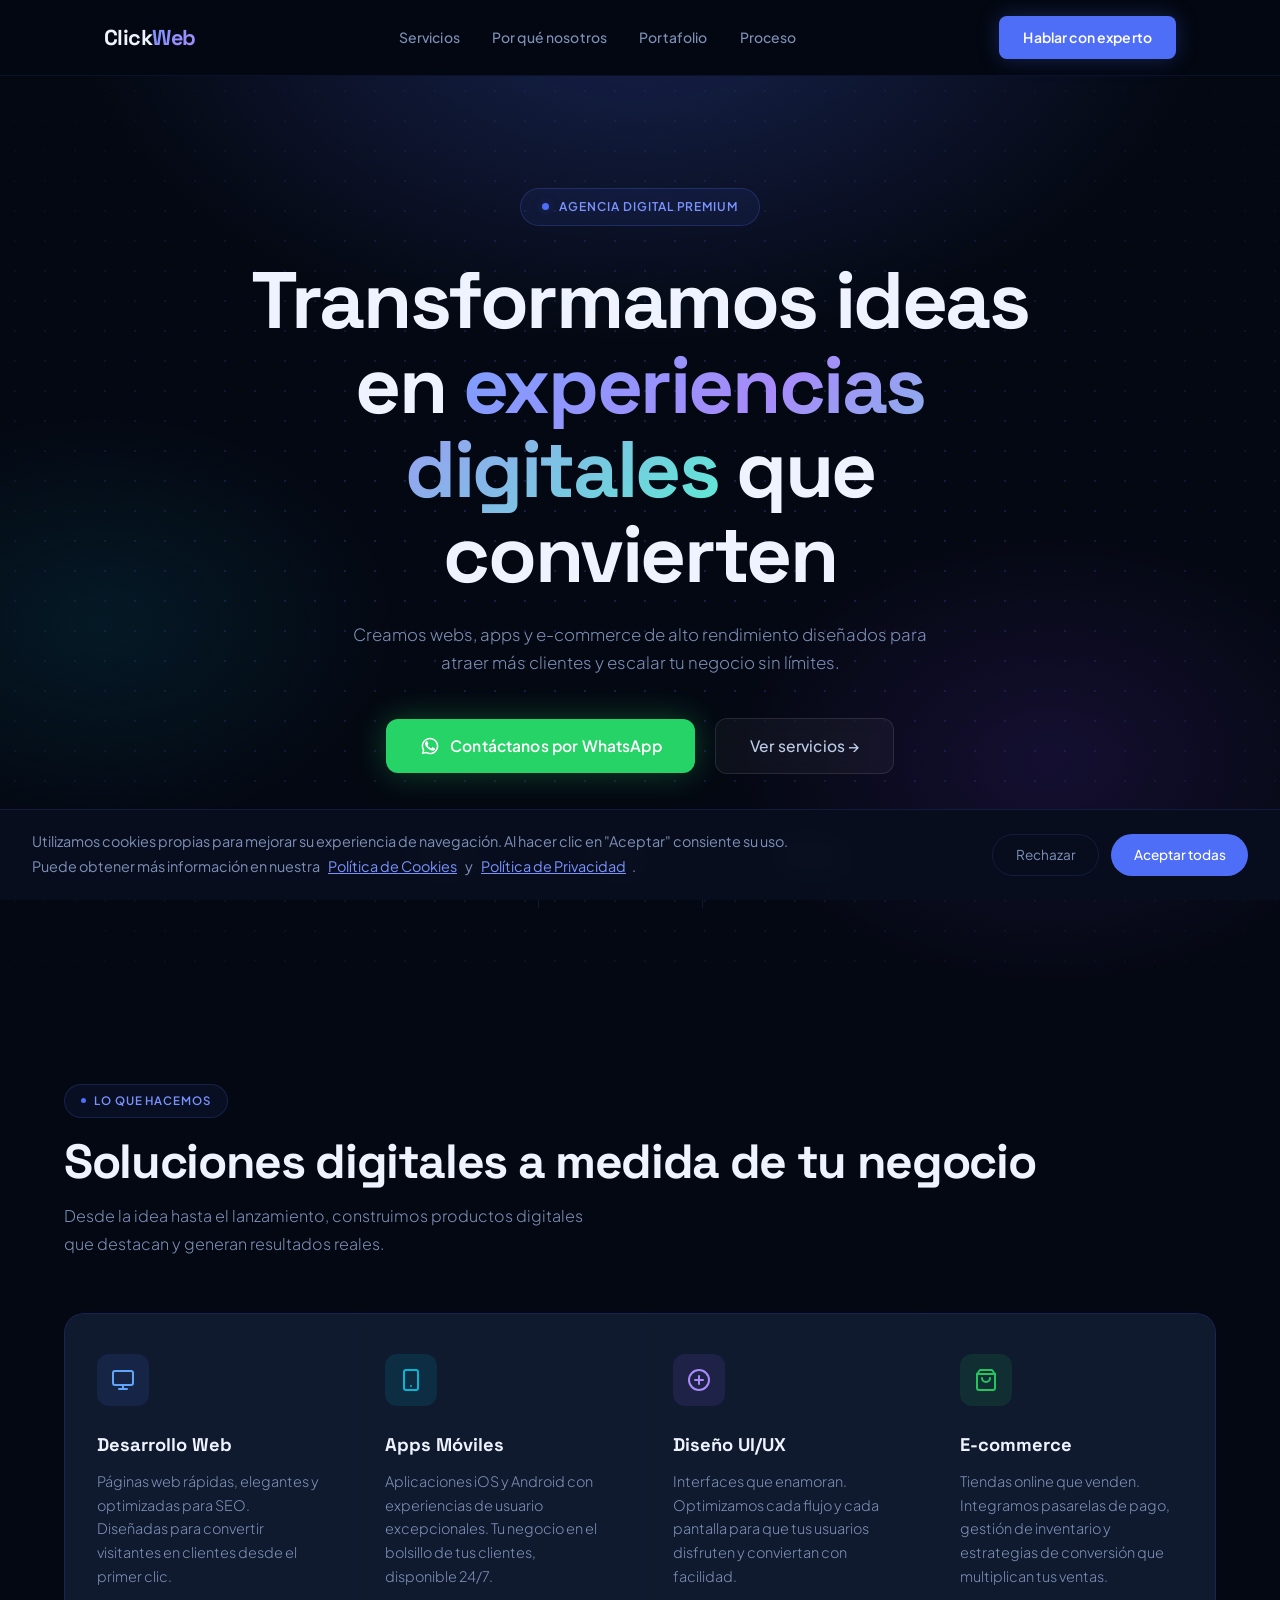
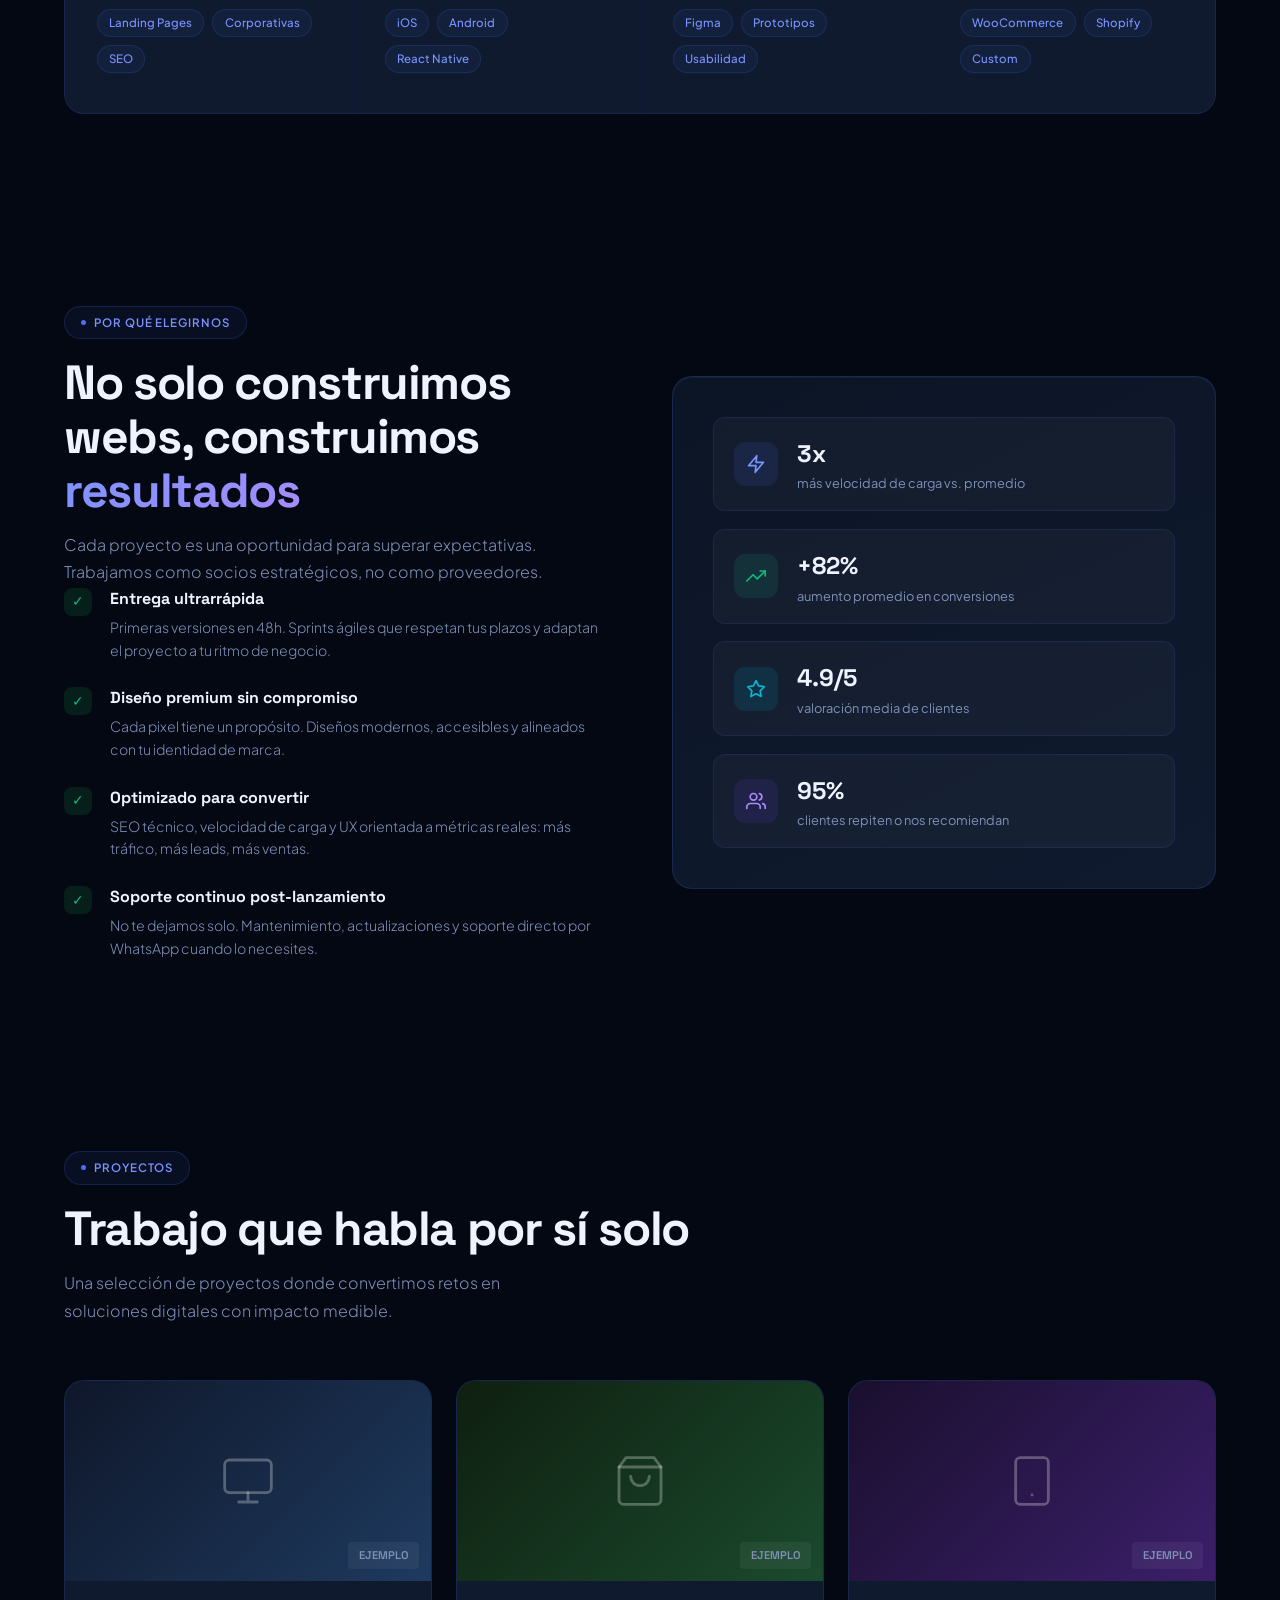
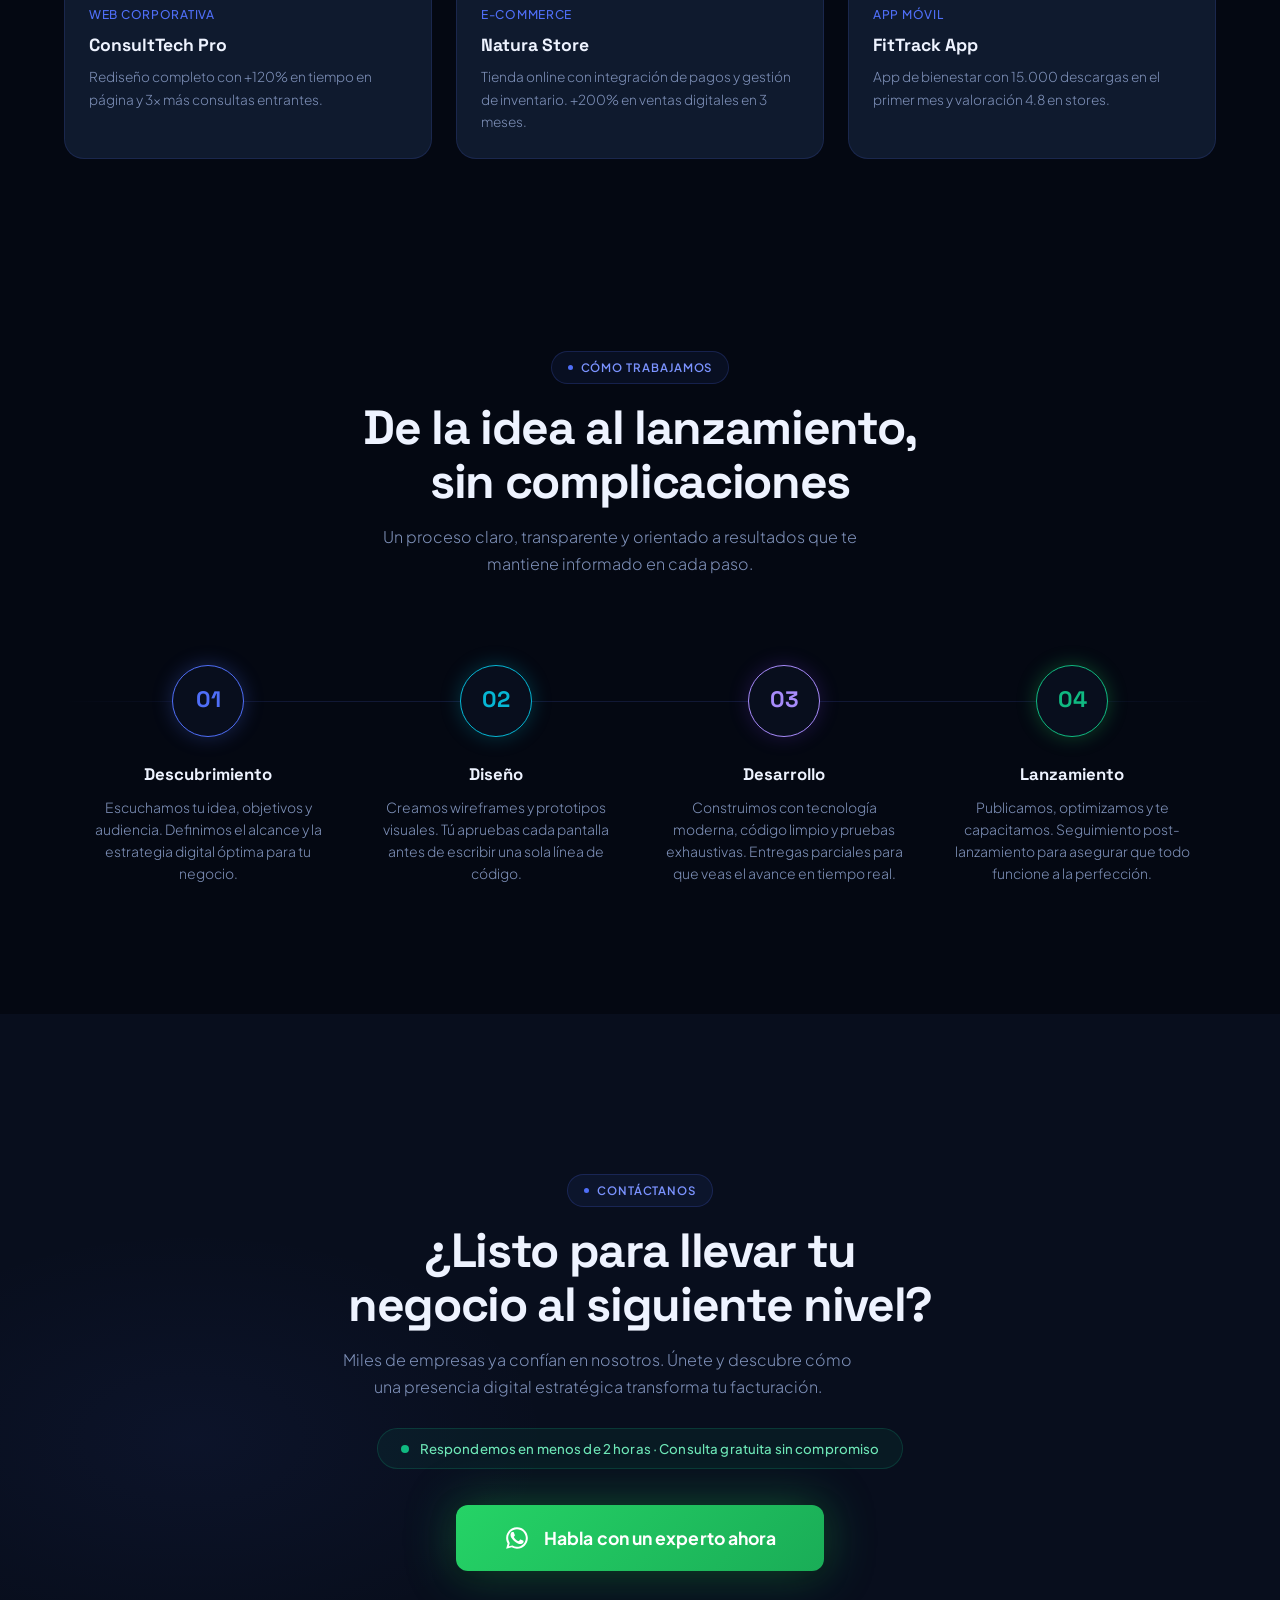
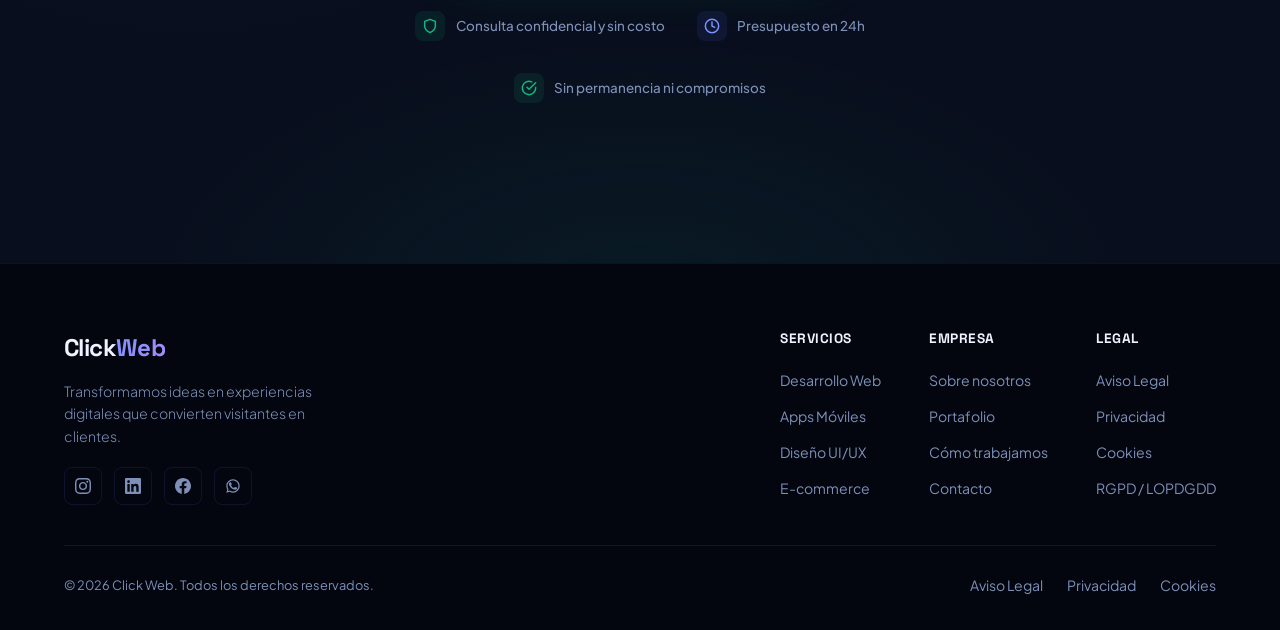
==== commit 325c435b: "Add favicon SVG, replace all emojis with professional SVG icons" ====
--- a/index.html
+++ b/index.html
@@ -7,7 +7,9 @@
   <meta name="description" content="Click Web: desarrollo web, apps móviles, UI/UX y e-commerce. Transformamos ideas en experiencias digitales que generan resultados." />
   <meta name="robots" content="index, follow" />
   <meta name="author" content="Click Web" />
-  <meta name="theme-color" content="#050810" />
+  <meta name="theme-color" content="#4f6ef7" />
+  <link rel="icon" href="assets/img/favicon.svg" type="image/svg+xml" />
+  <link rel="apple-touch-icon" href="assets/img/favicon.svg" />
   <meta property="og:type" content="website" />
   <meta property="og:title" content="Click Web — Soluciones Digitales que Convierten" />
   <meta property="og:description" content="Click Web: desarrollo web, apps móviles, UI/UX y e-commerce. Transformamos ideas en experiencias digitales que generan resultados." />
@@ -152,19 +154,27 @@
         </div>
         <div class="why-visual reveal" aria-hidden="true">
           <div class="why-metric">
-            <div class="why-metric-icon">🚀</div>
+            <div class="why-metric-icon wmi-blue" aria-hidden="true">
+              <svg width="20" height="20" viewBox="0 0 24 24" fill="none" stroke="currentColor" stroke-width="2" stroke-linecap="round" stroke-linejoin="round"><polygon points="13 2 3 14 12 14 11 22 21 10 12 10 13 2"/></svg>
+            </div>
             <div><div class="why-metric-num">3x</div><div class="why-metric-label">más velocidad de carga vs. promedio</div></div>
           </div>
           <div class="why-metric">
-            <div class="why-metric-icon">📈</div>
+            <div class="why-metric-icon wmi-green" aria-hidden="true">
+              <svg width="20" height="20" viewBox="0 0 24 24" fill="none" stroke="currentColor" stroke-width="2" stroke-linecap="round" stroke-linejoin="round"><polyline points="23 6 13.5 15.5 8.5 10.5 1 18"/><polyline points="17 6 23 6 23 12"/></svg>
+            </div>
             <div><div class="why-metric-num">+82%</div><div class="why-metric-label">aumento promedio en conversiones</div></div>
           </div>
           <div class="why-metric">
-            <div class="why-metric-icon">⭐</div>
+            <div class="why-metric-icon wmi-cyan" aria-hidden="true">
+              <svg width="20" height="20" viewBox="0 0 24 24" fill="none" stroke="currentColor" stroke-width="2" stroke-linecap="round" stroke-linejoin="round"><polygon points="12 2 15.09 8.26 22 9.27 17 14.14 18.18 21.02 12 17.77 5.82 21.02 7 14.14 2 9.27 8.91 8.26 12 2"/></svg>
+            </div>
             <div><div class="why-metric-num">4.9/5</div><div class="why-metric-label">valoración media de clientes</div></div>
           </div>
           <div class="why-metric">
-            <div class="why-metric-icon">🔄</div>
+            <div class="why-metric-icon wmi-violet" aria-hidden="true">
+              <svg width="20" height="20" viewBox="0 0 24 24" fill="none" stroke="currentColor" stroke-width="2" stroke-linecap="round" stroke-linejoin="round"><path d="M17 21v-2a4 4 0 0 0-4-4H5a4 4 0 0 0-4 4v2"/><circle cx="9" cy="7" r="4"/><path d="M23 21v-2a4 4 0 0 0-3-3.87"/><path d="M16 3.13a4 4 0 0 1 0 7.75"/></svg>
+            </div>
             <div><div class="why-metric-num">95%</div><div class="why-metric-label">clientes repiten o nos recomiendan</div></div>
           </div>
         </div>
@@ -180,7 +190,9 @@
       <div class="portfolio-grid reveal">
         <article class="portfolio-card">
           <div class="portfolio-thumb portfolio-thumb-1" aria-hidden="true">
-            <span>🏢</span>
+            <div class="portfolio-thumb-icon">
+              <svg width="56" height="56" viewBox="0 0 24 24" fill="none" stroke="currentColor" stroke-width="1.2" stroke-linecap="round" stroke-linejoin="round"><rect x="2" y="3" width="20" height="14" rx="2"/><path d="M8 21h8M12 17v4"/></svg>
+            </div>
             <div class="portfolio-overlay"><span>Ver proyecto →</span></div>
             <span class="portfolio-mock-label">EJEMPLO</span>
           </div>
@@ -192,7 +204,9 @@
         </article>
         <article class="portfolio-card">
           <div class="portfolio-thumb portfolio-thumb-2" aria-hidden="true">
-            <span>🛒</span>
+            <div class="portfolio-thumb-icon">
+              <svg width="56" height="56" viewBox="0 0 24 24" fill="none" stroke="currentColor" stroke-width="1.2" stroke-linecap="round" stroke-linejoin="round"><path d="M6 2L3 6v14a2 2 0 002 2h14a2 2 0 002-2V6l-3-4z"/><line x1="3" y1="6" x2="21" y2="6"/><path d="M16 10a4 4 0 01-8 0"/></svg>
+            </div>
             <div class="portfolio-overlay"><span>Ver proyecto →</span></div>
             <span class="portfolio-mock-label">EJEMPLO</span>
           </div>
@@ -204,7 +218,9 @@
         </article>
         <article class="portfolio-card">
           <div class="portfolio-thumb portfolio-thumb-3" aria-hidden="true">
-            <span>📱</span>
+            <div class="portfolio-thumb-icon">
+              <svg width="56" height="56" viewBox="0 0 24 24" fill="none" stroke="currentColor" stroke-width="1.2" stroke-linecap="round" stroke-linejoin="round"><rect x="5" y="2" width="14" height="20" rx="2"/><path d="M12 18h.01"/></svg>
+            </div>
             <div class="portfolio-overlay"><span>Ver proyecto →</span></div>
             <span class="portfolio-mock-label">EJEMPLO</span>
           </div>
@@ -262,9 +278,24 @@
           Habla con un experto ahora
         </a>
         <div class="contact-trust">
-          <p class="trust-item"><strong>🔒</strong> Consulta confidencial y sin costo</p>
-          <p class="trust-item"><strong>⚡</strong> Presupuesto en 24h</p>
-          <p class="trust-item"><strong>✅</strong> Sin permanencia ni compromisos</p>
+          <p class="trust-item">
+            <span class="trust-icon trust-icon--shield" aria-hidden="true">
+              <svg width="16" height="16" viewBox="0 0 24 24" fill="none" stroke="currentColor" stroke-width="2.2" stroke-linecap="round" stroke-linejoin="round"><path d="M12 22s8-4 8-10V5l-8-3-8 3v7c0 6 8 10 8 10z"/></svg>
+            </span>
+            Consulta confidencial y sin costo
+          </p>
+          <p class="trust-item">
+            <span class="trust-icon trust-icon--clock" aria-hidden="true">
+              <svg width="16" height="16" viewBox="0 0 24 24" fill="none" stroke="currentColor" stroke-width="2.2" stroke-linecap="round" stroke-linejoin="round"><circle cx="12" cy="12" r="10"/><polyline points="12 6 12 12 16 14"/></svg>
+            </span>
+            Presupuesto en 24h
+          </p>
+          <p class="trust-item">
+            <span class="trust-icon trust-icon--check" aria-hidden="true">
+              <svg width="16" height="16" viewBox="0 0 24 24" fill="none" stroke="currentColor" stroke-width="2.2" stroke-linecap="round" stroke-linejoin="round"><path d="M22 11.08V12a10 10 0 1 1-5.93-9.14"/><polyline points="22 4 12 14.01 9 11.01"/></svg>
+            </span>
+            Sin permanencia ni compromisos
+          </p>
         </div>
       </div>
     </section>
--- a/assets/css/styles.css
+++ b/assets/css/styles.css
@@ -698,9 +698,19 @@
 }
 
 .why-metric-icon {
-  font-size: 1.4rem;
+  width: 44px;
+  height: 44px;
+  border-radius: 11px;
+  display: flex;
+  align-items: center;
+  justify-content: center;
   flex-shrink: 0;
 }
+
+.wmi-blue  { background: rgba(79,110,247,0.12); color: var(--accent-light); }
+.wmi-green { background: rgba(16,185,129,0.12); color: #10b981; }
+.wmi-cyan  { background: rgba(6,182,212,0.12);  color: var(--cyan); }
+.wmi-violet{ background: rgba(124,58,237,0.12); color: var(--violet-light); }
 
 .why-metric-num {
   font-family: 'Space Grotesk', sans-serif;
@@ -780,9 +790,15 @@
   display: flex;
   align-items: center;
   justify-content: center;
-  font-size: 3rem;
   position: relative;
   overflow: hidden;
+}
+
+.portfolio-thumb-icon {
+  color: rgba(255,255,255,0.28);
+  display: flex;
+  align-items: center;
+  justify-content: center;
 }
 
 .portfolio-thumb-1 {
@@ -999,14 +1015,36 @@
 .trust-item {
   display: flex;
   align-items: center;
-  gap: 0.5rem;
+  gap: 0.65rem;
   font-size: 0.84rem;
   color: var(--muted);
   margin: 0;
-}
-
-.trust-item strong {
-  font-size: 1rem;
+  font-weight: 500;
+}
+
+.trust-icon {
+  width: 30px;
+  height: 30px;
+  border-radius: var(--radius-sm);
+  display: flex;
+  align-items: center;
+  justify-content: center;
+  flex-shrink: 0;
+}
+
+.trust-icon--shield {
+  background: rgba(16,185,129,0.1);
+  color: #10b981;
+}
+
+.trust-icon--clock {
+  background: rgba(79,110,247,0.1);
+  color: var(--accent-light);
+}
+
+.trust-icon--check {
+  background: rgba(16,185,129,0.1);
+  color: #10b981;
 }
 
 .site-footer {
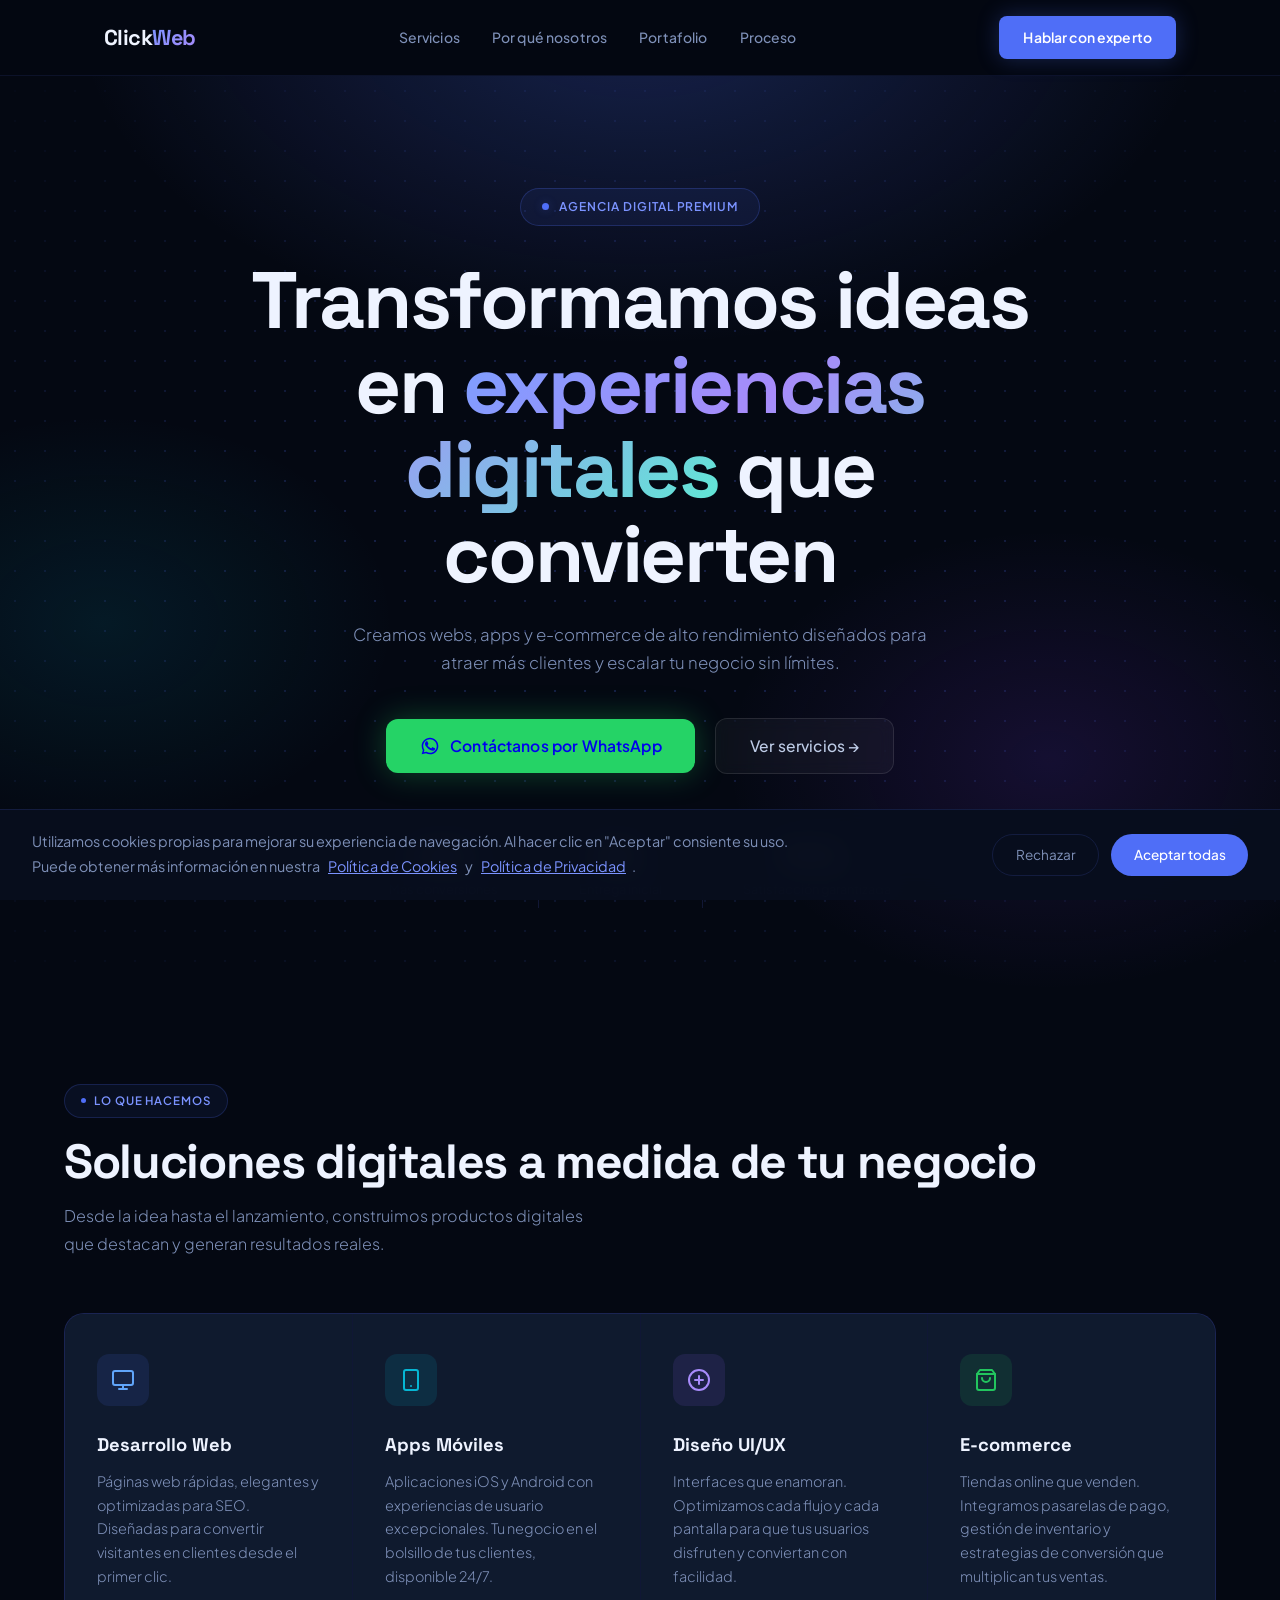
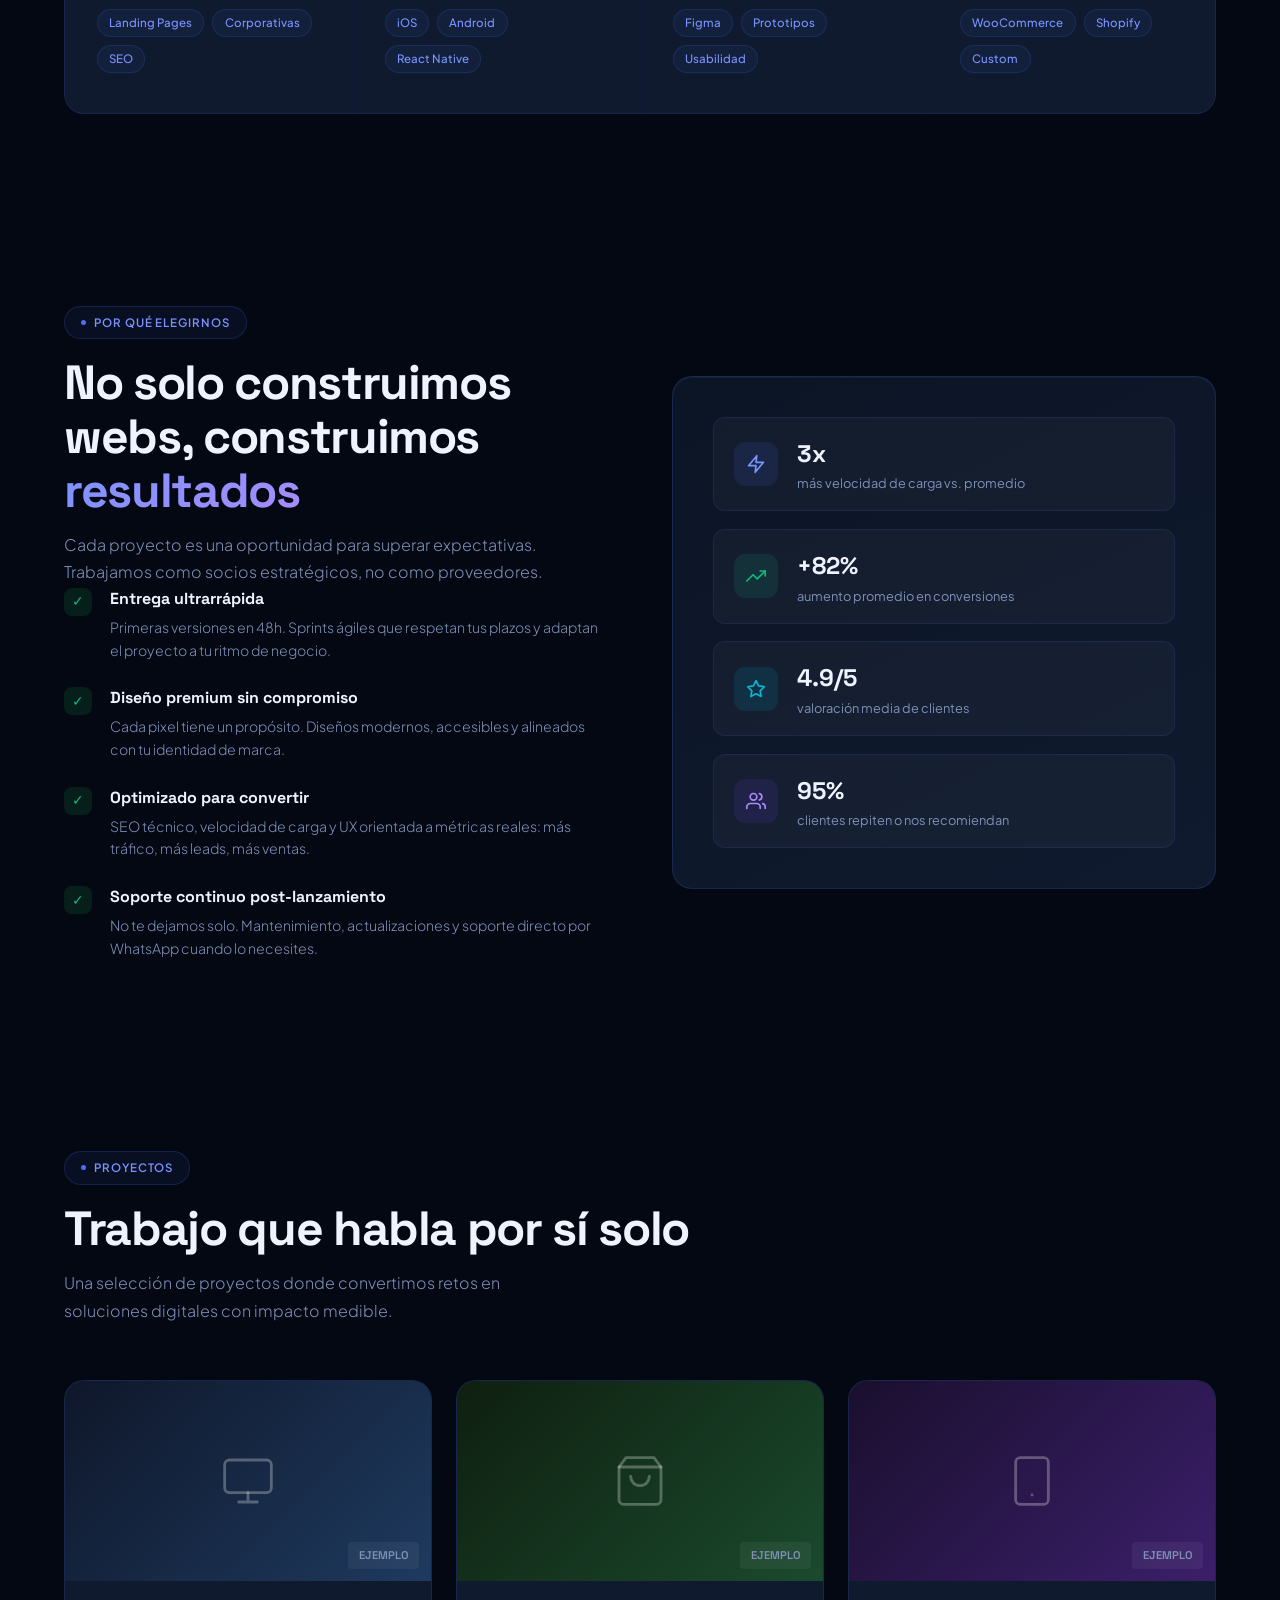
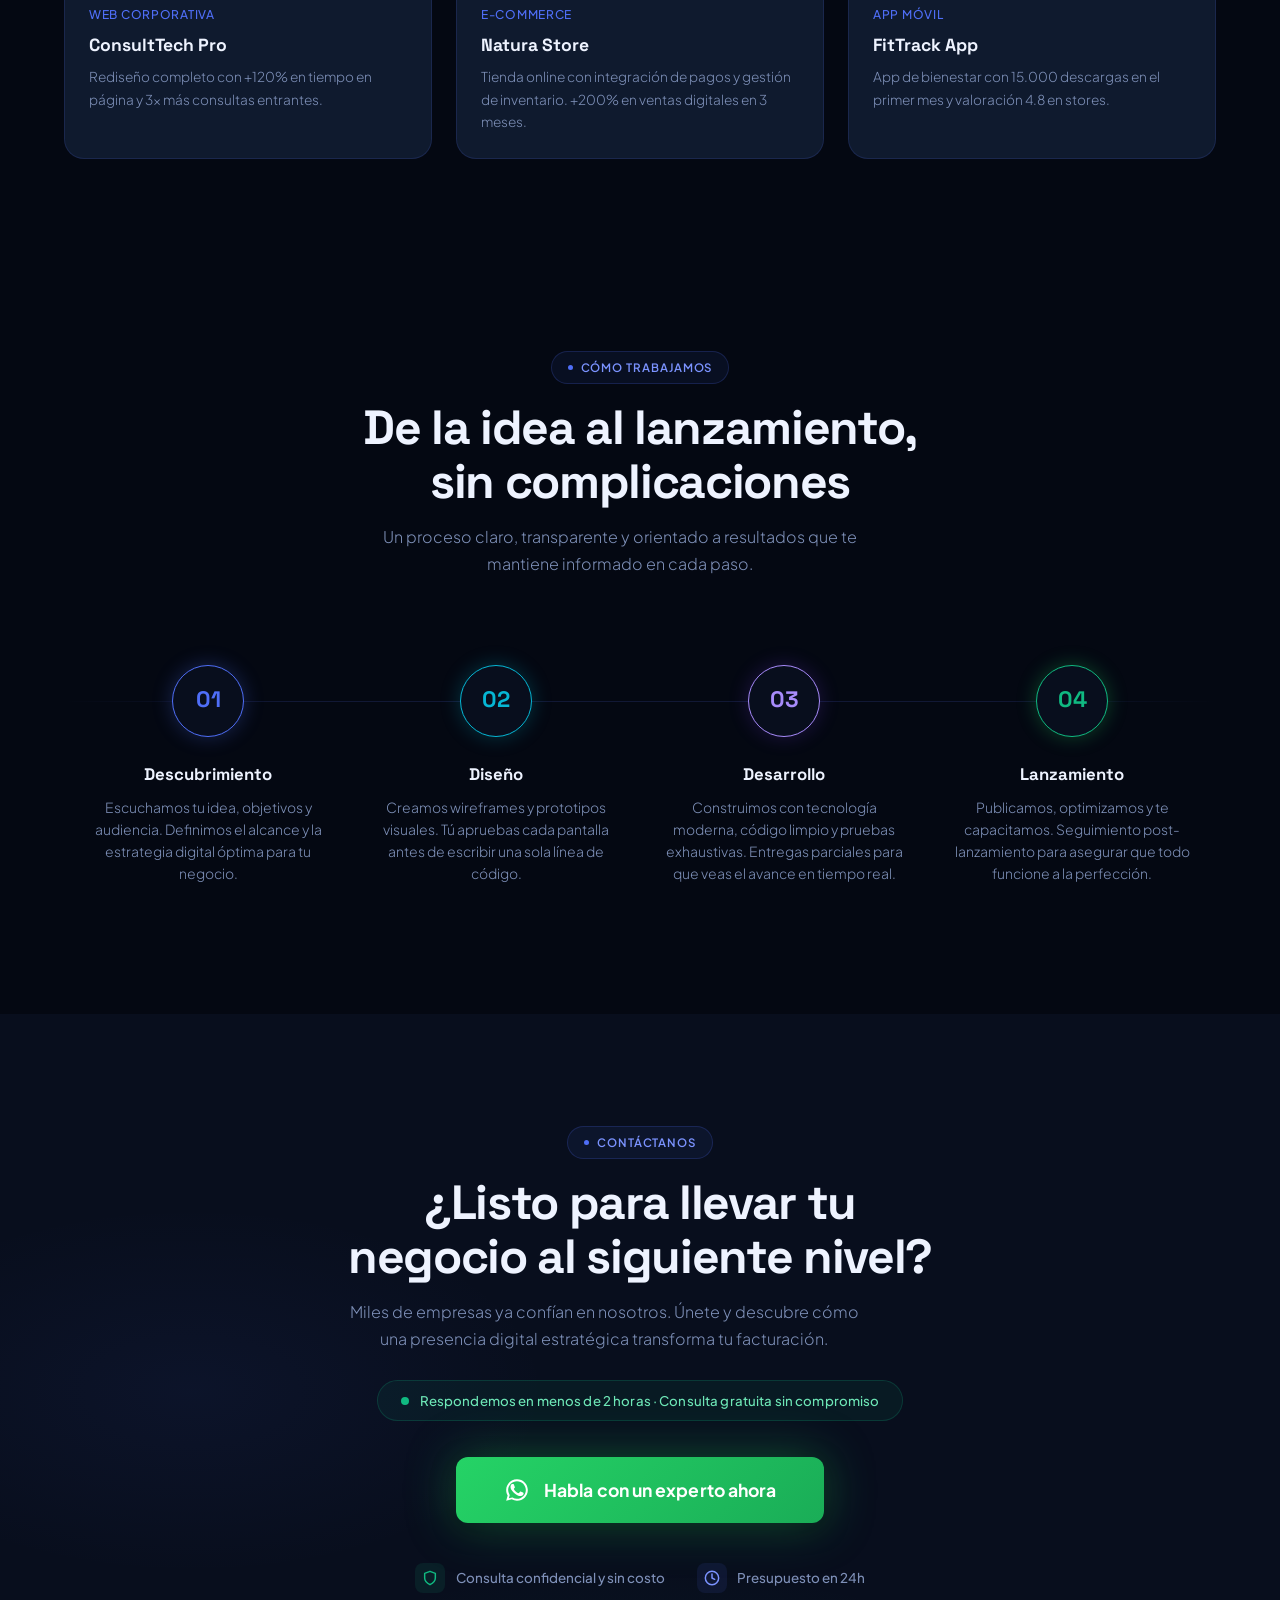
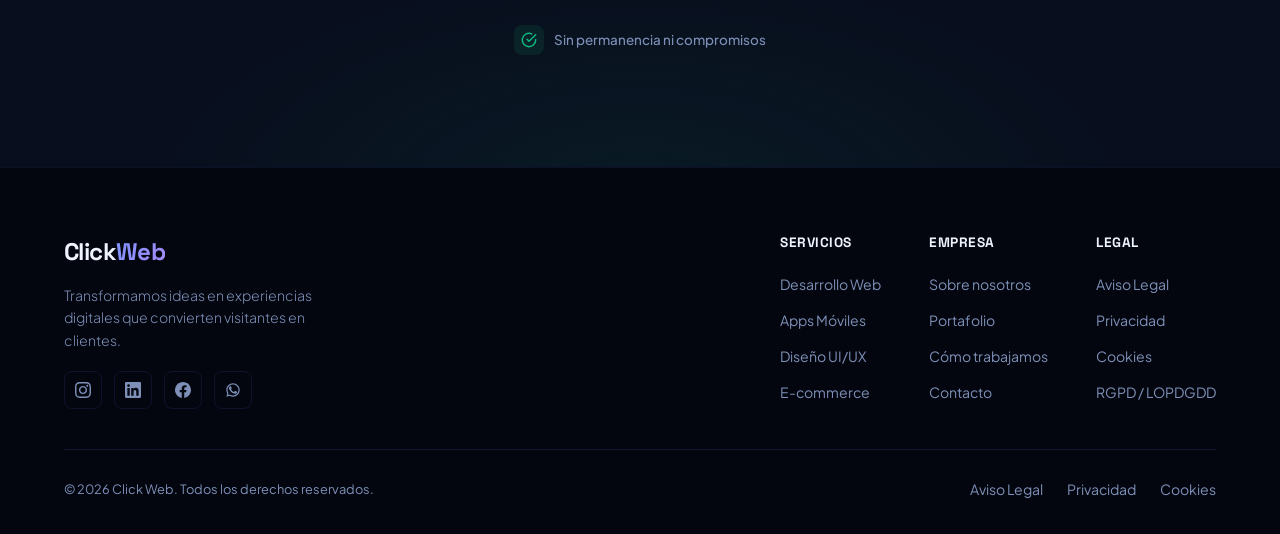
==== commit 0ab4fcf9: "Full audit: modal stack, reduced-motion, cursor, max-width grids, aria fixes, dead code removed" ====
--- a/index.html
+++ b/index.html
@@ -14,9 +14,13 @@
   <meta property="og:title" content="Click Web — Soluciones Digitales que Convierten" />
   <meta property="og:description" content="Click Web: desarrollo web, apps móviles, UI/UX y e-commerce. Transformamos ideas en experiencias digitales que generan resultados." />
   <meta property="og:locale" content="es_CO" />
+  <meta property="og:url" content="https://clickweb.co/" />
+  <meta property="og:image" content="https://clickweb.co/assets/img/og-image.jpg" />
   <meta name="twitter:card" content="summary_large_image" />
   <meta name="twitter:title" content="Click Web — Soluciones Digitales que Convierten" />
   <meta name="twitter:description" content="Click Web: desarrollo web, apps móviles, UI/UX y e-commerce. Transformamos ideas en experiencias digitales que generan resultados." />
+  <meta name="twitter:image" content="https://clickweb.co/assets/img/og-image.jpg" />
+  <link rel="canonical" href="https://clickweb.co/" />
   <link rel="preconnect" href="https://fonts.googleapis.com" />
   <link rel="preconnect" href="https://fonts.gstatic.com" crossorigin />
   <link href="https://fonts.googleapis.com/css2?family=Space+Grotesk:wght@400;500;600;700&family=Plus+Jakarta+Sans:ital,wght@0,300;0,400;0,500;0,600;1,400&display=swap" rel="stylesheet" />
@@ -25,7 +29,7 @@
 <body>
   <a class="skip-link" href="#main-content">Saltar al contenido</a>
 
-  <div id="cookie-banner" class="cookie-banner" role="dialog" aria-live="polite" aria-label="Aviso de cookies" aria-hidden="true">
+  <div id="cookie-banner" class="cookie-banner" role="dialog" aria-label="Aviso de cookies" aria-hidden="true">
     <p>Utilizamos cookies propias para mejorar su experiencia de navegación. Al hacer clic en "Aceptar" consiente su uso. Puede obtener más información en nuestra <button class="link-button" data-open-modal="modal-cookies">Política de Cookies</button> y <button class="link-button" data-open-modal="modal-privacidad">Política de Privacidad</button>.</p>
     <div class="cookie-btns">
       <button type="button" class="btn-cookie-reject" data-cookie-action="reject">Rechazar</button>
@@ -35,7 +39,7 @@
 
   <header class="site-header">
     <nav class="site-nav" aria-label="Navegación principal">
-      <a href="#main-content" class="nav-logo">Click<span>Web</span></a>
+      <a href="./" class="nav-logo">Click<span>Web</span></a>
       <button id="burgerButton" class="nav-burger" aria-controls="mobileNav" aria-expanded="false" aria-label="Abrir menú">
         <span></span>
         <span></span>
@@ -58,7 +62,10 @@
       <a href="#por-que">Por qué nosotros</a>
       <a href="#portafolio">Portafolio</a>
       <a href="#proceso">Proceso</a>
-      <a href="https://wa.me/573001234567?text=Hola%20Click%20Web%2C%20me%20gustar%C3%ADa%20hablar%20sobre%20mi%20proyecto%20digital.%20%C2%BFPodemos%20agendar%20una%20llamada%3F" target="_blank" rel="noopener noreferrer">Contáctanos ↗</a>
+      <a class="mobile-nav-cta" href="https://wa.me/573001234567?text=Hola%20Click%20Web%2C%20me%20gustar%C3%ADa%20hablar%20sobre%20mi%20proyecto%20digital.%20%C2%BFPodemos%20agendar%20una%20llamada%3F" target="_blank" rel="noopener noreferrer">
+        Contáctanos
+        <svg width="14" height="14" viewBox="0 0 24 24" fill="none" stroke="currentColor" stroke-width="2.5" stroke-linecap="round" stroke-linejoin="round" aria-hidden="true"><path d="M18 13v6a2 2 0 01-2 2H5a2 2 0 01-2-2V8a2 2 0 012-2h6"/><polyline points="15 3 21 3 21 9"/><line x1="10" y1="14" x2="21" y2="3"/></svg>
+      </a>
     </nav>
   </header>
 
@@ -135,19 +142,19 @@
           <p class="section-sub">Cada proyecto es una oportunidad para superar expectativas. Trabajamos como socios estratégicos, no como proveedores.</p>
           <div class="benefits">
             <div class="benefit">
-              <div class="benefit-check">✓</div>
+              <div class="benefit-check" aria-hidden="true">✓</div>
               <div><div class="benefit-title">Entrega ultrarrápida</div><div class="benefit-desc">Primeras versiones en 48h. Sprints ágiles que respetan tus plazos y adaptan el proyecto a tu ritmo de negocio.</div></div>
             </div>
             <div class="benefit">
-              <div class="benefit-check">✓</div>
+              <div class="benefit-check" aria-hidden="true">✓</div>
               <div><div class="benefit-title">Diseño premium sin compromiso</div><div class="benefit-desc">Cada pixel tiene un propósito. Diseños modernos, accesibles y alineados con tu identidad de marca.</div></div>
             </div>
             <div class="benefit">
-              <div class="benefit-check">✓</div>
+              <div class="benefit-check" aria-hidden="true">✓</div>
               <div><div class="benefit-title">Optimizado para convertir</div><div class="benefit-desc">SEO técnico, velocidad de carga y UX orientada a métricas reales: más tráfico, más leads, más ventas.</div></div>
             </div>
             <div class="benefit">
-              <div class="benefit-check">✓</div>
+              <div class="benefit-check" aria-hidden="true">✓</div>
               <div><div class="benefit-title">Soporte continuo post-lanzamiento</div><div class="benefit-desc">No te dejamos solo. Mantenimiento, actualizaciones y soporte directo por WhatsApp cuando lo necesites.</div></div>
             </div>
           </div>
@@ -304,7 +311,7 @@
   <footer class="site-footer">
     <div class="footer-main">
       <div class="footer-brand">
-        <a href="#main-content" class="nav-logo">Click<span>Web</span></a>
+        <a href="./" class="nav-logo">Click<span>Web</span></a>
         <p class="footer-tagline">Transformamos ideas en experiencias digitales que convierten visitantes en clientes.</p>
         <div class="socials">
           <a href="#" class="social-link" aria-label="Instagram">
--- a/assets/css/styles.css
+++ b/assets/css/styles.css
@@ -58,6 +58,7 @@
   border: none;
   background: none;
   color: inherit;
+  cursor: pointer;
 }
 
 button:focus-visible,
@@ -151,7 +152,6 @@
 }
 
 .btn-cookie-accept,
-.btn-wa,
 .btn-wa-big,
 .nav-cta {
   background: var(--accent);
@@ -571,6 +571,9 @@
   border: 1px solid var(--border);
   border-radius: var(--radius-lg);
   overflow: hidden;
+  max-width: var(--max-width);
+  margin-left: auto;
+  margin-right: auto;
 }
 
 .service-card {
@@ -666,6 +669,9 @@
   grid-template-columns: 1fr 1fr;
   gap: 4rem;
   align-items: center;
+  max-width: var(--max-width);
+  margin-left: auto;
+  margin-right: auto;
 }
 
 .why-visual {
@@ -769,6 +775,9 @@
   display: grid;
   grid-template-columns: repeat(auto-fit, minmax(300px, 1fr));
   gap: 1.5rem;
+  max-width: var(--max-width);
+  margin-left: auto;
+  margin-right: auto;
 }
 
 .portfolio-card {
@@ -877,6 +886,9 @@
   grid-template-columns: repeat(auto-fit, minmax(220px, 1fr));
   gap: 0;
   position: relative;
+  max-width: var(--max-width);
+  margin-left: auto;
+  margin-right: auto;
 }
 
 .process-steps::before {
@@ -961,6 +973,7 @@
   background: var(--deep);
   position: relative;
   overflow: hidden;
+  padding: 0;
 }
 
 .contact-bg {
@@ -978,7 +991,7 @@
   max-width: 720px;
   margin: 0 auto;
   text-align: center;
-  padding: 4rem 5%;
+  padding: 7rem 5%;
 }
 
 .urgency-bar {
@@ -1257,16 +1270,6 @@
   transform: translateY(0);
 }
 
-@keyframes fadeUp {
-  from { opacity: 0; transform: translateY(24px); }
-  to { opacity: 1; transform: translateY(0); }
-}
-
-@keyframes fadeDown {
-  from { opacity: 0; transform: translateY(-12px); }
-  to { opacity: 1; transform: translateY(0); }
-}
-
 @keyframes pulse {
   0%, 100% { opacity: 1; transform: scale(1); }
   50% { opacity: 0.5; transform: scale(1.4); }
@@ -1279,17 +1282,28 @@
   right: 0;
   bottom: 0;
   z-index: 200;
-  background: rgba(4,8,18,0.97);
-  backdrop-filter: blur(24px);
-  -webkit-backdrop-filter: blur(24px);
+  background:
+    radial-gradient(ellipse 80% 45% at 50% 0%, rgba(79,110,247,0.14) 0%, transparent 65%),
+    #040812;
   display: flex;
   flex-direction: column;
   align-items: center;
   justify-content: center;
-  gap: 2.5rem;
+  gap: 2.25rem;
   transform: translateX(100%);
   transition: transform 0.4s cubic-bezier(0.32, 0.72, 0, 1);
-  padding: env(safe-area-inset-top, 0px) env(safe-area-inset-right, 0px) env(safe-area-inset-bottom, 0px) env(safe-area-inset-left, 0px);
+  padding: max(1rem, env(safe-area-inset-top, 1rem)) env(safe-area-inset-right, 0px) max(1rem, env(safe-area-inset-bottom, 1rem)) env(safe-area-inset-left, 0px);
+  overflow: hidden;
+}
+
+.mobile-nav::before {
+  content: '';
+  position: absolute;
+  top: 0;
+  left: 0;
+  right: 0;
+  height: 2px;
+  background: linear-gradient(90deg, var(--accent), var(--violet), var(--cyan));
 }
 
 .mobile-nav.open {
@@ -1300,11 +1314,11 @@
   position: absolute;
   top: max(1.25rem, env(safe-area-inset-top, 1.25rem));
   right: max(1.25rem, env(safe-area-inset-right, 1.25rem));
-  width: 48px;
-  height: 48px;
+  width: 46px;
+  height: 46px;
   border-radius: 50%;
-  background: rgba(255,255,255,0.07);
-  border: 1px solid rgba(255,255,255,0.12);
+  background: rgba(255,255,255,0.06);
+  border: 1px solid rgba(255,255,255,0.1);
   color: var(--white);
   display: flex;
   align-items: center;
@@ -1314,24 +1328,49 @@
   flex-shrink: 0;
 }
 
-.mobile-nav-close:hover {
-  background: rgba(255,255,255,0.14);
+.mobile-nav-close:hover,
+.mobile-nav-close:active {
+  background: rgba(255,255,255,0.12);
   transform: scale(1.06);
 }
 
-.mobile-nav a {
+.mobile-nav a:not(.mobile-nav-cta) {
   font-family: 'Space Grotesk', sans-serif;
-  font-size: 1.6rem;
+  font-size: 1.55rem;
   font-weight: 700;
   color: var(--white);
   text-decoration: none;
   letter-spacing: -0.02em;
-  transition: opacity 0.2s ease;
-}
-
-.mobile-nav a:hover,
-.mobile-nav a:active {
-  opacity: 0.7;
+  transition: color 0.2s ease;
+}
+
+.mobile-nav a:not(.mobile-nav-cta):hover,
+.mobile-nav a:not(.mobile-nav-cta):active {
+  color: var(--accent-light);
+}
+
+.mobile-nav-cta {
+  display: inline-flex;
+  align-items: center;
+  gap: 0.5rem;
+  font-family: 'Plus Jakarta Sans', sans-serif;
+  font-size: 1rem;
+  font-weight: 600;
+  letter-spacing: 0.01em;
+  background: var(--accent);
+  color: #fff;
+  padding: 0.85rem 2rem;
+  border-radius: var(--radius-md);
+  text-decoration: none;
+  margin-top: 0.5rem;
+  transition: opacity 0.2s ease, transform 0.2s ease;
+  box-shadow: 0 0 28px var(--accent-glow);
+}
+
+.mobile-nav-cta:hover,
+.mobile-nav-cta:active {
+  opacity: 0.9;
+  transform: translateY(-2px);
 }
 
 @media (max-width: 1024px) {
@@ -1459,7 +1498,6 @@
 
   .section-head-centered {
     max-width: 100%;
-    text-align: left;
   }
 
   .footer-main {
@@ -1517,7 +1555,7 @@
   }
 
   .contact-inner {
-    padding: 3.5rem 4%;
+    padding: 5rem 4%;
   }
 }
 
@@ -1688,3 +1726,19 @@
     padding: 3rem 4%;
   }
 }
+
+@media (prefers-reduced-motion: reduce) {
+  *,
+  *::before,
+  *::after {
+    animation-duration: 0.01ms !important;
+    animation-iteration-count: 1 !important;
+    transition-duration: 0.01ms !important;
+    scroll-behavior: auto !important;
+  }
+  .reveal {
+    opacity: 1;
+    transform: none;
+    transition: none;
+  }
+}
